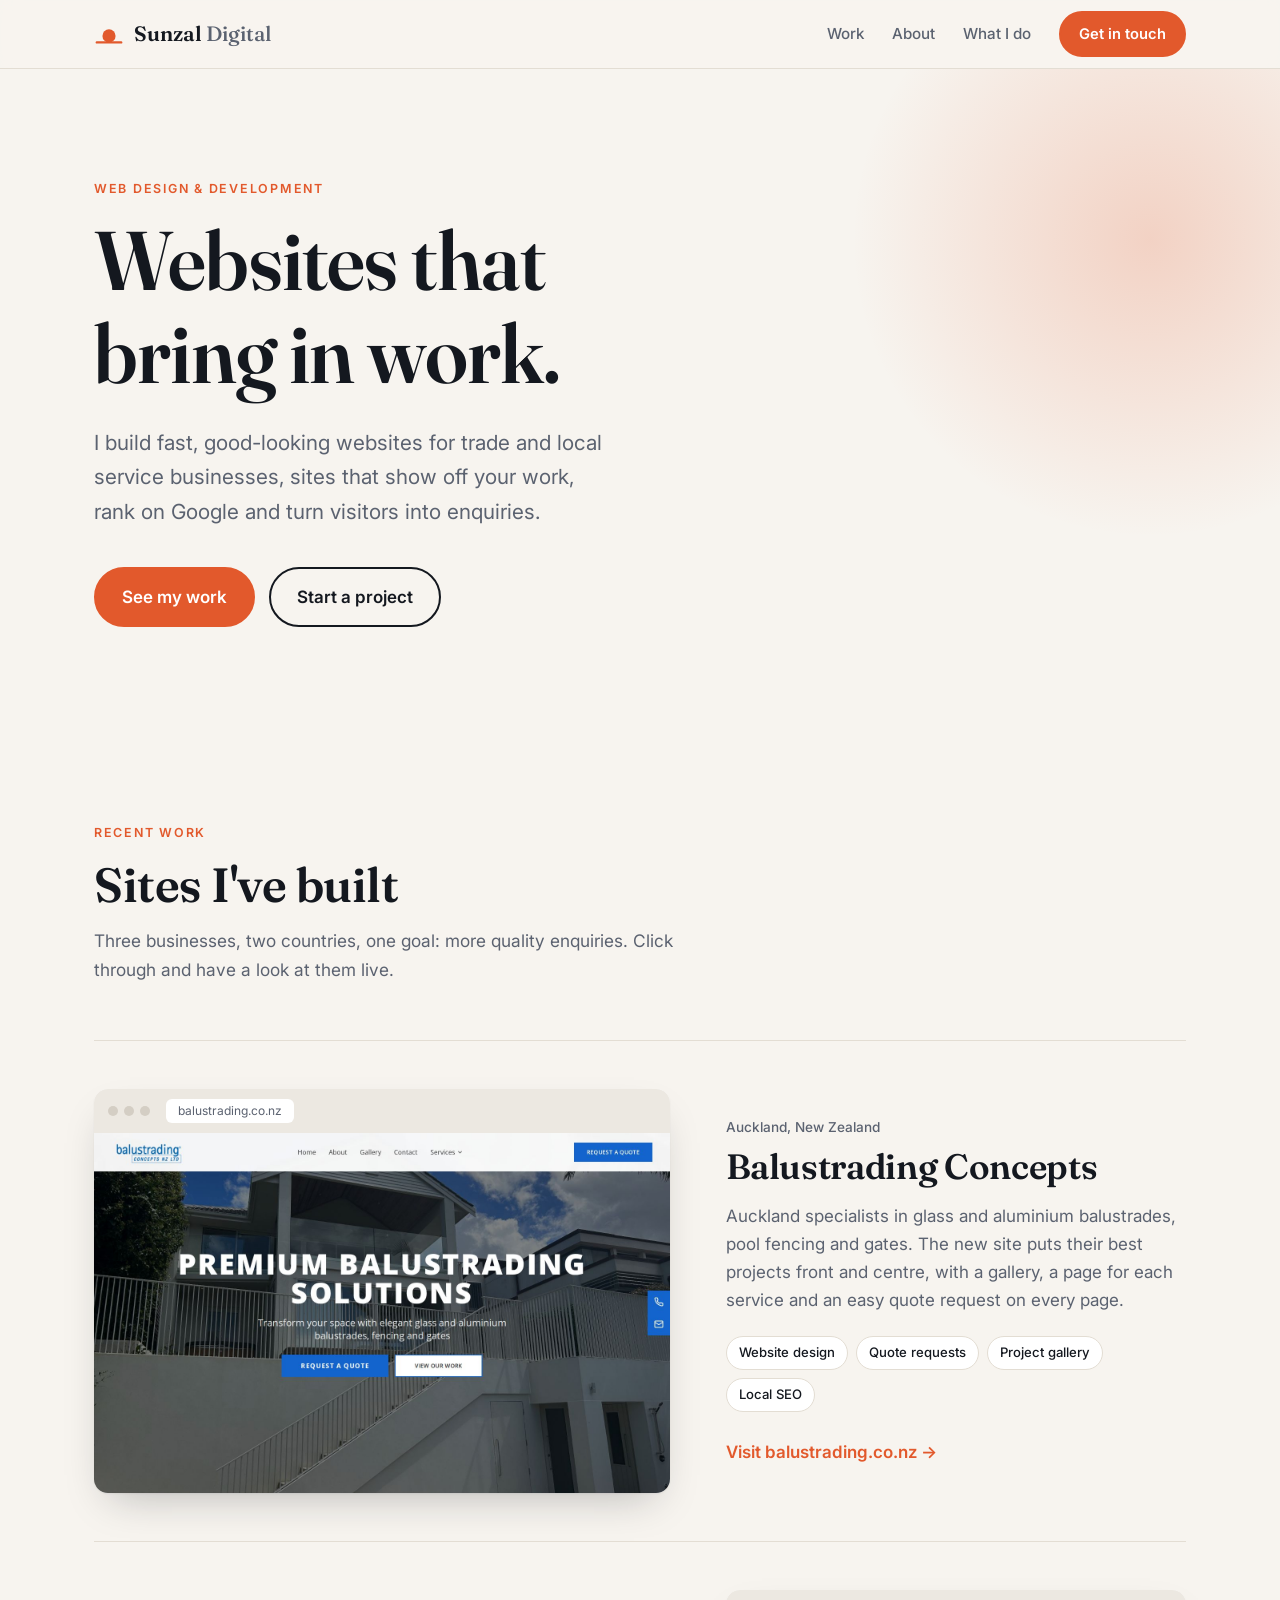
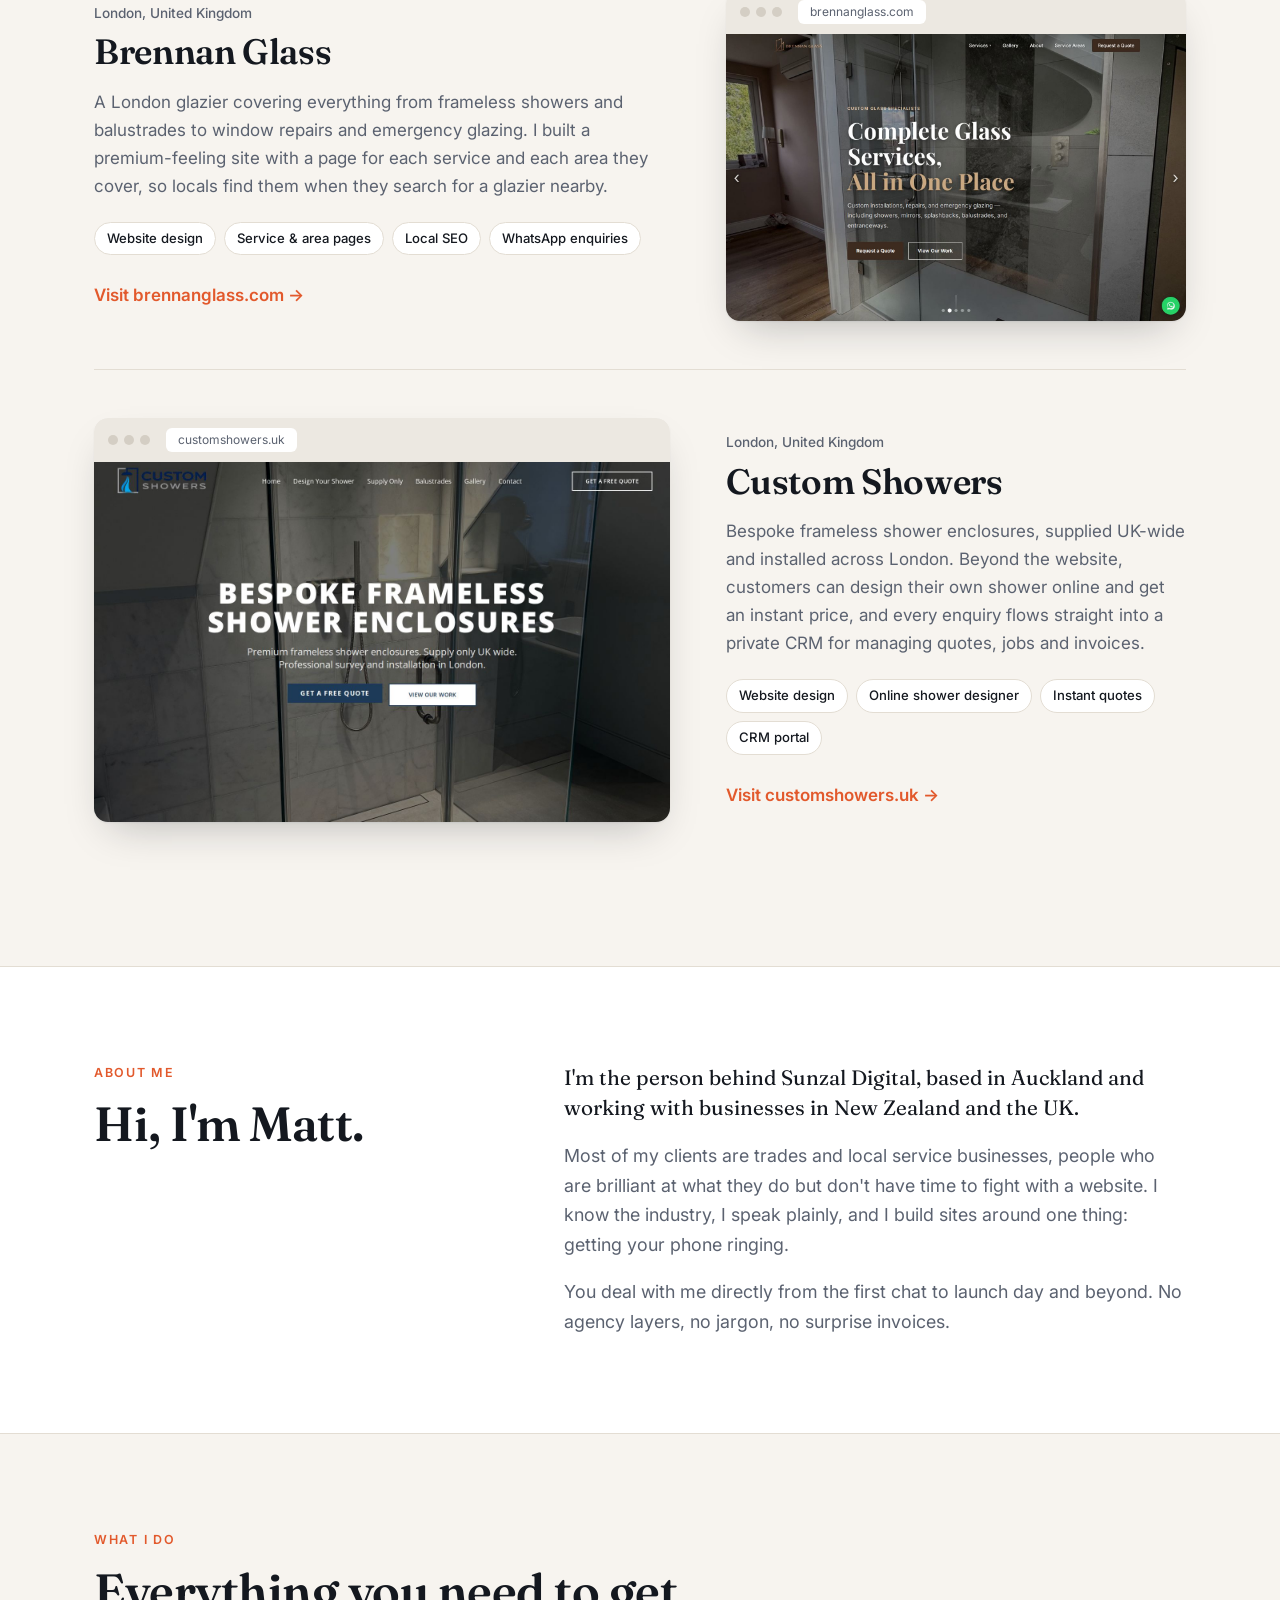
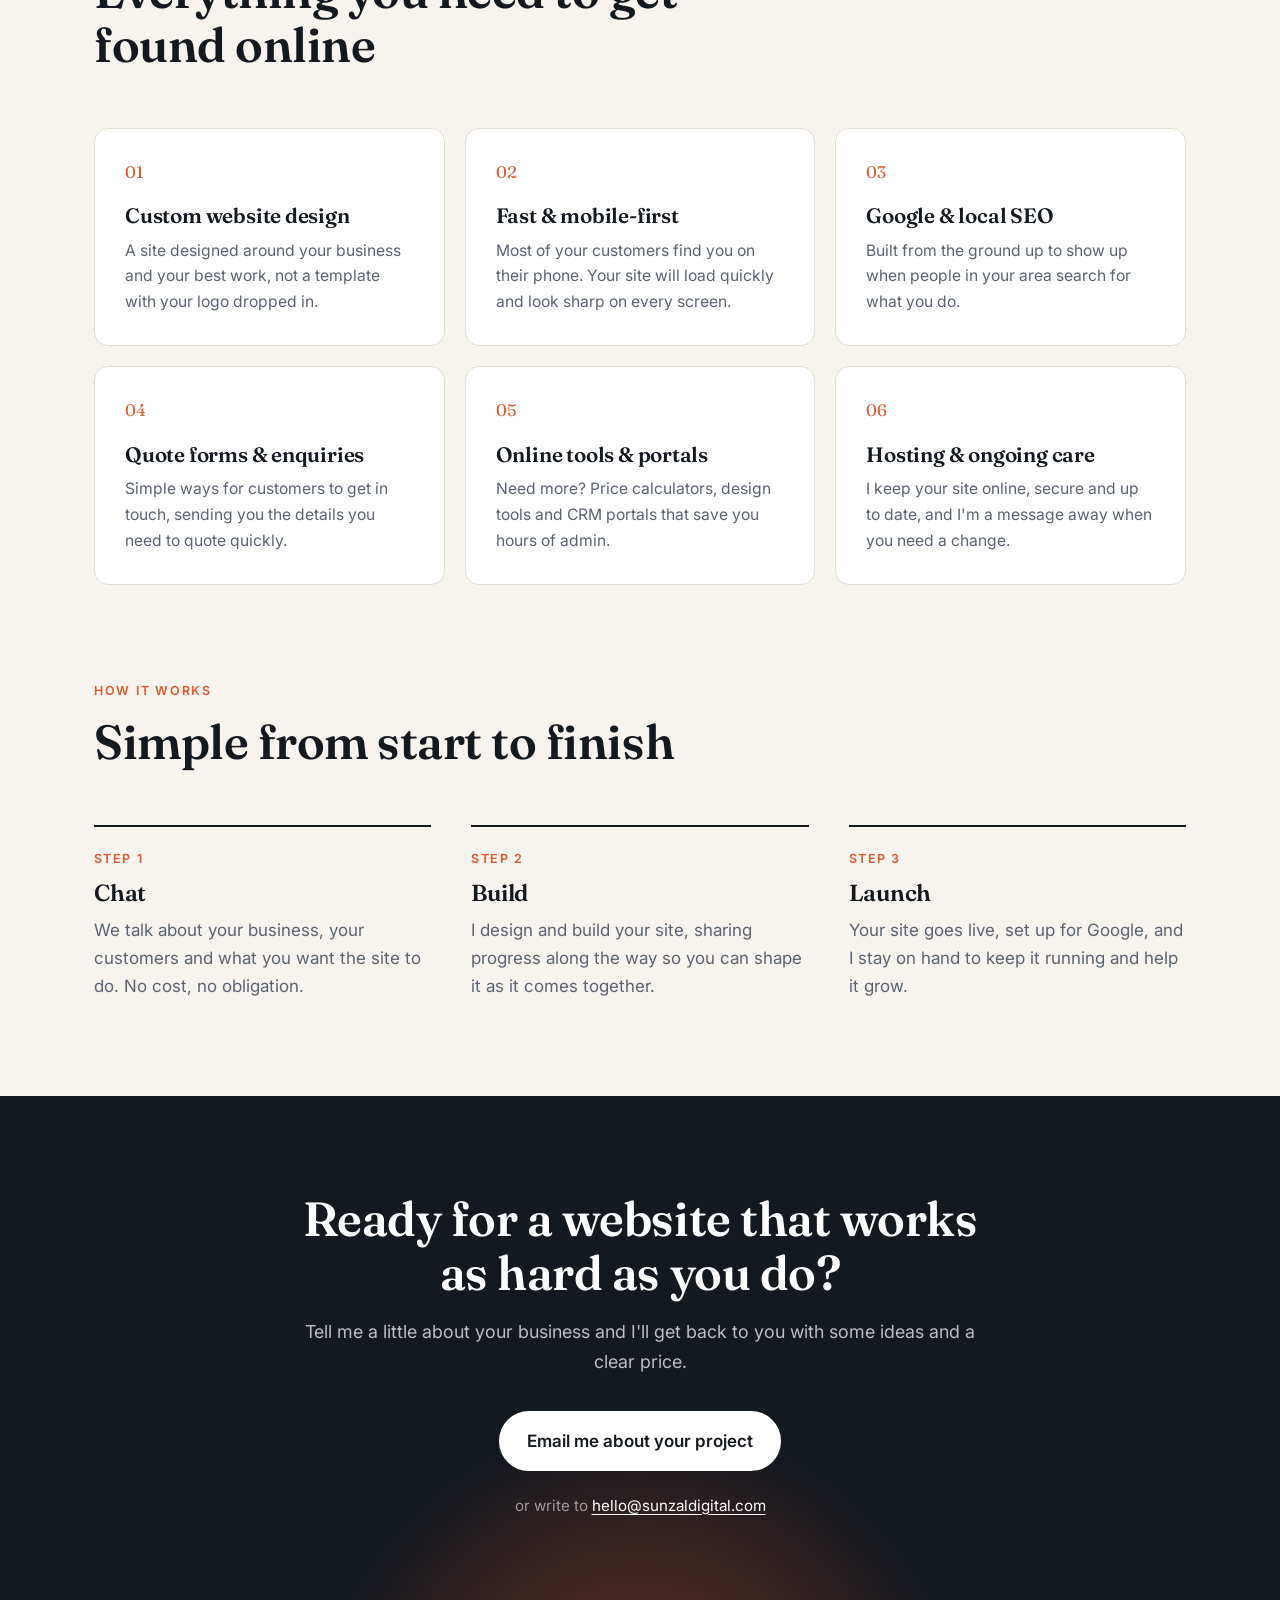
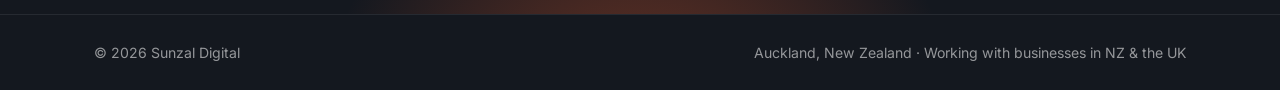
==== public/index.html @ 3ea46efc "Set contact email to hello@sunzaldigital.com Also show the address as text under the email button so" ====
<!doctype html>
<html lang="en">
<head>
  <meta charset="utf-8">
  <meta name="viewport" content="width=device-width, initial-scale=1">
  <title>Sunzal Digital | Websites for Trade & Local Businesses</title>
  <meta name="description" content="Sunzal Digital builds fast, good-looking websites that bring in enquiries for trade and local service businesses in New Zealand and the UK.">
  <meta property="og:title" content="Sunzal Digital | Websites that bring in work">
  <meta property="og:description" content="Fast, good-looking websites for trade and local service businesses. See recent work for Balustrading Concepts, Brennan Glass and Custom Showers.">
  <meta property="og:type" content="website">
  <meta property="og:image" content="images/balustrading.jpg">
  <meta name="theme-color" content="#14181f">
  <link rel="icon" href="favicon.svg" type="image/svg+xml">
  <link rel="preconnect" href="https://fonts.googleapis.com">
  <link rel="preconnect" href="https://fonts.gstatic.com" crossorigin>
  <link href="https://fonts.googleapis.com/css2?family=Fraunces:opsz,wght@9..144,500;9..144,600&family=Inter:wght@400;500;600&display=swap" rel="stylesheet">
  <link rel="stylesheet" href="style.css">
</head>
<body>

  <header class="nav">
    <div class="wrap nav-inner">
      <a href="#top" class="logo" aria-label="Sunzal Digital home">
        <svg viewBox="0 0 32 32" aria-hidden="true"><circle cx="16" cy="18" r="7" fill="currentColor"/><path d="M3 25h26" stroke="currentColor" stroke-width="2.5" stroke-linecap="round"/></svg>
        <span>Sunzal <em>Digital</em></span>
      </a>
      <nav class="nav-links" aria-label="Main">
        <a href="#work">Work</a>
        <a href="#about">About</a>
        <a href="#services">What I do</a>
        <a href="#contact" class="btn btn-small">Get in touch</a>
      </nav>
    </div>
  </header>

  <main id="top">

    <section class="hero">
      <div class="wrap">
        <p class="eyebrow">Web design &amp; development</p>
        <h1>Websites that bring in&nbsp;work.</h1>
        <p class="lede">I build fast, good-looking websites for trade and local service businesses, sites that show off your work, rank on Google and turn visitors into enquiries.</p>
        <div class="hero-actions">
          <a href="#work" class="btn">See my work</a>
          <a href="#contact" class="btn btn-ghost">Start a project</a>
        </div>
      </div>
    </section>

    <section id="work" class="section">
      <div class="wrap">
        <div class="section-head">
          <p class="eyebrow">Recent work</p>
          <h2>Sites I've built</h2>
          <p>Three businesses, two countries, one goal: more quality enquiries. Click through and have a look at them live.</p>
        </div>

        <article class="project">
          <a class="shot" href="https://www.balustrading.co.nz" target="_blank" rel="noopener">
            <span class="shot-bar"><i></i><i></i><i></i><span>balustrading.co.nz</span></span>
            <img src="images/balustrading.jpg" alt="Balustrading Concepts website home page" width="1440" height="900" loading="lazy">
          </a>
          <div class="project-body">
            <p class="tag">Auckland, New Zealand</p>
            <h3>Balustrading Concepts</h3>
            <p>Auckland specialists in glass and aluminium balustrades, pool fencing and gates. The new site puts their best projects front and centre, with a gallery, a page for each service and an easy quote request on every page.</p>
            <ul class="chips">
              <li>Website design</li><li>Quote requests</li><li>Project gallery</li><li>Local SEO</li>
            </ul>
            <a class="link" href="https://www.balustrading.co.nz" target="_blank" rel="noopener">Visit balustrading.co.nz <span aria-hidden="true">→</span></a>
          </div>
        </article>

        <article class="project">
          <a class="shot" href="https://brennanglass.com" target="_blank" rel="noopener">
            <span class="shot-bar"><i></i><i></i><i></i><span>brennanglass.com</span></span>
            <img src="images/brennan.jpg" alt="Brennan Glass website home page" width="1440" height="900" loading="lazy">
          </a>
          <div class="project-body">
            <p class="tag">London, United Kingdom</p>
            <h3>Brennan Glass</h3>
            <p>A London glazier covering everything from frameless showers and balustrades to window repairs and emergency glazing. I built a premium-feeling site with a page for each service and each area they cover, so locals find them when they search for a glazier nearby.</p>
            <ul class="chips">
              <li>Website design</li><li>Service &amp; area pages</li><li>Local SEO</li><li>WhatsApp enquiries</li>
            </ul>
            <a class="link" href="https://brennanglass.com" target="_blank" rel="noopener">Visit brennanglass.com <span aria-hidden="true">→</span></a>
          </div>
        </article>

        <article class="project">
          <a class="shot" href="https://customshowers.uk" target="_blank" rel="noopener">
            <span class="shot-bar"><i></i><i></i><i></i><span>customshowers.uk</span></span>
            <img src="images/customshowers.jpg" alt="Custom Showers website home page" width="1440" height="900" loading="lazy">
          </a>
          <div class="project-body">
            <p class="tag">London, United Kingdom</p>
            <h3>Custom Showers</h3>
            <p>Bespoke frameless shower enclosures, supplied UK-wide and installed across London. Beyond the website, customers can design their own shower online and get an instant price, and every enquiry flows straight into a private CRM for managing quotes, jobs and invoices.</p>
            <ul class="chips">
              <li>Website design</li><li>Online shower designer</li><li>Instant quotes</li><li>CRM portal</li>
            </ul>
            <a class="link" href="https://customshowers.uk" target="_blank" rel="noopener">Visit customshowers.uk <span aria-hidden="true">→</span></a>
          </div>
        </article>
      </div>
    </section>

    <section id="about" class="section about">
      <div class="wrap about-grid">
        <div>
          <p class="eyebrow">About me</p>
          <h2>Hi, I'm Matt.</h2>
        </div>
        <div class="about-text">
          <p>I'm the person behind Sunzal Digital, based in Auckland and working with businesses in New Zealand and the UK.</p>
          <p>Most of my clients are trades and local service businesses, people who are brilliant at what they do but don't have time to fight with a website. I know the industry, I speak plainly, and I build sites around one thing: getting your phone ringing.</p>
          <p>You deal with me directly from the first chat to launch day and beyond. No agency layers, no jargon, no surprise invoices.</p>
        </div>
      </div>
    </section>

    <section id="services" class="section">
      <div class="wrap">
        <div class="section-head">
          <p class="eyebrow">What I do</p>
          <h2>Everything you need to get found online</h2>
        </div>
        <div class="services">
          <div class="service">
            <span class="num">01</span>
            <h3>Custom website design</h3>
            <p>A site designed around your business and your best work, not a template with your logo dropped in.</p>
          </div>
          <div class="service">
            <span class="num">02</span>
            <h3>Fast &amp; mobile-first</h3>
            <p>Most of your customers find you on their phone. Your site will load quickly and look sharp on every screen.</p>
          </div>
          <div class="service">
            <span class="num">03</span>
            <h3>Google &amp; local SEO</h3>
            <p>Built from the ground up to show up when people in your area search for what you do.</p>
          </div>
          <div class="service">
            <span class="num">04</span>
            <h3>Quote forms &amp; enquiries</h3>
            <p>Simple ways for customers to get in touch, sending you the details you need to quote quickly.</p>
          </div>
          <div class="service">
            <span class="num">05</span>
            <h3>Online tools &amp; portals</h3>
            <p>Need more? Price calculators, design tools and CRM portals that save you hours of admin.</p>
          </div>
          <div class="service">
            <span class="num">06</span>
            <h3>Hosting &amp; ongoing care</h3>
            <p>I keep your site online, secure and up to date, and I'm a message away when you need a change.</p>
          </div>
        </div>
      </div>
    </section>

    <section class="section process">
      <div class="wrap">
        <div class="section-head">
          <p class="eyebrow">How it works</p>
          <h2>Simple from start to finish</h2>
        </div>
        <ol class="steps">
          <li><h3>Chat</h3><p>We talk about your business, your customers and what you want the site to do. No cost, no obligation.</p></li>
          <li><h3>Build</h3><p>I design and build your site, sharing progress along the way so you can shape it as it comes together.</p></li>
          <li><h3>Launch</h3><p>Your site goes live, set up for Google, and I stay on hand to keep it running and help it grow.</p></li>
        </ol>
      </div>
    </section>

    <section id="contact" class="section contact">
      <div class="wrap contact-inner">
        <h2>Ready for a website that works as hard as you do?</h2>
        <p>Tell me a little about your business and I'll get back to you with some ideas and a clear price.</p>
        <a class="btn btn-light" href="mailto:hello@sunzaldigital.com?subject=New%20website%20enquiry">Email me about your project</a>
        <p class="contact-email">or write to <a href="mailto:hello@sunzaldigital.com">hello@sunzaldigital.com</a></p>
      </div>
    </section>

  </main>

  <footer class="footer">
    <div class="wrap footer-inner">
      <span>© <span id="year">2026</span> Sunzal Digital</span>
      <span>Auckland, New Zealand · Working with businesses in NZ &amp; the UK</span>
    </div>
  </footer>

  <script>document.getElementById('year').textContent = new Date().getFullYear();</script>
</body>
</html>
---- public/style.css ----
:root {
  --bg: #f7f4ef;
  --surface: #ffffff;
  --ink: #14181f;
  --muted: #5b6270;
  --line: #e3ddd3;
  --accent: #e2592c;
  --accent-dark: #c4461d;
  --dark: #14181f;
  --radius: 14px;
  --serif: "Fraunces", Georgia, serif;
  --sans: "Inter", system-ui, -apple-system, "Segoe UI", sans-serif;
}

*, *::before, *::after { box-sizing: border-box; }

html { scroll-behavior: smooth; scroll-padding-top: 80px; }

body {
  margin: 0;
  background: var(--bg);
  color: var(--ink);
  font-family: var(--sans);
  font-size: 17px;
  line-height: 1.65;
  -webkit-font-smoothing: antialiased;
}

img { display: block; max-width: 100%; height: auto; }
a { color: inherit; }

h1, h2, h3 { font-family: var(--serif); font-weight: 600; line-height: 1.12; margin: 0; letter-spacing: -0.01em; }
h1 { font-size: clamp(2.6rem, 7vw, 5.2rem); }
h2 { font-size: clamp(2rem, 4.5vw, 3rem); }
h3 { font-size: 1.45rem; }
p { margin: 0; }

.wrap { width: 100%; max-width: 1140px; margin: 0 auto; padding: 0 24px; }

.eyebrow {
  font-size: 0.78rem;
  font-weight: 600;
  letter-spacing: 0.14em;
  text-transform: uppercase;
  color: var(--accent);
  margin-bottom: 14px;
}

/* Buttons */
.btn {
  display: inline-block;
  background: var(--accent);
  color: #fff;
  text-decoration: none;
  font-weight: 600;
  padding: 14px 26px;
  border-radius: 999px;
  border: 2px solid var(--accent);
  transition: background .2s, border-color .2s, color .2s, transform .2s;
}
.btn:hover { background: var(--accent-dark); border-color: var(--accent-dark); transform: translateY(-1px); }
.btn-ghost { background: transparent; color: var(--ink); border-color: var(--ink); }
.btn-ghost:hover { background: var(--ink); border-color: var(--ink); color: #fff; }
.btn-light { background: #fff; color: var(--ink); border-color: #fff; }
.btn-light:hover { background: var(--accent); border-color: var(--accent); color: #fff; }
.btn-small { padding: 9px 18px; font-size: 0.92rem; }

/* Nav */
.nav {
  position: sticky;
  top: 0;
  z-index: 10;
  background: rgba(247, 244, 239, 0.88);
  backdrop-filter: saturate(160%) blur(10px);
  -webkit-backdrop-filter: saturate(160%) blur(10px);
  border-bottom: 1px solid var(--line);
}
.nav-inner { display: flex; align-items: center; justify-content: space-between; height: 68px; }
.logo { display: flex; align-items: center; gap: 10px; text-decoration: none; font-family: var(--serif); font-weight: 600; font-size: 1.3rem; }
.logo svg { width: 30px; height: 30px; color: var(--accent); }
.logo em { font-style: normal; color: var(--muted); font-weight: 500; }
.nav-links { display: flex; align-items: center; gap: 28px; }
.nav-links a:not(.btn) { text-decoration: none; font-weight: 500; font-size: 0.95rem; color: var(--muted); }
.nav-links a:not(.btn):hover { color: var(--ink); }

/* Hero */
.hero { padding: 110px 0 100px; position: relative; overflow: hidden; }
.hero::before {
  content: "";
  position: absolute;
  width: 620px; height: 620px;
  right: -180px; top: -140px;
  border-radius: 50%;
  background: radial-gradient(circle, rgba(226, 89, 44, 0.22), rgba(226, 89, 44, 0) 68%);
  pointer-events: none;
}
.hero .wrap { position: relative; }
.hero h1 { max-width: 12ch; }
.lede { font-size: clamp(1.1rem, 2vw, 1.3rem); color: var(--muted); max-width: 40ch; margin-top: 26px; }
.hero-actions { display: flex; flex-wrap: wrap; gap: 14px; margin-top: 38px; }

/* Sections */
.section { padding: 96px 0; }
.section-head { max-width: 640px; margin-bottom: 56px; }
.section-head p:not(.eyebrow) { color: var(--muted); margin-top: 16px; font-size: 1.08rem; }

/* Projects */
.project {
  display: grid;
  grid-template-columns: 1.25fr 1fr;
  gap: 56px;
  align-items: center;
  padding: 48px 0;
  border-top: 1px solid var(--line);
}
.project:nth-of-type(even) .shot { order: 2; }
.shot {
  display: block;
  border-radius: var(--radius);
  overflow: hidden;
  background: var(--surface);
  box-shadow: 0 1px 2px rgba(20, 24, 31, 0.06), 0 18px 40px -16px rgba(20, 24, 31, 0.28);
  transition: transform .3s, box-shadow .3s;
  text-decoration: none;
}
.shot:hover { transform: translateY(-4px); box-shadow: 0 1px 2px rgba(20, 24, 31, 0.06), 0 28px 50px -18px rgba(20, 24, 31, 0.35); }
.shot-bar {
  display: flex;
  align-items: center;
  gap: 6px;
  padding: 10px 14px;
  background: #ece8e1;
  font-size: 0.75rem;
  color: var(--muted);
}
.shot-bar i { width: 10px; height: 10px; border-radius: 50%; background: #d4cec4; }
.shot-bar span { margin-left: 10px; background: #fff; padding: 2px 12px; border-radius: 6px; }
.tag { font-size: 0.85rem; font-weight: 500; color: var(--muted); margin-bottom: 8px; }
.project-body h3 { font-size: clamp(1.7rem, 3vw, 2.2rem); margin-bottom: 16px; }
.project-body > p:not(.tag) { color: var(--muted); }
.chips { display: flex; flex-wrap: wrap; gap: 8px; list-style: none; padding: 0; margin: 22px 0 26px; }
.chips li { font-size: 0.82rem; font-weight: 500; padding: 5px 12px; border-radius: 999px; background: var(--surface); border: 1px solid var(--line); }
.link { font-weight: 600; text-decoration: none; color: var(--accent); border-bottom: 2px solid transparent; transition: border-color .2s; }
.link:hover { border-color: var(--accent); }
.link span { display: inline-block; transition: transform .2s; }
.link:hover span { transform: translateX(4px); }

/* About */
.about { background: var(--surface); border-top: 1px solid var(--line); border-bottom: 1px solid var(--line); }
.about-grid { display: grid; grid-template-columns: 1fr 1.5fr; gap: 56px; }
.about-text p { font-size: 1.12rem; color: var(--muted); }
.about-text p + p { margin-top: 18px; }
.about-text p:first-child { color: var(--ink); font-size: 1.3rem; font-family: var(--serif); line-height: 1.45; }

/* Services */
.services { display: grid; grid-template-columns: repeat(3, 1fr); gap: 20px; }
.service { background: var(--surface); border: 1px solid var(--line); border-radius: var(--radius); padding: 30px; }
.service .num { display: block; font-family: var(--serif); color: var(--accent); font-size: 1.05rem; margin-bottom: 18px; }
.service h3 { font-size: 1.3rem; margin-bottom: 10px; }
.service p { color: var(--muted); font-size: 0.98rem; }

/* Process */
.process { padding-top: 0; }
.steps { list-style: none; padding: 0; margin: 0; display: grid; grid-template-columns: repeat(3, 1fr); gap: 40px; counter-reset: step; }
.steps li { counter-increment: step; border-top: 2px solid var(--ink); padding-top: 22px; }
.steps li::before { content: "Step " counter(step); display: block; font-size: 0.78rem; font-weight: 600; letter-spacing: 0.12em; text-transform: uppercase; color: var(--accent); margin-bottom: 10px; }
.steps h3 { margin-bottom: 10px; }
.steps p { color: var(--muted); }

/* Contact */
.contact { background: var(--dark); color: #fff; text-align: center; position: relative; overflow: hidden; }
.contact::before {
  content: "";
  position: absolute;
  width: 700px; height: 700px;
  left: 50%; bottom: -480px;
  transform: translateX(-50%);
  border-radius: 50%;
  background: radial-gradient(circle, rgba(226, 89, 44, 0.45), rgba(226, 89, 44, 0) 65%);
  pointer-events: none;
}
.contact-inner { position: relative; max-width: 760px; }
.contact h2 { margin-bottom: 18px; }
.contact p { color: rgba(255, 255, 255, 0.72); font-size: 1.12rem; margin-bottom: 34px; }
.contact .contact-email { font-size: 0.95rem; margin: 22px 0 0; color: rgba(255, 255, 255, 0.55); }
.contact-email a { color: #fff; text-underline-offset: 3px; }
.contact-email a:hover { color: var(--accent); }

/* Footer */
.footer { background: var(--dark); color: rgba(255, 255, 255, 0.55); font-size: 0.88rem; border-top: 1px solid rgba(255, 255, 255, 0.08); }
.footer-inner { display: flex; flex-wrap: wrap; justify-content: space-between; gap: 8px; padding-top: 26px; padding-bottom: 26px; }

/* Responsive */
@media (max-width: 900px) {
  .project { grid-template-columns: 1fr; gap: 28px; }
  .project:nth-of-type(even) .shot { order: 0; }
  .about-grid { grid-template-columns: 1fr; gap: 20px; }
  .services { grid-template-columns: 1fr 1fr; }
  .steps { grid-template-columns: 1fr; gap: 28px; }
}

@media (max-width: 640px) {
  body { font-size: 16px; }
  .wrap { padding: 0 16px; }
  .nav-links a:not(.btn) { display: none; }
  .hero { padding: 72px 0 64px; }
  .section { padding: 68px 0; }
  .section-head { margin-bottom: 36px; }
  .project { padding: 36px 0; }
  .services { grid-template-columns: 1fr; }
  .service { padding: 24px; }
}

@media (prefers-reduced-motion: reduce) {
  html { scroll-behavior: auto; }
  * { transition: none !important; }
}
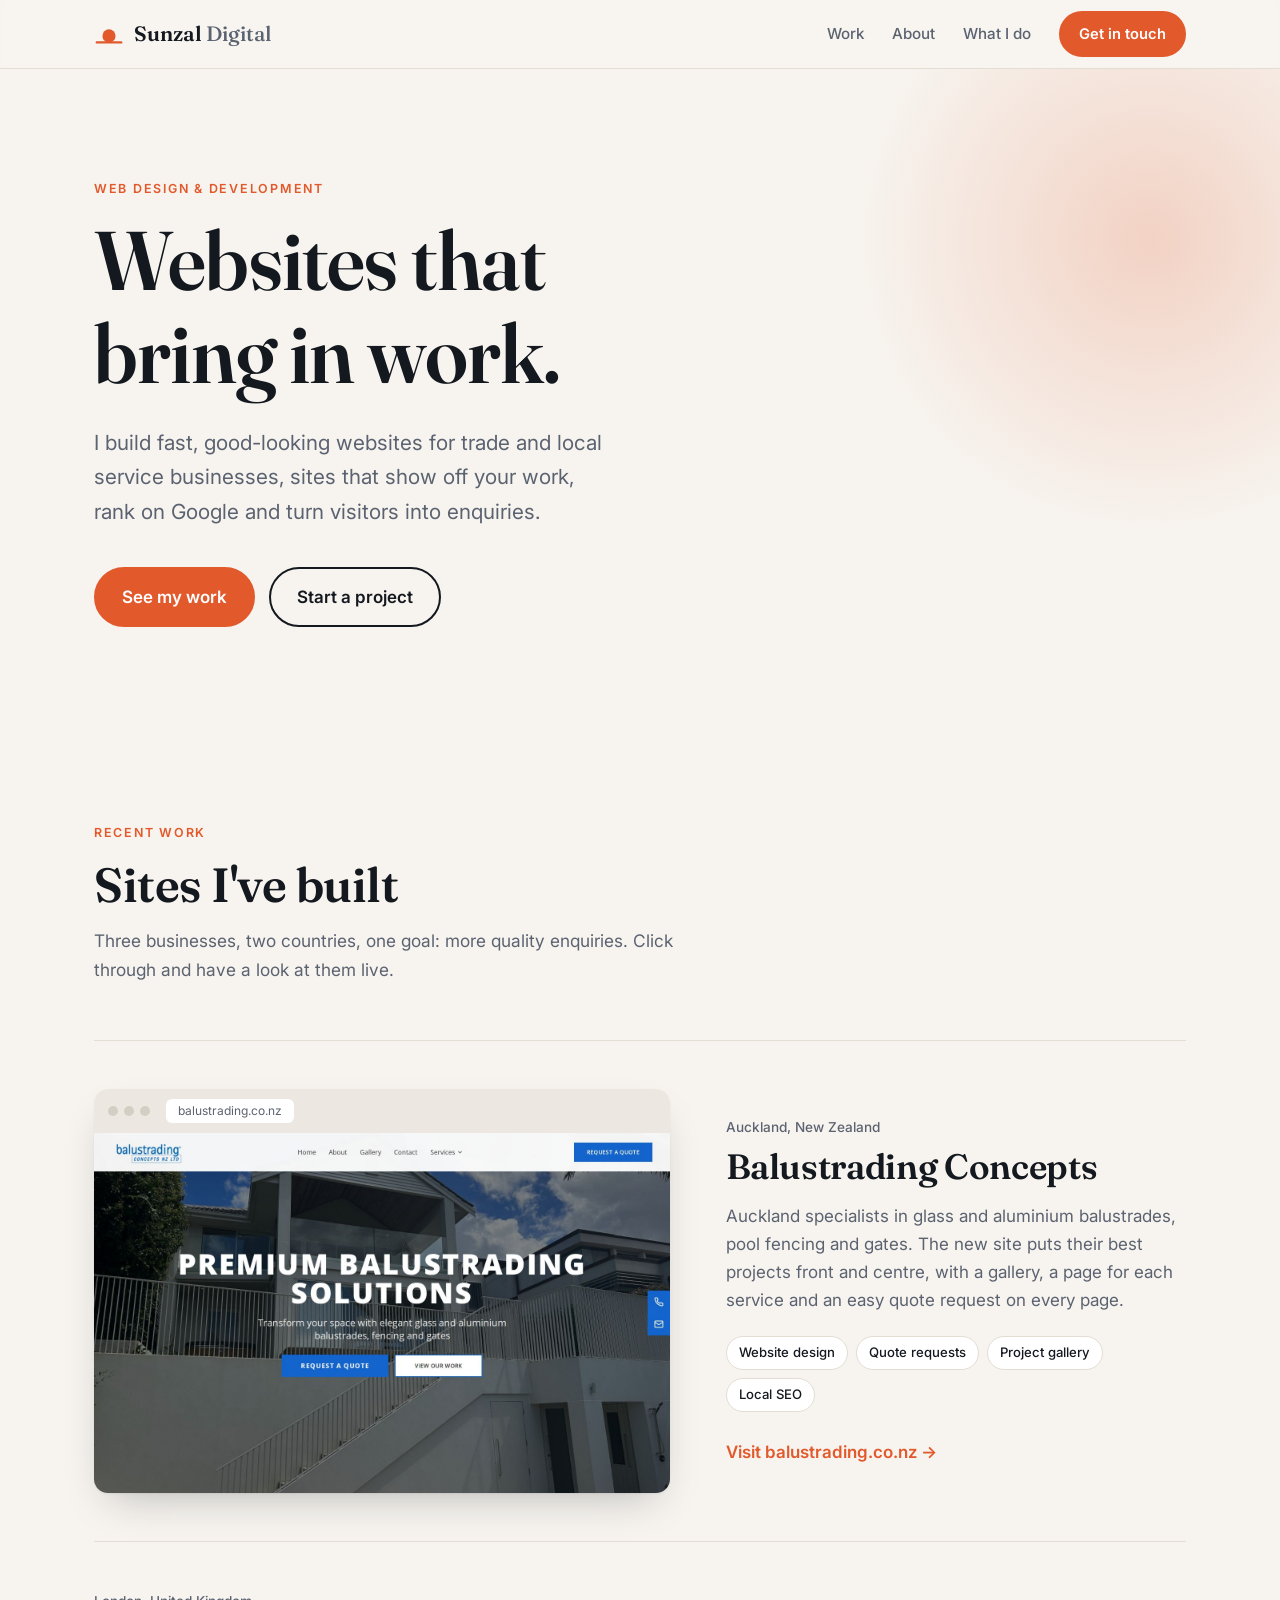
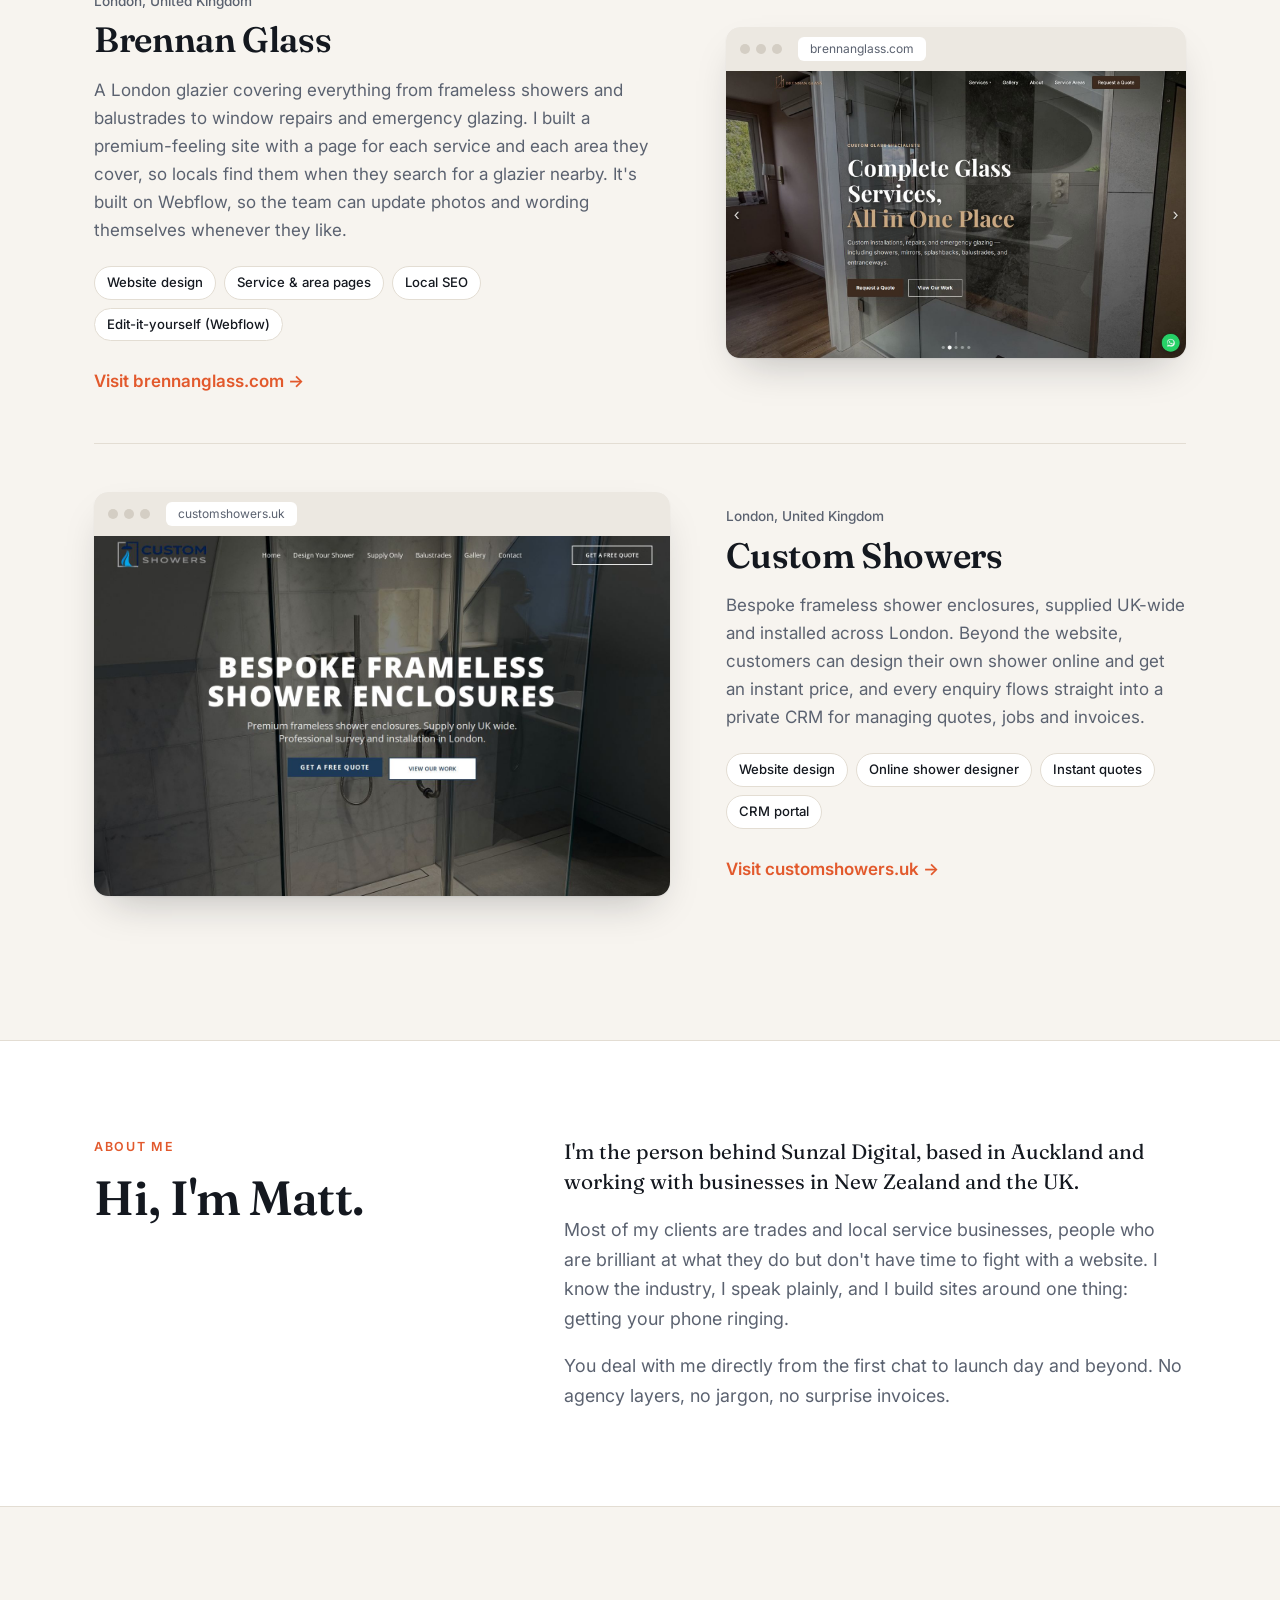
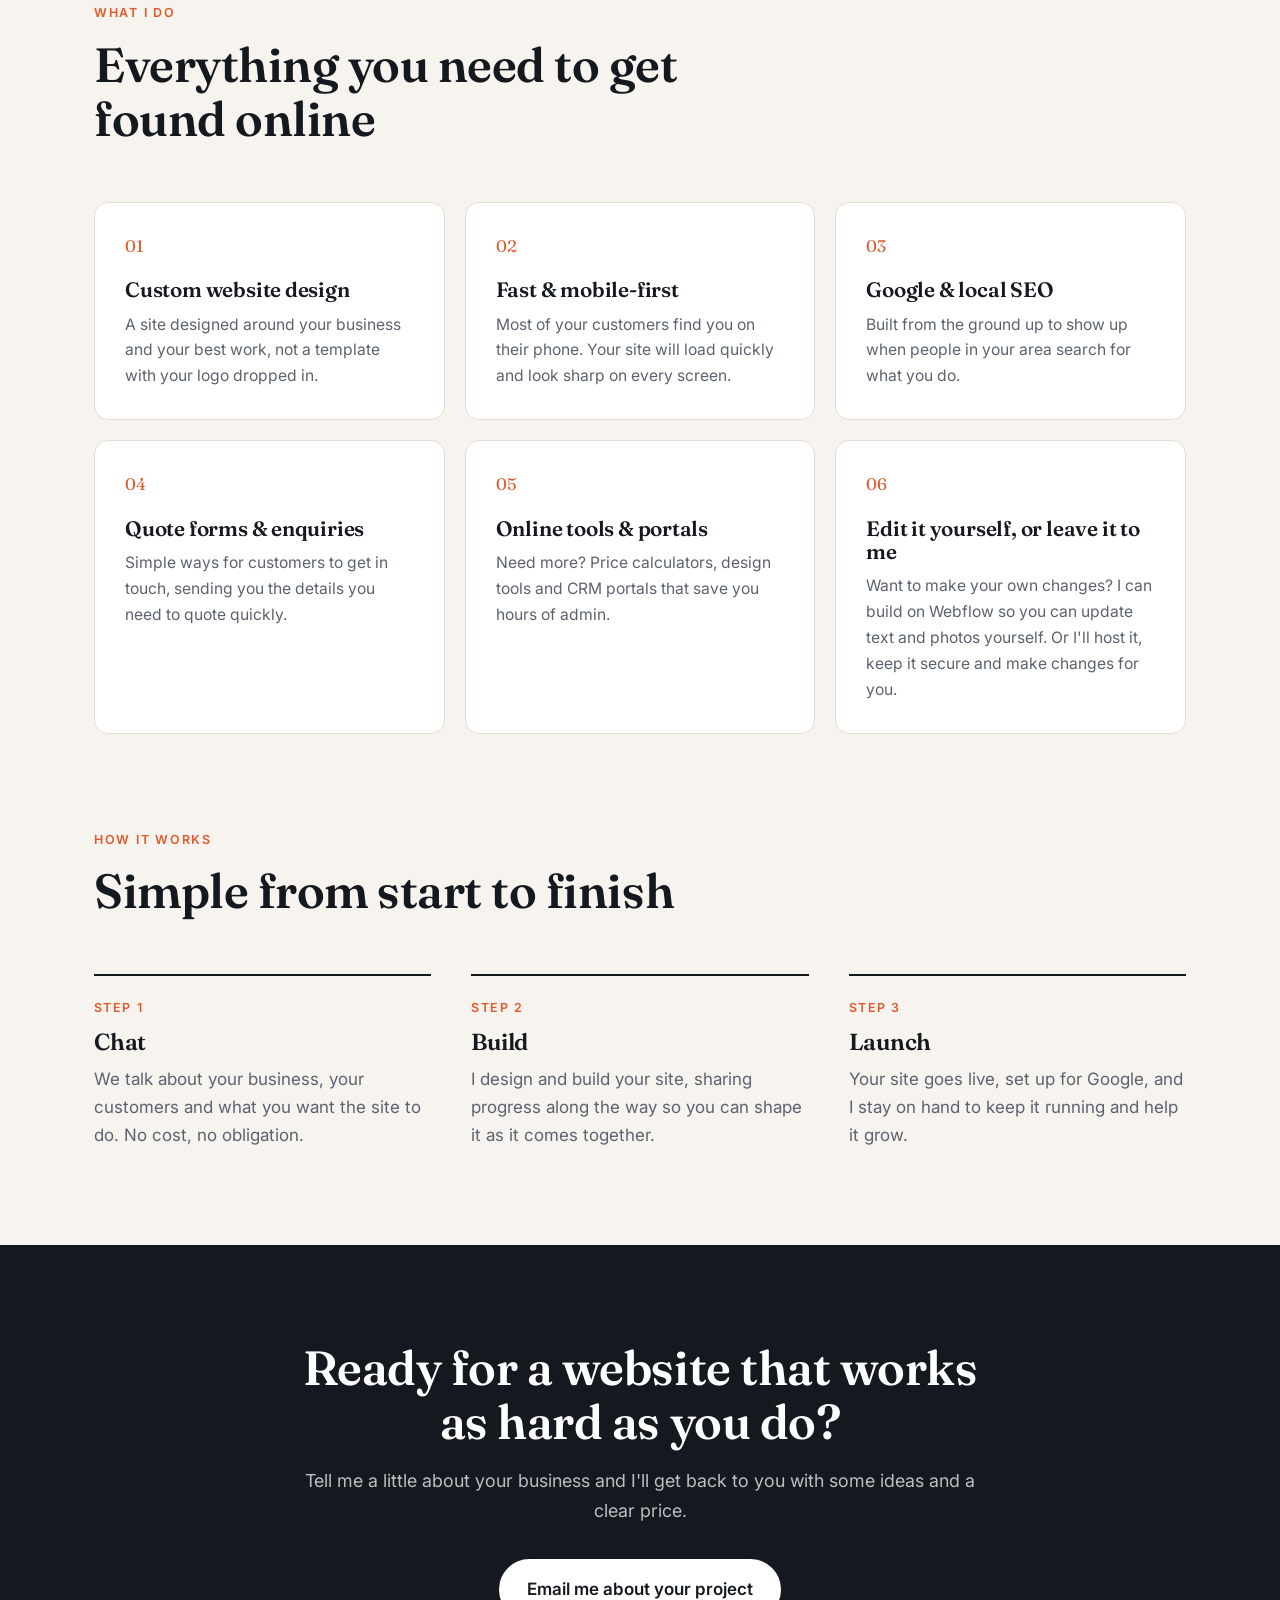
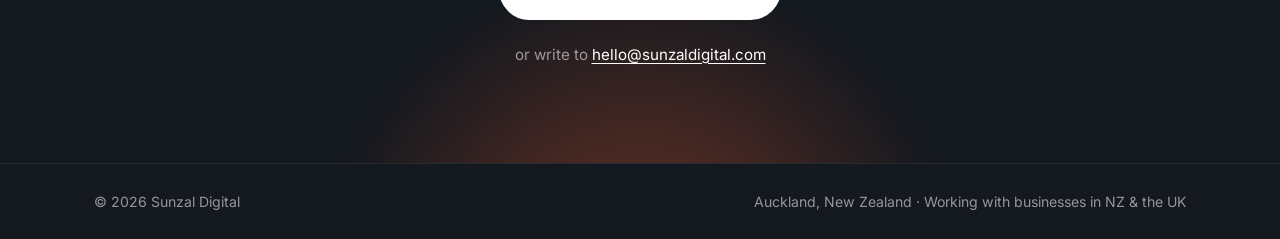
==== commit b2df1a1c: "Mention edit-it-yourself Webflow sites Brennan Glass card notes the site is on Webflow so the team c" ====
--- a/public/index.html
+++ b/public/index.html
@@ -79,9 +79,9 @@
           <div class="project-body">
             <p class="tag">London, United Kingdom</p>
             <h3>Brennan Glass</h3>
-            <p>A London glazier covering everything from frameless showers and balustrades to window repairs and emergency glazing. I built a premium-feeling site with a page for each service and each area they cover, so locals find them when they search for a glazier nearby.</p>
+            <p>A London glazier covering everything from frameless showers and balustrades to window repairs and emergency glazing. I built a premium-feeling site with a page for each service and each area they cover, so locals find them when they search for a glazier nearby. It's built on Webflow, so the team can update photos and wording themselves whenever they like.</p>
             <ul class="chips">
-              <li>Website design</li><li>Service &amp; area pages</li><li>Local SEO</li><li>WhatsApp enquiries</li>
+              <li>Website design</li><li>Service &amp; area pages</li><li>Local SEO</li><li>Edit-it-yourself (Webflow)</li>
             </ul>
             <a class="link" href="https://brennanglass.com" target="_blank" rel="noopener">Visit brennanglass.com <span aria-hidden="true">→</span></a>
           </div>
@@ -153,8 +153,8 @@
           </div>
           <div class="service">
             <span class="num">06</span>
-            <h3>Hosting &amp; ongoing care</h3>
-            <p>I keep your site online, secure and up to date, and I'm a message away when you need a change.</p>
+            <h3>Edit it yourself, or leave it to me</h3>
+            <p>Want to make your own changes? I can build on Webflow so you can update text and photos yourself. Or I'll host it, keep it secure and make changes for you.</p>
           </div>
         </div>
       </div>
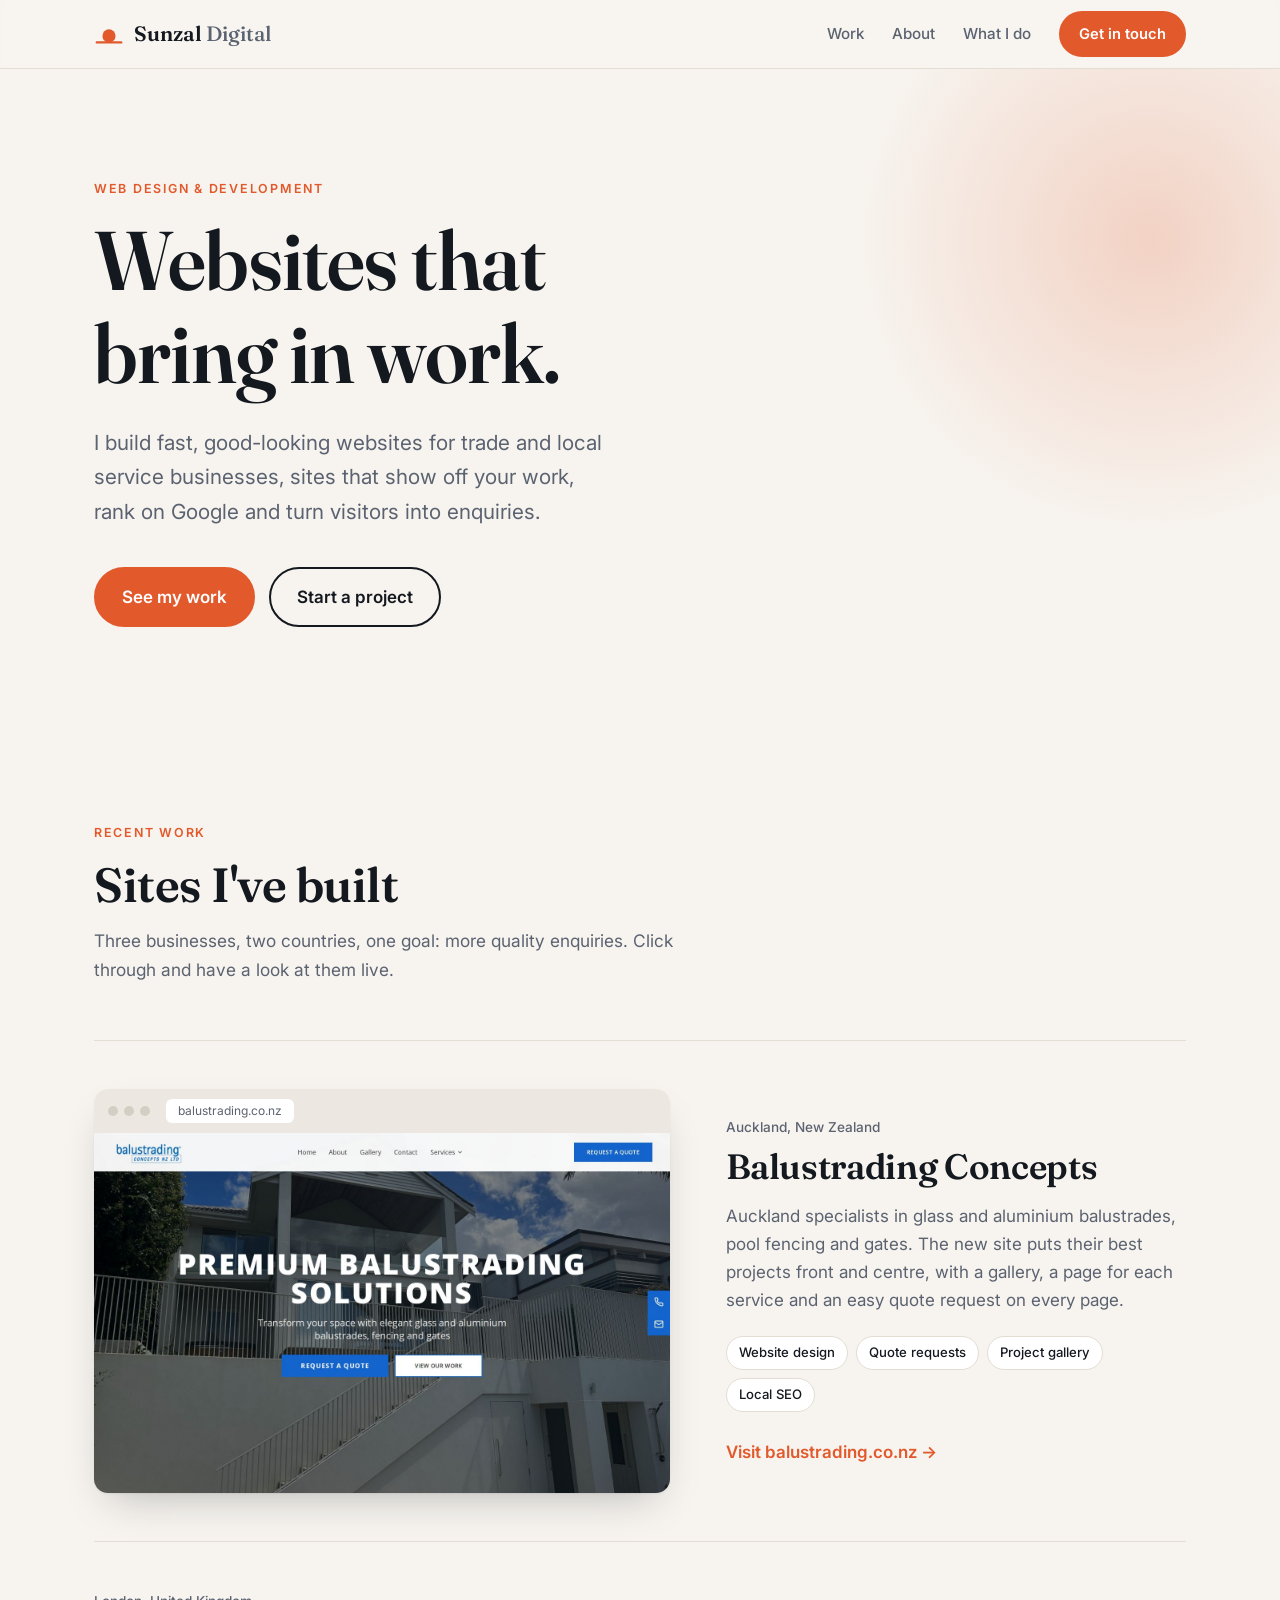
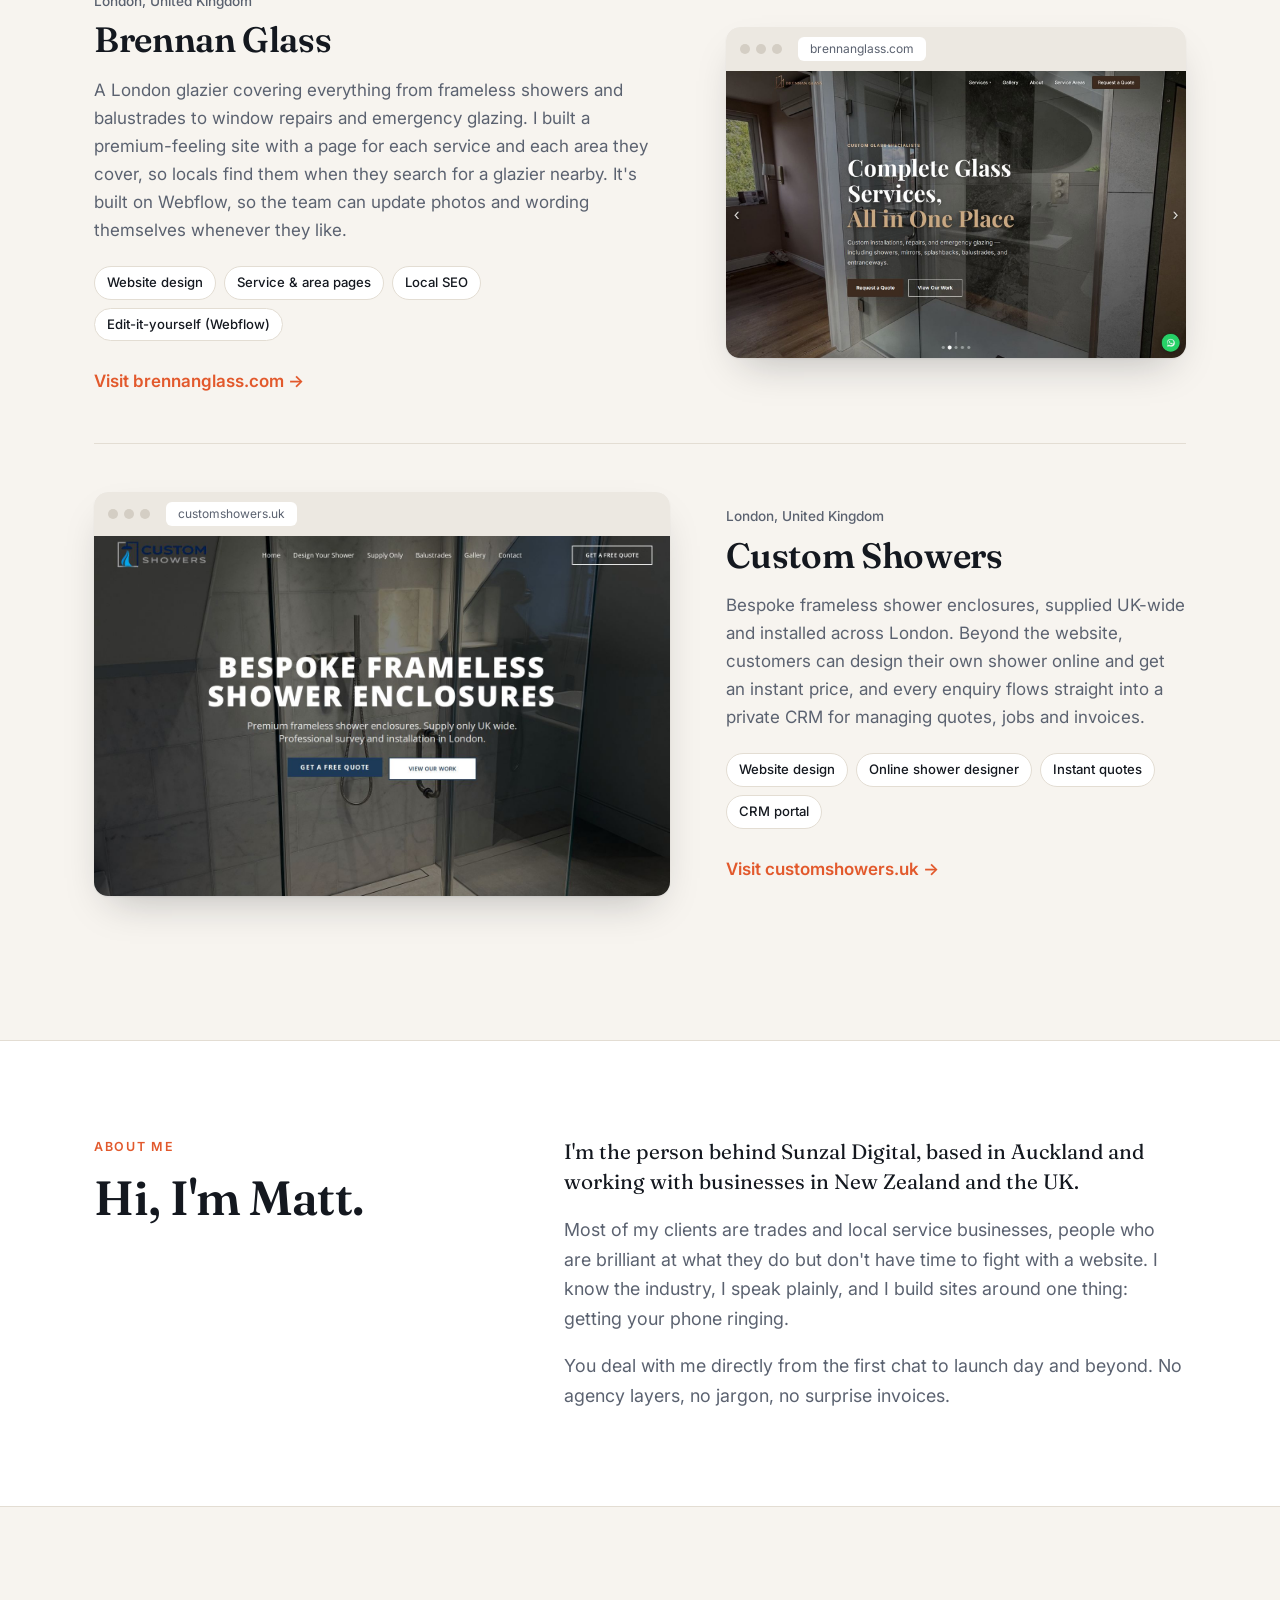
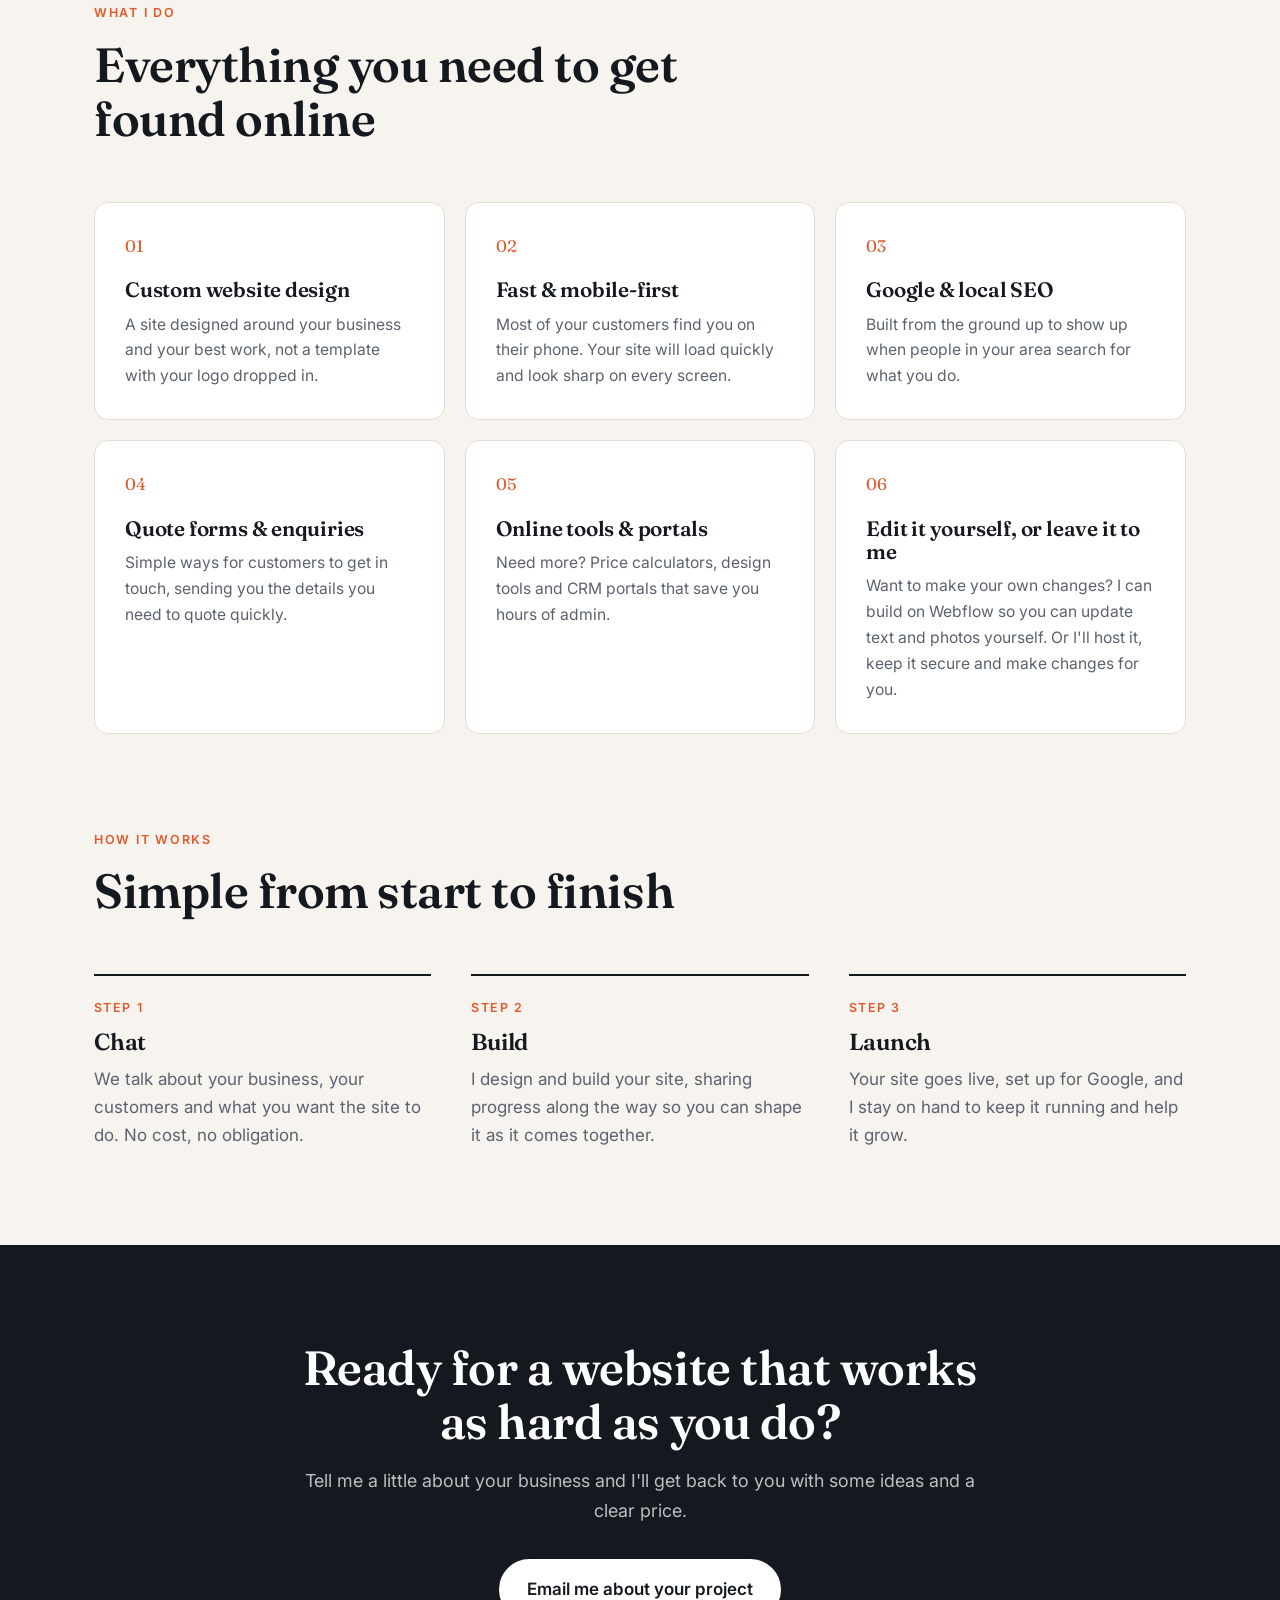
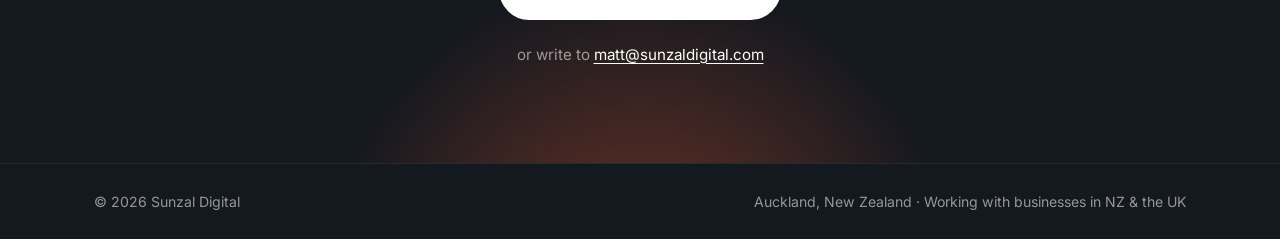
==== commit 71fbb0a3: "Update contact email to matt@sunzaldigital.com" ====
--- a/public/index.html
+++ b/public/index.html
@@ -178,8 +178,8 @@
       <div class="wrap contact-inner">
         <h2>Ready for a website that works as hard as you do?</h2>
         <p>Tell me a little about your business and I'll get back to you with some ideas and a clear price.</p>
-        <a class="btn btn-light" href="mailto:hello@sunzaldigital.com?subject=New%20website%20enquiry">Email me about your project</a>
-        <p class="contact-email">or write to <a href="mailto:hello@sunzaldigital.com">hello@sunzaldigital.com</a></p>
+        <a class="btn btn-light" href="mailto:matt@sunzaldigital.com?subject=New%20website%20enquiry">Email me about your project</a>
+        <p class="contact-email">or write to <a href="mailto:matt@sunzaldigital.com">matt@sunzaldigital.com</a></p>
       </div>
     </section>
 
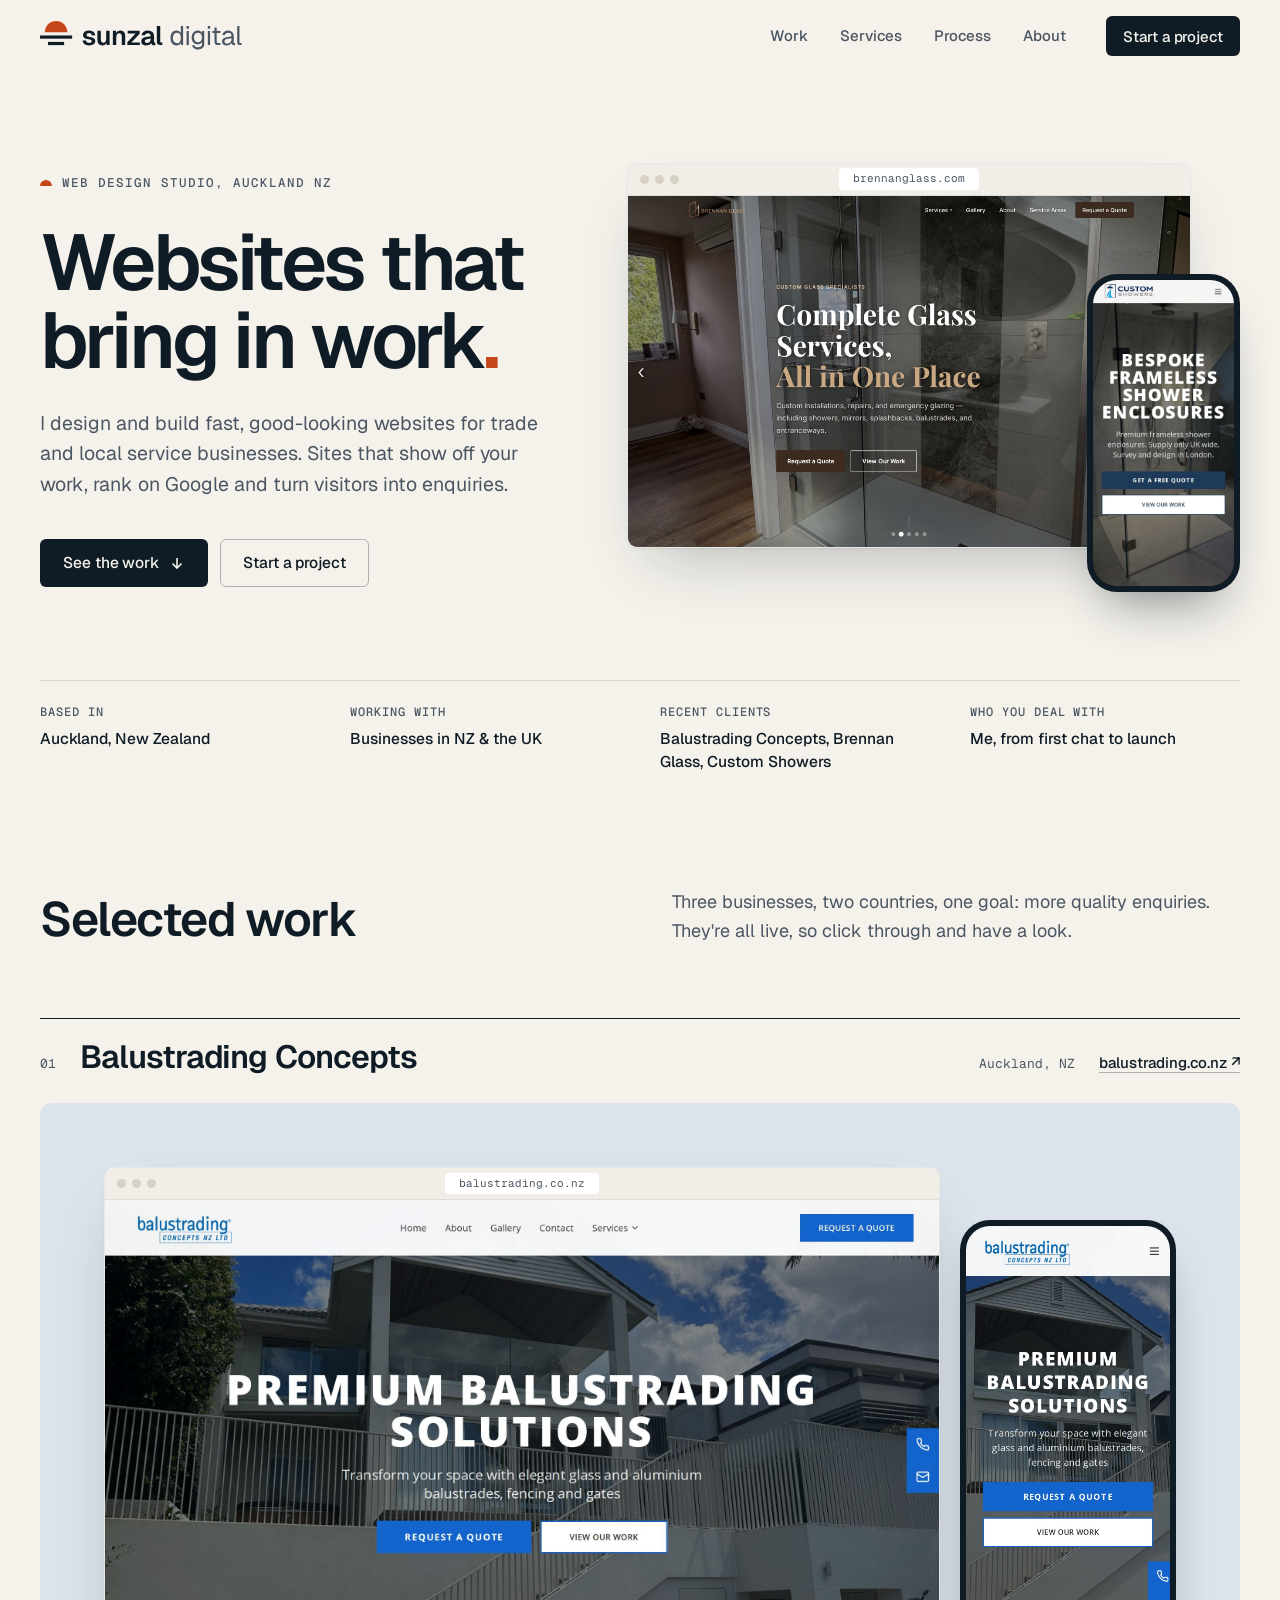
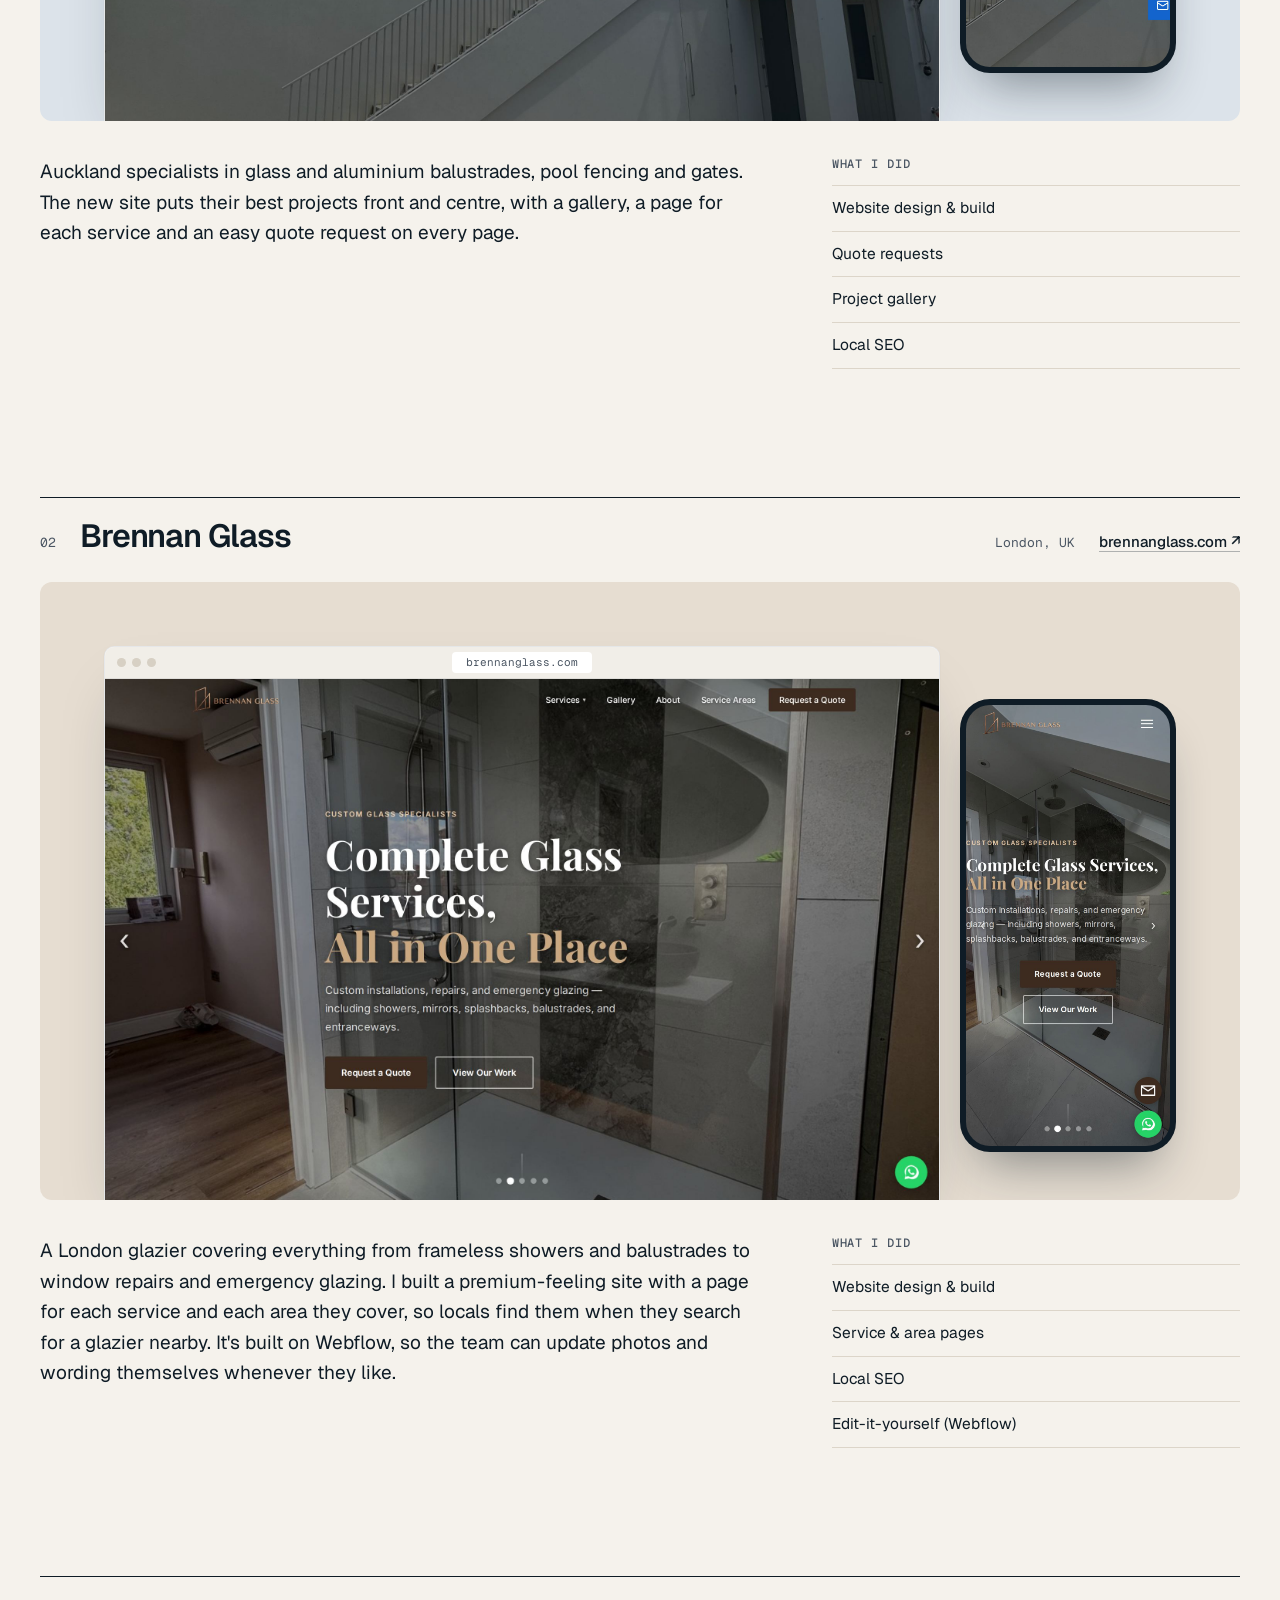
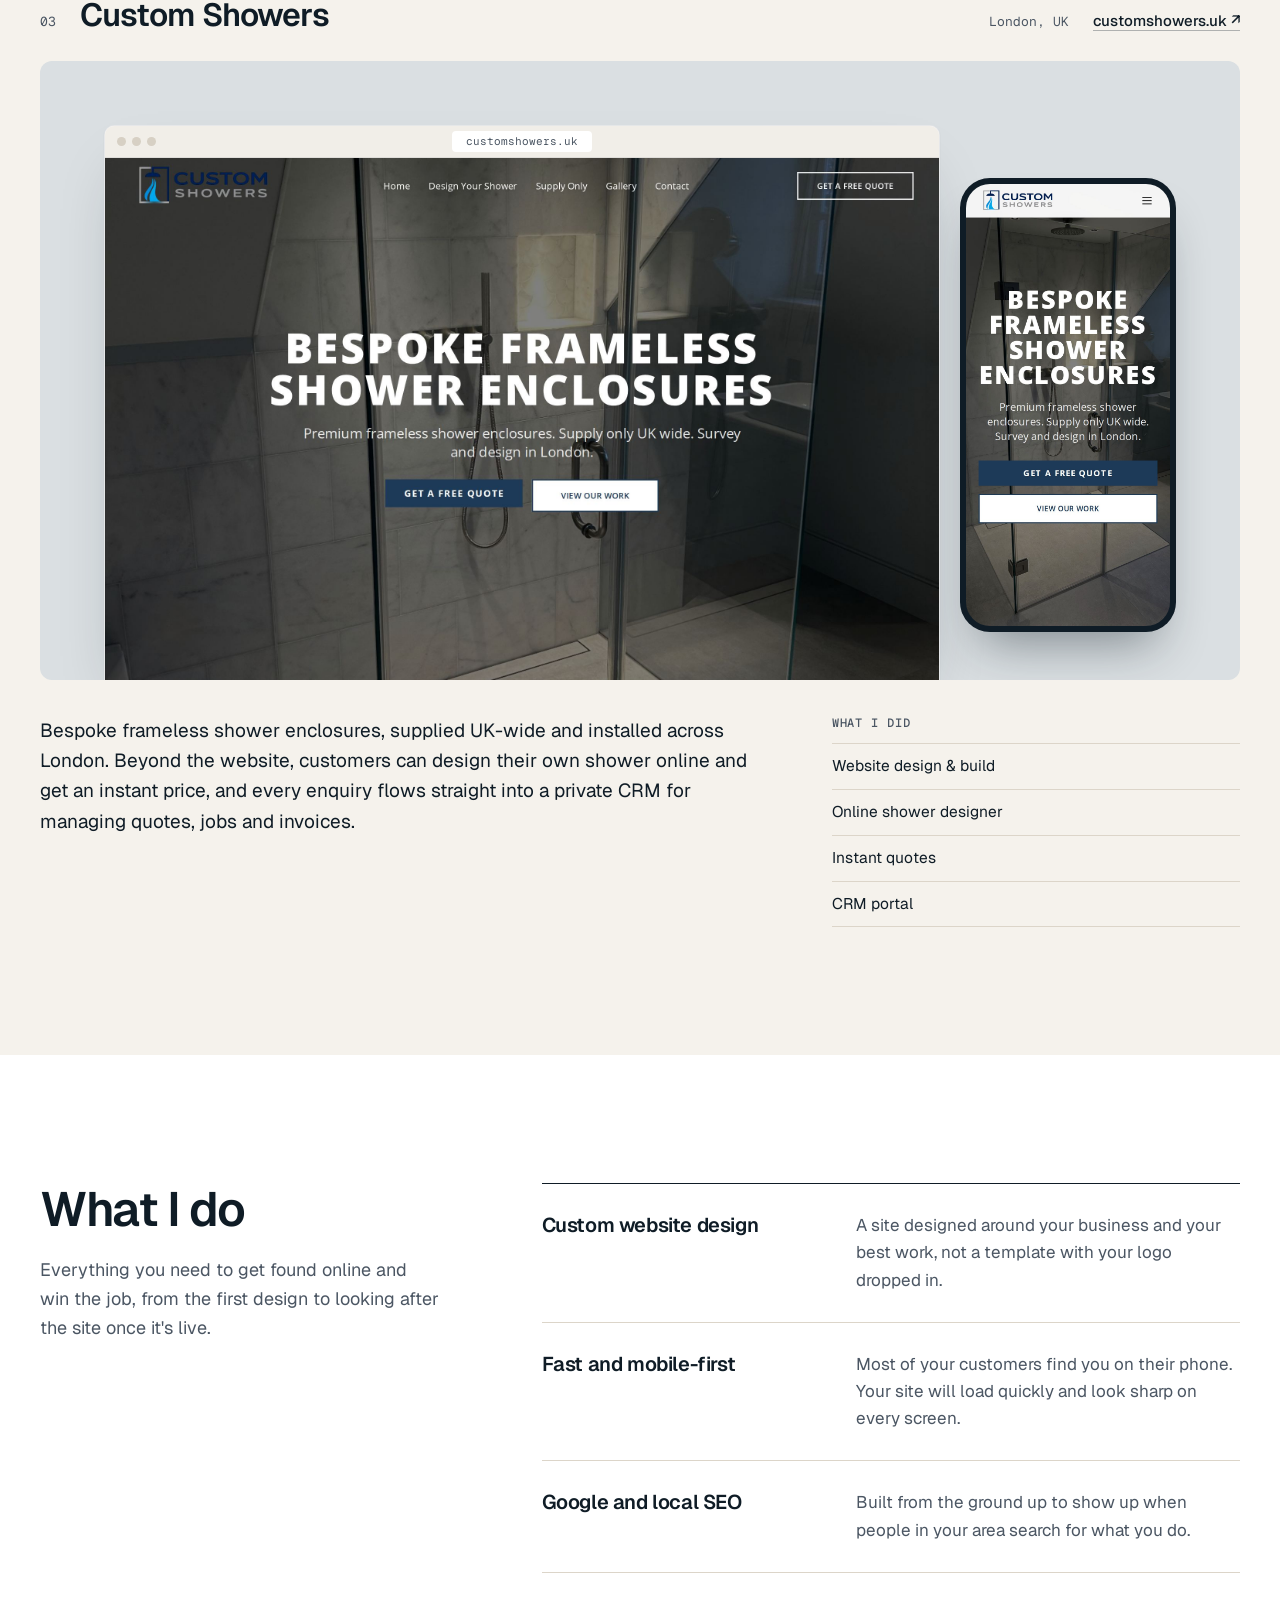
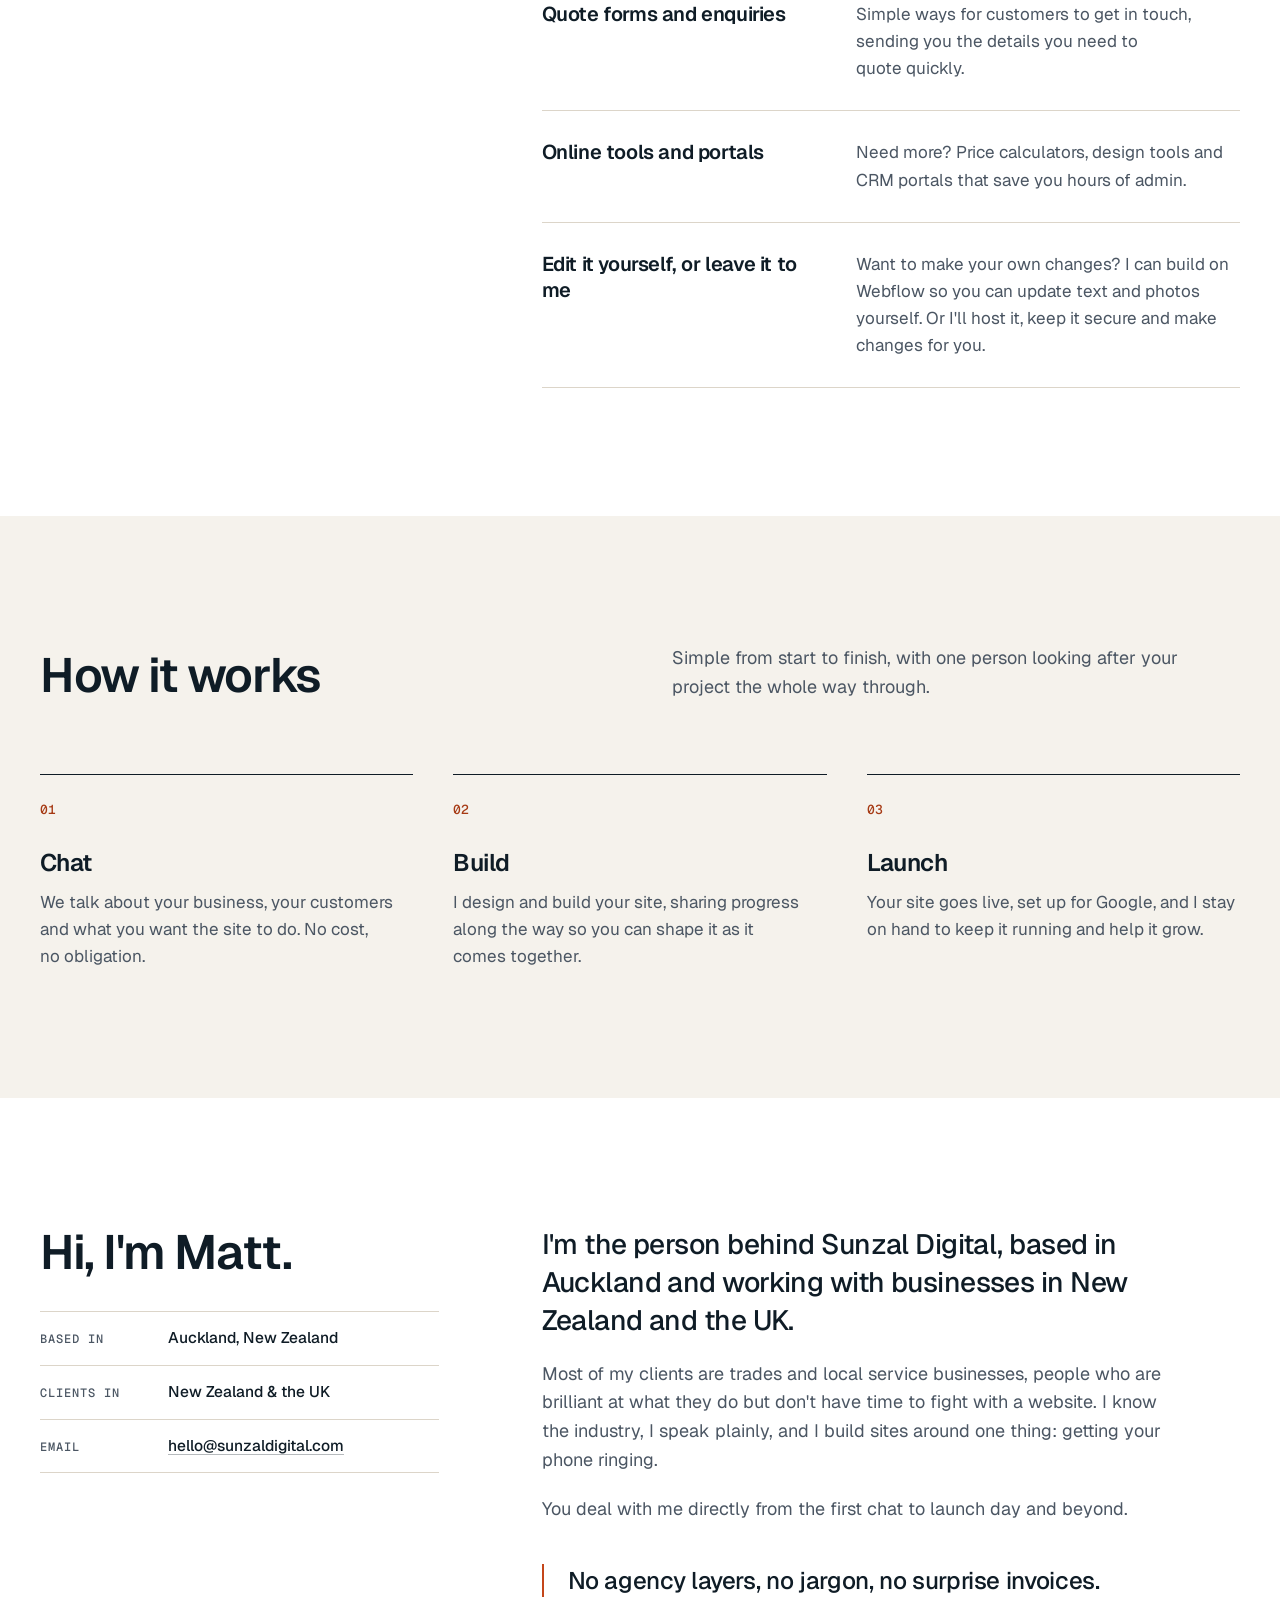
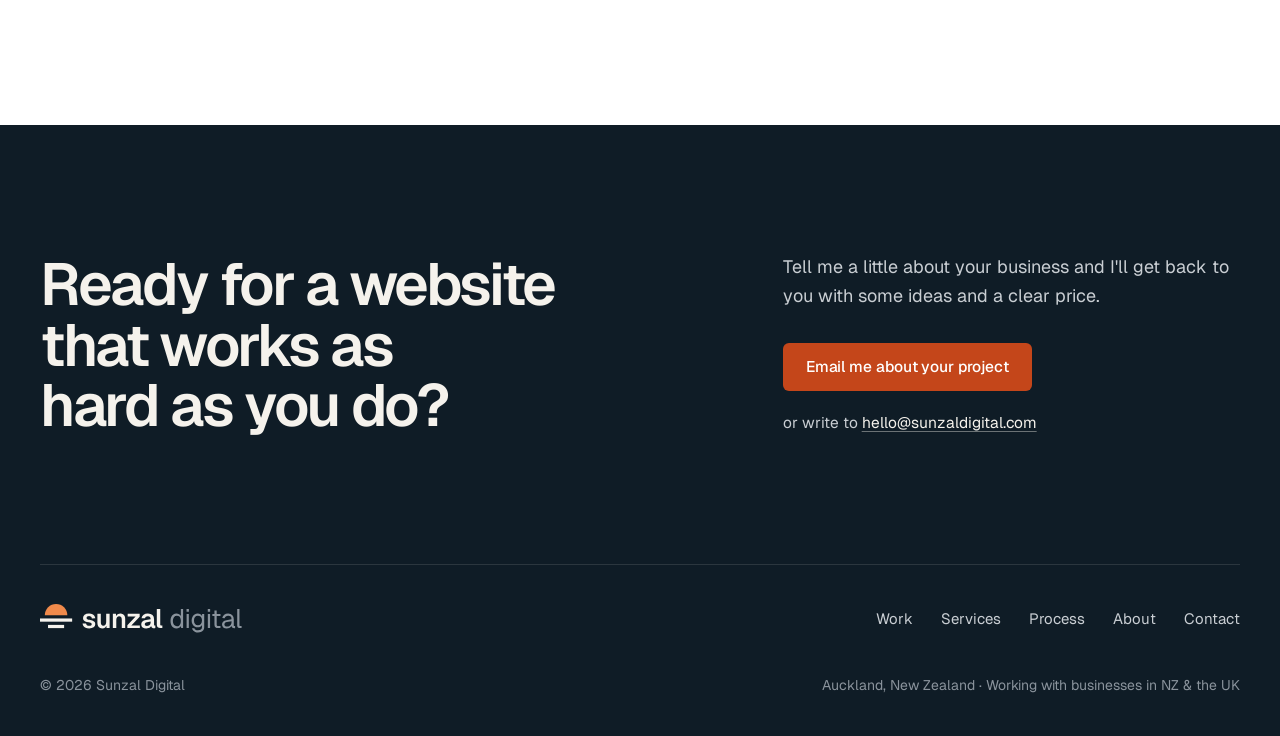
==== commit dc31b239: "Redesign site with new Sunzal Digital brand and logo New identity: a sunset-on-the-horizon mark with" ====
--- a/public/index.html
+++ b/public/index.html
@@ -3,195 +3,319 @@
 <head>
   <meta charset="utf-8">
   <meta name="viewport" content="width=device-width, initial-scale=1">
-  <title>Sunzal Digital | Websites for Trade & Local Businesses</title>
-  <meta name="description" content="Sunzal Digital builds fast, good-looking websites that bring in enquiries for trade and local service businesses in New Zealand and the UK.">
+  <title>Sunzal Digital | Websites for trade and local businesses</title>
+  <meta name="description" content="Sunzal Digital designs and builds fast, good-looking websites that bring in enquiries for trade and local service businesses in New Zealand and the UK.">
+  <link rel="canonical" href="https://sunzaldigital.com/">
+  <meta property="og:type" content="website">
+  <meta property="og:site_name" content="Sunzal Digital">
+  <meta property="og:url" content="https://sunzaldigital.com/">
   <meta property="og:title" content="Sunzal Digital | Websites that bring in work">
   <meta property="og:description" content="Fast, good-looking websites for trade and local service businesses. See recent work for Balustrading Concepts, Brennan Glass and Custom Showers.">
-  <meta property="og:type" content="website">
-  <meta property="og:image" content="images/balustrading.jpg">
-  <meta name="theme-color" content="#14181f">
+  <meta property="og:image" content="https://sunzaldigital.com/brand/og-image.png">
+  <meta property="og:image:width" content="1200">
+  <meta property="og:image:height" content="630">
+  <meta name="twitter:card" content="summary_large_image">
+  <meta name="theme-color" content="#0F1C26">
   <link rel="icon" href="favicon.svg" type="image/svg+xml">
+  <link rel="icon" href="favicon-32.png" sizes="32x32" type="image/png">
+  <link rel="apple-touch-icon" href="apple-touch-icon.png">
   <link rel="preconnect" href="https://fonts.googleapis.com">
   <link rel="preconnect" href="https://fonts.gstatic.com" crossorigin>
-  <link href="https://fonts.googleapis.com/css2?family=Fraunces:opsz,wght@9..144,500;9..144,600&family=Inter:wght@400;500;600&display=swap" rel="stylesheet">
+  <link href="https://fonts.googleapis.com/css2?family=Geist:wght@400;500;600&family=Geist+Mono:wght@400;500&display=swap" rel="stylesheet">
   <link rel="stylesheet" href="style.css">
+  <script type="application/ld+json">
+  {
+    "@context": "https://schema.org",
+    "@type": "ProfessionalService",
+    "name": "Sunzal Digital",
+    "url": "https://sunzaldigital.com/",
+    "logo": "https://sunzaldigital.com/brand/sunzal-logo.png",
+    "image": "https://sunzaldigital.com/brand/og-image.png",
+    "email": "hello@sunzaldigital.com",
+    "description": "Website design and development for trade and local service businesses.",
+    "address": { "@type": "PostalAddress", "addressLocality": "Auckland", "addressCountry": "NZ" },
+    "areaServed": ["New Zealand", "United Kingdom"],
+    "founder": { "@type": "Person", "name": "Matt" }
+  }
+  </script>
 </head>
 <body>
-
-  <header class="nav">
-    <div class="wrap nav-inner">
-      <a href="#top" class="logo" aria-label="Sunzal Digital home">
-        <svg viewBox="0 0 32 32" aria-hidden="true"><circle cx="16" cy="18" r="7" fill="currentColor"/><path d="M3 25h26" stroke="currentColor" stroke-width="2.5" stroke-linecap="round"/></svg>
-        <span>Sunzal <em>Digital</em></span>
+  <svg width="0" height="0" style="position:absolute" aria-hidden="true" focusable="false"><symbol id="logo-lockup" viewBox="0 0 303.0 44.8"><path style="fill:var(--logo-sun)" d="M7.2 16.8A16.8 16.8 0 0 1 40.8 16.8Z"/><rect style="fill:var(--logo-ink)" x="0.0" y="21.6" width="48.0" height="4.8"/><rect style="fill:var(--logo-ink)" x="12.0" y="31.2" width="24.0" height="4.8"/><path style="fill:var(--logo-ink)" d="M73.48 36.48Q70.24 36.48 68.1 35.56Q65.96 34.64 64.84 33Q63.72 31.36 63.56 29.28L68.8 29.04Q69.08 30.72 70.16 31.64Q71.24 32.56 73.52 32.56Q75.32 32.56 76.26 31.98Q77.2 31.4 77.2 30.16Q77.2 29.44 76.86 28.96Q76.52 28.48 75.54 28.12Q74.56 27.76 72.68 27.4Q69.44 26.84 67.6 26.02Q65.76 25.2 65.02 23.96Q64.28 22.72 64.28 20.88Q64.28 17.88 66.58 16.02Q68.88 14.16 73.32 14.16Q76.4 14.16 78.38 15.14Q80.36 16.12 81.38 17.74Q82.4 19.36 82.56 21.36L77.36 21.6Q77.32 20.6 76.88 19.8Q76.44 19 75.56 18.54Q74.68 18.08 73.24 18.08Q71.44 18.08 70.5 18.8Q69.56 19.52 69.56 20.72Q69.56 21.56 69.94 22.12Q70.32 22.68 71.24 23.02Q72.16 23.36 73.76 23.64Q77.04 24.12 78.96 24.96Q80.88 25.8 81.7 27.06Q82.52 28.32 82.52 30.08Q82.52 33.16 80.06 34.82Q77.6 36.48 73.48 36.48ZM92.76 36.48Q89.52 36.48 87.62 34.34Q85.72 32.2 85.72 28.4V14.64H90.84V27.12Q90.84 29.8 91.74 31.06Q92.64 32.32 94.48 32.32Q96.56 32.32 97.7 30.94Q98.84 29.56 98.84 26.92V14.64H103.96V36H99.28L99.16 30.12L99.8 30.32Q99.32 33.36 97.52 34.92Q95.72 36.48 92.76 36.48ZM108.8 36V14.64H113.44L113.64 20.64L113.04 20.4Q113.36 18.16 114.36 16.8Q115.36 15.44 116.8 14.8Q118.24 14.16 119.96 14.16Q122.32 14.16 123.94 15.2Q125.56 16.24 126.4 18.06Q127.24 19.88 127.24 22.28V36H122.12V23.92Q122.12 22.12 121.76 20.88Q121.4 19.64 120.58 18.98Q119.76 18.32 118.4 18.32Q116.36 18.32 115.14 19.76Q113.92 21.2 113.92 23.92V36ZM130.44 36V31.76L142.8 18.6H130.92V14.64H148.84V18.88L136.36 32.04H149.12V36ZM158.64 36.48Q155.28 36.48 153.24 34.94Q151.2 33.4 151.2 30.64Q151.2 27.88 152.92 26.32Q154.64 24.76 158.16 24.08L165.24 22.68Q165.24 20.4 164.2 19.26Q163.16 18.12 161.12 18.12Q159.28 18.12 158.22 18.98Q157.16 19.84 156.76 21.44L151.56 21.2Q152.2 17.8 154.68 15.98Q157.16 14.16 161.12 14.16Q165.68 14.16 168.02 16.46Q170.36 18.76 170.36 23.04V30.8Q170.36 31.64 170.66 31.96Q170.96 32.28 171.56 32.28H172.24V36Q172 36.08 171.46 36.12Q170.92 36.16 170.36 36.16Q169.04 36.16 168 35.74Q166.96 35.32 166.4 34.26Q165.84 33.2 165.84 31.36L166.28 31.68Q165.96 33.08 164.9 34.18Q163.84 35.28 162.24 35.88Q160.64 36.48 158.64 36.48ZM159.68 32.76Q161.4 32.76 162.64 32.08Q163.88 31.4 164.56 30.2Q165.24 29 165.24 27.36V26.16L159.72 27.28Q158 27.64 157.26 28.34Q156.52 29.04 156.52 30.16Q156.52 31.4 157.34 32.08Q158.16 32.76 159.68 32.76ZM179.56 36Q177.24 36 175.84 34.8Q174.44 33.6 174.44 30.96V7.6H179.56V30.44Q179.56 31.24 179.98 31.64Q180.4 32.04 181.16 32.04H182.72V36Z"/><path style="fill:var(--logo-sub)" d="M203.84 36.48Q201.08 36.48 199.06 35.12Q197.04 33.76 195.96 31.28Q194.88 28.8 194.88 25.4Q194.88 22 195.96 19.52Q197.04 17.04 199.06 15.68Q201.08 14.32 203.84 14.32Q205.96 14.32 207.72 15.22Q209.48 16.12 210.36 17.76V7.6H213.72V36H210.68L210.56 32.8Q209.68 34.52 207.88 35.5Q206.08 36.48 203.84 36.48ZM204.52 33.28Q206.4 33.28 207.7 32.32Q209 31.36 209.68 29.58Q210.36 27.8 210.36 25.4Q210.36 22.92 209.68 21.16Q209 19.4 207.7 18.46Q206.4 17.52 204.52 17.52Q201.72 17.52 200.06 19.62Q198.4 21.72 198.4 25.4Q198.4 29.04 200.06 31.16Q201.72 33.28 204.52 33.28ZM218.92 36V14.8H222.28V36ZM218.84 11.48V7.56H222.36V11.48ZM235.92 42.48Q233.64 42.48 231.8 41.72Q229.96 40.96 228.72 39.56Q227.48 38.16 227.04 36.32L230.56 36.08Q231.04 37.56 232.26 38.42Q233.48 39.28 235.92 39.28Q238.8 39.28 240.34 38.12Q241.88 36.96 241.88 34.64V31.2Q241.12 32.88 239.44 33.88Q237.76 34.88 235.68 34.88Q233 34.88 230.9 33.56Q228.8 32.24 227.62 29.92Q226.44 27.6 226.44 24.6Q226.44 21.56 227.6 19.26Q228.76 16.96 230.82 15.64Q232.88 14.32 235.52 14.32Q237.76 14.32 239.54 15.36Q241.32 16.4 242.04 18.16V14.8H245.24V34.56Q245.24 37.04 244.12 38.82Q243 40.6 240.92 41.54Q238.84 42.48 235.92 42.48ZM235.84 31.68Q238.56 31.68 240.2 29.78Q241.84 27.88 241.88 24.6Q241.92 22.4 241.18 20.82Q240.44 19.24 239.06 18.38Q237.68 17.52 235.84 17.52Q233.04 17.52 231.5 19.42Q229.96 21.32 229.96 24.6Q229.96 27.88 231.54 29.78Q233.12 31.68 235.84 31.68ZM250.64 36V14.8H254V36ZM250.56 11.48V7.56H254.08V11.48ZM266.16 36Q263.28 36 261.9 34.68Q260.52 33.36 260.52 30.56V9.84H263.88V30.48Q263.88 31.92 264.52 32.48Q265.16 33.04 266.48 33.04H269.52V36ZM257.4 17.76V14.8H269.52V17.76ZM279 36.48Q275.72 36.48 273.78 34.96Q271.84 33.44 271.84 30.72Q271.84 28 273.44 26.44Q275.04 24.88 278.52 24.24L286.04 22.84Q286.04 20.16 284.78 18.84Q283.52 17.52 281 17.52Q278.8 17.52 277.52 18.5Q276.24 19.48 275.76 21.32L272.2 21.04Q272.8 18.04 275.1 16.18Q277.4 14.32 281 14.32Q285.08 14.32 287.24 16.62Q289.4 18.92 289.4 22.96V31.72Q289.4 32.44 289.66 32.74Q289.92 33.04 290.52 33.04H291.36V36Q291.2 36.04 290.84 36.06Q290.48 36.08 290.08 36.08Q288.64 36.08 287.74 35.62Q286.84 35.16 286.44 34.18Q286.04 33.2 286.04 31.6L286.44 31.68Q286.16 33.04 285.08 34.14Q284 35.24 282.4 35.86Q280.8 36.48 279 36.48ZM279.32 33.52Q281.44 33.52 282.94 32.7Q284.44 31.88 285.24 30.46Q286.04 29.04 286.04 27.28V25.76L279.16 27.04Q277 27.44 276.18 28.26Q275.36 29.08 275.36 30.4Q275.36 31.88 276.42 32.7Q277.48 33.52 279.32 33.52ZM298.68 36Q296.84 36 295.68 35.04Q294.52 34.08 294.52 32V7.6H297.88V31.72Q297.88 32.36 298.22 32.7Q298.56 33.04 299.2 33.04H301.04V36Z"/></symbol></svg>
+
+  <a class="skip-link" href="#main">Skip to content</a>
+
+  <header class="site-header" id="top">
+    <div class="container header-inner">
+      <a class="logo" href="#top" aria-label="Sunzal Digital, back to top">
+        <svg class="logo-svg" viewBox="0 0 303 44.8" aria-hidden="true" focusable="false"><use href="#logo-lockup"/></svg>
       </a>
-      <nav class="nav-links" aria-label="Main">
+      <button class="menu-toggle" type="button" aria-expanded="false" aria-controls="site-nav">
+        <span class="menu-toggle-icon" aria-hidden="true"></span>
+        <span class="menu-toggle-label">Menu</span>
+      </button>
+      <nav class="site-nav" id="site-nav" aria-label="Main">
         <a href="#work">Work</a>
+        <a href="#services">Services</a>
+        <a href="#process">Process</a>
         <a href="#about">About</a>
-        <a href="#services">What I do</a>
-        <a href="#contact" class="btn btn-small">Get in touch</a>
+        <a class="button button-dark button-small" href="#contact">Start a project</a>
       </nav>
     </div>
   </header>
 
-  <main id="top">
-
-    <section class="hero">
-      <div class="wrap">
-        <p class="eyebrow">Web design &amp; development</p>
-        <h1>Websites that bring in&nbsp;work.</h1>
-        <p class="lede">I build fast, good-looking websites for trade and local service businesses, sites that show off your work, rank on Google and turn visitors into enquiries.</p>
-        <div class="hero-actions">
-          <a href="#work" class="btn">See my work</a>
-          <a href="#contact" class="btn btn-ghost">Start a project</a>
+  <main id="main">
+
+    <section class="hero" aria-labelledby="hero-title">
+      <div class="container hero-grid">
+        <div class="hero-copy">
+          <p class="kicker"><span class="kicker-sun" aria-hidden="true"></span>Web design studio, Auckland NZ</p>
+          <h1 id="hero-title">Websites that bring in work<span class="full-stop">.</span></h1>
+          <p class="lede">I design and build fast, good-looking websites for trade and local service businesses. Sites that show off your work, rank on Google and turn visitors into enquiries.</p>
+          <div class="actions">
+            <a class="button button-dark" href="#work">See the work
+              <svg class="button-icon" viewBox="0 0 16 16" aria-hidden="true"><path d="M8 3v10M3.5 8.5 8 13l4.5-4.5" fill="none" stroke="currentColor" stroke-width="1.6"/></svg>
+            </a>
+            <a class="button button-outline" href="#contact">Start a project</a>
+          </div>
         </div>
-      </div>
-    </section>
-
-    <section id="work" class="section">
-      <div class="wrap">
-        <div class="section-head">
-          <p class="eyebrow">Recent work</p>
-          <h2>Sites I've built</h2>
-          <p>Three businesses, two countries, one goal: more quality enquiries. Click through and have a look at them live.</p>
+
+        <div class="hero-visual" aria-hidden="true">
+          <div class="browser">
+            <div class="browser-bar"><i></i><i></i><i></i><span>brennanglass.com</span></div>
+            <img src="images/brennan.jpg" alt="" width="2160" height="1350" fetchpriority="high">
+          </div>
+          <div class="phone">
+            <img src="images/customshowers-mobile.jpg" alt="" width="780" height="1688">
+          </div>
         </div>
-
-        <article class="project">
-          <a class="shot" href="https://www.balustrading.co.nz" target="_blank" rel="noopener">
-            <span class="shot-bar"><i></i><i></i><i></i><span>balustrading.co.nz</span></span>
-            <img src="images/balustrading.jpg" alt="Balustrading Concepts website home page" width="1440" height="900" loading="lazy">
+      </div>
+
+      <div class="container">
+        <dl class="facts">
+          <div><dt>Based in</dt><dd>Auckland, New Zealand</dd></div>
+          <div><dt>Working with</dt><dd>Businesses in NZ &amp; the UK</dd></div>
+          <div><dt>Recent clients</dt><dd>Balustrading Concepts, Brennan Glass, Custom Showers</dd></div>
+          <div><dt>Who you deal with</dt><dd>Me, from first chat to launch</dd></div>
+        </dl>
+      </div>
+    </section>
+
+    <section id="work" class="section" aria-labelledby="work-title">
+      <div class="container">
+        <header class="section-head">
+          <h2 id="work-title">Selected work</h2>
+          <p>Three businesses, two countries, one goal: more quality enquiries. They're all live, so click through and have a look.</p>
+        </header>
+
+        <article class="case" style="--tint:#DCE3EA">
+          <div class="case-head">
+            <span class="case-index">01</span>
+            <h3>Balustrading Concepts</h3>
+            <span class="case-place">Auckland, NZ</span>
+            <a class="case-link" href="https://www.balustrading.co.nz" target="_blank" rel="noopener">balustrading.co.nz<span class="visually-hidden"> (opens in a new tab)</span> <span aria-hidden="true">↗</span></a>
+          </div>
+          <a class="case-media" href="https://www.balustrading.co.nz" target="_blank" rel="noopener" tabindex="-1" aria-hidden="true">
+            <div class="browser">
+              <div class="browser-bar"><i></i><i></i><i></i><span>balustrading.co.nz</span></div>
+              <img src="images/balustrading.jpg" alt="" width="2160" height="1350" loading="lazy">
+            </div>
+            <div class="phone"><img src="images/balustrading-mobile.jpg" alt="" width="780" height="1688" loading="lazy"></div>
           </a>
-          <div class="project-body">
-            <p class="tag">Auckland, New Zealand</p>
-            <h3>Balustrading Concepts</h3>
-            <p>Auckland specialists in glass and aluminium balustrades, pool fencing and gates. The new site puts their best projects front and centre, with a gallery, a page for each service and an easy quote request on every page.</p>
-            <ul class="chips">
-              <li>Website design</li><li>Quote requests</li><li>Project gallery</li><li>Local SEO</li>
-            </ul>
-            <a class="link" href="https://www.balustrading.co.nz" target="_blank" rel="noopener">Visit balustrading.co.nz <span aria-hidden="true">→</span></a>
+          <div class="case-body">
+            <p class="case-summary">Auckland specialists in glass and aluminium balustrades, pool fencing and gates. The new site puts their best projects front and centre, with a gallery, a page for each service and an easy quote request on every page.</p>
+            <div class="case-scope">
+              <h4>What I did</h4>
+              <ul>
+                <li>Website design &amp; build</li><li>Quote requests</li><li>Project gallery</li><li>Local SEO</li>
+              </ul>
+            </div>
           </div>
         </article>
 
-        <article class="project">
-          <a class="shot" href="https://brennanglass.com" target="_blank" rel="noopener">
-            <span class="shot-bar"><i></i><i></i><i></i><span>brennanglass.com</span></span>
-            <img src="images/brennan.jpg" alt="Brennan Glass website home page" width="1440" height="900" loading="lazy">
+        <article class="case" style="--tint:#E6DDD1">
+          <div class="case-head">
+            <span class="case-index">02</span>
+            <h3>Brennan Glass</h3>
+            <span class="case-place">London, UK</span>
+            <a class="case-link" href="https://brennanglass.com" target="_blank" rel="noopener">brennanglass.com<span class="visually-hidden"> (opens in a new tab)</span> <span aria-hidden="true">↗</span></a>
+          </div>
+          <a class="case-media" href="https://brennanglass.com" target="_blank" rel="noopener" tabindex="-1" aria-hidden="true">
+            <div class="browser">
+              <div class="browser-bar"><i></i><i></i><i></i><span>brennanglass.com</span></div>
+              <img src="images/brennan.jpg" alt="" width="2160" height="1350" loading="lazy">
+            </div>
+            <div class="phone"><img src="images/brennan-mobile.jpg" alt="" width="780" height="1688" loading="lazy"></div>
           </a>
-          <div class="project-body">
-            <p class="tag">London, United Kingdom</p>
-            <h3>Brennan Glass</h3>
-            <p>A London glazier covering everything from frameless showers and balustrades to window repairs and emergency glazing. I built a premium-feeling site with a page for each service and each area they cover, so locals find them when they search for a glazier nearby. It's built on Webflow, so the team can update photos and wording themselves whenever they like.</p>
-            <ul class="chips">
-              <li>Website design</li><li>Service &amp; area pages</li><li>Local SEO</li><li>Edit-it-yourself (Webflow)</li>
-            </ul>
-            <a class="link" href="https://brennanglass.com" target="_blank" rel="noopener">Visit brennanglass.com <span aria-hidden="true">→</span></a>
+          <div class="case-body">
+            <p class="case-summary">A London glazier covering everything from frameless showers and balustrades to window repairs and emergency glazing. I built a premium-feeling site with a page for each service and each area they cover, so locals find them when they search for a glazier nearby. It's built on Webflow, so the team can update photos and wording themselves whenever they like.</p>
+            <div class="case-scope">
+              <h4>What I did</h4>
+              <ul>
+                <li>Website design &amp; build</li><li>Service &amp; area pages</li><li>Local SEO</li><li>Edit-it-yourself (Webflow)</li>
+              </ul>
+            </div>
           </div>
         </article>
 
-        <article class="project">
-          <a class="shot" href="https://customshowers.uk" target="_blank" rel="noopener">
-            <span class="shot-bar"><i></i><i></i><i></i><span>customshowers.uk</span></span>
-            <img src="images/customshowers.jpg" alt="Custom Showers website home page" width="1440" height="900" loading="lazy">
+        <article class="case" style="--tint:#DADFE2">
+          <div class="case-head">
+            <span class="case-index">03</span>
+            <h3>Custom Showers</h3>
+            <span class="case-place">London, UK</span>
+            <a class="case-link" href="https://customshowers.uk" target="_blank" rel="noopener">customshowers.uk<span class="visually-hidden"> (opens in a new tab)</span> <span aria-hidden="true">↗</span></a>
+          </div>
+          <a class="case-media" href="https://customshowers.uk" target="_blank" rel="noopener" tabindex="-1" aria-hidden="true">
+            <div class="browser">
+              <div class="browser-bar"><i></i><i></i><i></i><span>customshowers.uk</span></div>
+              <img src="images/customshowers.jpg" alt="" width="2160" height="1350" loading="lazy">
+            </div>
+            <div class="phone"><img src="images/customshowers-mobile.jpg" alt="" width="780" height="1688" loading="lazy"></div>
           </a>
-          <div class="project-body">
-            <p class="tag">London, United Kingdom</p>
-            <h3>Custom Showers</h3>
-            <p>Bespoke frameless shower enclosures, supplied UK-wide and installed across London. Beyond the website, customers can design their own shower online and get an instant price, and every enquiry flows straight into a private CRM for managing quotes, jobs and invoices.</p>
-            <ul class="chips">
-              <li>Website design</li><li>Online shower designer</li><li>Instant quotes</li><li>CRM portal</li>
-            </ul>
-            <a class="link" href="https://customshowers.uk" target="_blank" rel="noopener">Visit customshowers.uk <span aria-hidden="true">→</span></a>
+          <div class="case-body">
+            <p class="case-summary">Bespoke frameless shower enclosures, supplied UK-wide and installed across London. Beyond the website, customers can design their own shower online and get an instant price, and every enquiry flows straight into a private CRM for managing quotes, jobs and invoices.</p>
+            <div class="case-scope">
+              <h4>What I did</h4>
+              <ul>
+                <li>Website design &amp; build</li><li>Online shower designer</li><li>Instant quotes</li><li>CRM portal</li>
+              </ul>
+            </div>
           </div>
         </article>
       </div>
     </section>
 
-    <section id="about" class="section about">
-      <div class="wrap about-grid">
-        <div>
-          <p class="eyebrow">About me</p>
-          <h2>Hi, I'm Matt.</h2>
-        </div>
-        <div class="about-text">
-          <p>I'm the person behind Sunzal Digital, based in Auckland and working with businesses in New Zealand and the UK.</p>
-          <p>Most of my clients are trades and local service businesses, people who are brilliant at what they do but don't have time to fight with a website. I know the industry, I speak plainly, and I build sites around one thing: getting your phone ringing.</p>
-          <p>You deal with me directly from the first chat to launch day and beyond. No agency layers, no jargon, no surprise invoices.</p>
-        </div>
-      </div>
-    </section>
-
-    <section id="services" class="section">
-      <div class="wrap">
-        <div class="section-head">
-          <p class="eyebrow">What I do</p>
-          <h2>Everything you need to get found online</h2>
-        </div>
-        <div class="services">
-          <div class="service">
-            <span class="num">01</span>
+    <section id="services" class="section section-white" aria-labelledby="services-title">
+      <div class="container split">
+        <header class="split-head">
+          <h2 id="services-title">What I do</h2>
+          <p>Everything you need to get found online and win the job, from the first design to looking after the site once it's live.</p>
+        </header>
+        <ul class="service-list">
+          <li>
             <h3>Custom website design</h3>
             <p>A site designed around your business and your best work, not a template with your logo dropped in.</p>
-          </div>
-          <div class="service">
-            <span class="num">02</span>
-            <h3>Fast &amp; mobile-first</h3>
+          </li>
+          <li>
+            <h3>Fast and mobile-first</h3>
             <p>Most of your customers find you on their phone. Your site will load quickly and look sharp on every screen.</p>
-          </div>
-          <div class="service">
-            <span class="num">03</span>
-            <h3>Google &amp; local SEO</h3>
+          </li>
+          <li>
+            <h3>Google and local SEO</h3>
             <p>Built from the ground up to show up when people in your area search for what you do.</p>
-          </div>
-          <div class="service">
-            <span class="num">04</span>
-            <h3>Quote forms &amp; enquiries</h3>
+          </li>
+          <li>
+            <h3>Quote forms and enquiries</h3>
             <p>Simple ways for customers to get in touch, sending you the details you need to quote quickly.</p>
-          </div>
-          <div class="service">
-            <span class="num">05</span>
-            <h3>Online tools &amp; portals</h3>
+          </li>
+          <li>
+            <h3>Online tools and portals</h3>
             <p>Need more? Price calculators, design tools and CRM portals that save you hours of admin.</p>
-          </div>
-          <div class="service">
-            <span class="num">06</span>
+          </li>
+          <li>
             <h3>Edit it yourself, or leave it to me</h3>
             <p>Want to make your own changes? I can build on Webflow so you can update text and photos yourself. Or I'll host it, keep it secure and make changes for you.</p>
-          </div>
+          </li>
+        </ul>
+      </div>
+    </section>
+
+    <section id="process" class="section" aria-labelledby="process-title">
+      <div class="container">
+        <header class="section-head">
+          <h2 id="process-title">How it works</h2>
+          <p>Simple from start to finish, with one person looking after your project the whole way through.</p>
+        </header>
+        <ol class="steps">
+          <li>
+            <span class="step-num" aria-hidden="true">01</span>
+            <h3>Chat</h3>
+            <p>We talk about your business, your customers and what you want the site to do. No cost, no obligation.</p>
+          </li>
+          <li>
+            <span class="step-num" aria-hidden="true">02</span>
+            <h3>Build</h3>
+            <p>I design and build your site, sharing progress along the way so you can shape it as it comes together.</p>
+          </li>
+          <li>
+            <span class="step-num" aria-hidden="true">03</span>
+            <h3>Launch</h3>
+            <p>Your site goes live, set up for Google, and I stay on hand to keep it running and help it grow.</p>
+          </li>
+        </ol>
+      </div>
+    </section>
+
+    <section id="about" class="section section-white" aria-labelledby="about-title">
+      <div class="container split">
+        <header class="split-head">
+          <h2 id="about-title">Hi, I'm Matt.</h2>
+          <dl class="about-facts">
+            <div><dt>Based in</dt><dd>Auckland, New Zealand</dd></div>
+            <div><dt>Clients in</dt><dd>New Zealand &amp; the UK</dd></div>
+            <div><dt>Email</dt><dd><a href="mailto:hello@sunzaldigital.com">hello@sunzaldigital.com</a></dd></div>
+          </dl>
+        </header>
+        <div class="about-copy">
+          <p class="about-lead">I'm the person behind Sunzal Digital, based in Auckland and working with businesses in New Zealand and the UK.</p>
+          <p>Most of my clients are trades and local service businesses, people who are brilliant at what they do but don't have time to fight with a website. I know the industry, I speak plainly, and I build sites around one thing: getting your phone ringing.</p>
+          <p>You deal with me directly from the first chat to launch day and beyond.</p>
+          <p class="pull">No agency layers, no jargon, no surprise invoices.</p>
         </div>
       </div>
     </section>
 
-    <section class="section process">
-      <div class="wrap">
-        <div class="section-head">
-          <p class="eyebrow">How it works</p>
-          <h2>Simple from start to finish</h2>
+    <section id="contact" class="cta" aria-labelledby="contact-title">
+      <div class="container cta-grid">
+        <h2 id="contact-title">Ready for a website that works as hard as you do?</h2>
+        <div class="cta-body">
+          <p>Tell me a little about your business and I'll get back to you with some ideas and a clear price.</p>
+          <a class="button button-sun" href="mailto:hello@sunzaldigital.com?subject=New%20website%20enquiry">Email me about your project</a>
+          <p class="cta-email">or write to <a href="mailto:hello@sunzaldigital.com">hello@sunzaldigital.com</a></p>
         </div>
-        <ol class="steps">
-          <li><h3>Chat</h3><p>We talk about your business, your customers and what you want the site to do. No cost, no obligation.</p></li>
-          <li><h3>Build</h3><p>I design and build your site, sharing progress along the way so you can shape it as it comes together.</p></li>
-          <li><h3>Launch</h3><p>Your site goes live, set up for Google, and I stay on hand to keep it running and help it grow.</p></li>
-        </ol>
-      </div>
-    </section>
-
-    <section id="contact" class="section contact">
-      <div class="wrap contact-inner">
-        <h2>Ready for a website that works as hard as you do?</h2>
-        <p>Tell me a little about your business and I'll get back to you with some ideas and a clear price.</p>
-        <a class="btn btn-light" href="mailto:matt@sunzaldigital.com?subject=New%20website%20enquiry">Email me about your project</a>
-        <p class="contact-email">or write to <a href="mailto:matt@sunzaldigital.com">matt@sunzaldigital.com</a></p>
       </div>
     </section>
 
   </main>
 
-  <footer class="footer">
-    <div class="wrap footer-inner">
-      <span>© <span id="year">2026</span> Sunzal Digital</span>
-      <span>Auckland, New Zealand · Working with businesses in NZ &amp; the UK</span>
+  <footer class="site-footer">
+    <div class="container footer-top">
+      <a class="logo logo-reversed" href="#top" aria-label="Sunzal Digital, back to top">
+        <svg class="logo-svg" viewBox="0 0 303 44.8" aria-hidden="true" focusable="false"><use href="#logo-lockup"/></svg>
+      </a>
+      <nav class="footer-nav" aria-label="Footer">
+        <a href="#work">Work</a>
+        <a href="#services">Services</a>
+        <a href="#process">Process</a>
+        <a href="#about">About</a>
+        <a href="#contact">Contact</a>
+      </nav>
+    </div>
+    <div class="container footer-bottom">
+      <p>© <span id="year">2026</span> Sunzal Digital</p>
+      <p>Auckland, New Zealand · Working with businesses in NZ &amp; the UK</p>
     </div>
   </footer>
 
-  <script>document.getElementById('year').textContent = new Date().getFullYear();</script>
+  <script>
+    document.getElementById('year').textContent = new Date().getFullYear();
+    (function () {
+      var header = document.querySelector('.site-header');
+      var toggle = document.querySelector('.menu-toggle');
+      var nav = document.getElementById('site-nav');
+      function setOpen(open) {
+        header.classList.toggle('is-open', open);
+        toggle.setAttribute('aria-expanded', String(open));
+        toggle.querySelector('.menu-toggle-label').textContent = open ? 'Close' : 'Menu';
+      }
+      toggle.addEventListener('click', function () { setOpen(!header.classList.contains('is-open')); });
+      nav.addEventListener('click', function (e) { if (e.target.closest('a')) setOpen(false); });
+      document.addEventListener('keydown', function (e) {
+        if (e.key === 'Escape' && header.classList.contains('is-open')) { setOpen(false); toggle.focus(); }
+      });
+      function onScroll() { header.classList.toggle('is-scrolled', window.scrollY > 8); }
+      window.addEventListener('scroll', onScroll, { passive: true });
+      onScroll();
+    })();
+  </script>
 </body>
 </html>
--- a/public/style.css
+++ b/public/style.css
@@ -1,217 +1,370 @@
+/* Sunzal Digital
+   Brand tokens: ink, paper and sun. Type: Geist + Geist Mono. */
+
 :root {
-  --bg: #f7f4ef;
-  --surface: #ffffff;
-  --ink: #14181f;
-  --muted: #5b6270;
-  --line: #e3ddd3;
-  --accent: #e2592c;
-  --accent-dark: #c4461d;
-  --dark: #14181f;
-  --radius: 14px;
-  --serif: "Fraunces", Georgia, serif;
-  --sans: "Inter", system-ui, -apple-system, "Segoe UI", sans-serif;
+  --ink: #0F1C26;
+  --ink-raised: #1F3242;
+  --paper: #F5F2EC;
+  --white: #FFFFFF;
+  --stone: #E4DED3;
+  --line: #DCD5C9;
+  --slate: #4B5663;
+  --mist: #8A939C;
+  --fog: #C9CED3;
+  --sun: #C4461A;
+  --sun-ink: #A63A14;
+  --sun-light: #F08A4B;
+
+  --font: "Geist", ui-sans-serif, system-ui, -apple-system, "Segoe UI", Roboto, sans-serif;
+  --mono: "Geist Mono", ui-monospace, SFMono-Regular, Menlo, Consolas, monospace;
+
+  --container: 1200px;
+  --gutter: clamp(20px, 4vw, 40px);
+  --section: clamp(80px, 10vw, 136px);
+  --radius: 6px;
+  --header-h: 72px;
 }
 
 *, *::before, *::after { box-sizing: border-box; }
 
-html { scroll-behavior: smooth; scroll-padding-top: 80px; }
+html { scroll-behavior: smooth; scroll-padding-top: calc(var(--header-h) + 16px); }
+@media (prefers-reduced-motion: reduce) {
+  html { scroll-behavior: auto; }
+  *, *::before, *::after { transition: none !important; }
+}
 
 body {
   margin: 0;
-  background: var(--bg);
+  background: var(--paper);
   color: var(--ink);
-  font-family: var(--sans);
+  font-family: var(--font);
   font-size: 17px;
-  line-height: 1.65;
+  line-height: 1.6;
   -webkit-font-smoothing: antialiased;
+  -moz-osx-font-smoothing: grayscale;
+  text-rendering: optimizeLegibility;
 }
 
 img { display: block; max-width: 100%; height: auto; }
 a { color: inherit; }
-
-h1, h2, h3 { font-family: var(--serif); font-weight: 600; line-height: 1.12; margin: 0; letter-spacing: -0.01em; }
-h1 { font-size: clamp(2.6rem, 7vw, 5.2rem); }
-h2 { font-size: clamp(2rem, 4.5vw, 3rem); }
-h3 { font-size: 1.45rem; }
+h1, h2, h3, h4 { margin: 0; font-weight: 600; letter-spacing: -0.025em; line-height: 1.1; }
+h1, h2 { text-wrap: balance; }
+p { text-wrap: pretty; }
 p { margin: 0; }
-
-.wrap { width: 100%; max-width: 1140px; margin: 0 auto; padding: 0 24px; }
-
-.eyebrow {
-  font-size: 0.78rem;
-  font-weight: 600;
-  letter-spacing: 0.14em;
-  text-transform: uppercase;
-  color: var(--accent);
-  margin-bottom: 14px;
-}
-
-/* Buttons */
-.btn {
-  display: inline-block;
-  background: var(--accent);
-  color: #fff;
-  text-decoration: none;
-  font-weight: 600;
-  padding: 14px 26px;
-  border-radius: 999px;
-  border: 2px solid var(--accent);
-  transition: background .2s, border-color .2s, color .2s, transform .2s;
-}
-.btn:hover { background: var(--accent-dark); border-color: var(--accent-dark); transform: translateY(-1px); }
-.btn-ghost { background: transparent; color: var(--ink); border-color: var(--ink); }
-.btn-ghost:hover { background: var(--ink); border-color: var(--ink); color: #fff; }
-.btn-light { background: #fff; color: var(--ink); border-color: #fff; }
-.btn-light:hover { background: var(--accent); border-color: var(--accent); color: #fff; }
-.btn-small { padding: 9px 18px; font-size: 0.92rem; }
-
-/* Nav */
-.nav {
-  position: sticky;
-  top: 0;
-  z-index: 10;
-  background: rgba(247, 244, 239, 0.88);
-  backdrop-filter: saturate(160%) blur(10px);
-  -webkit-backdrop-filter: saturate(160%) blur(10px);
-  border-bottom: 1px solid var(--line);
-}
-.nav-inner { display: flex; align-items: center; justify-content: space-between; height: 68px; }
-.logo { display: flex; align-items: center; gap: 10px; text-decoration: none; font-family: var(--serif); font-weight: 600; font-size: 1.3rem; }
-.logo svg { width: 30px; height: 30px; color: var(--accent); }
-.logo em { font-style: normal; color: var(--muted); font-weight: 500; }
-.nav-links { display: flex; align-items: center; gap: 28px; }
-.nav-links a:not(.btn) { text-decoration: none; font-weight: 500; font-size: 0.95rem; color: var(--muted); }
-.nav-links a:not(.btn):hover { color: var(--ink); }
-
-/* Hero */
-.hero { padding: 110px 0 100px; position: relative; overflow: hidden; }
-.hero::before {
-  content: "";
-  position: absolute;
-  width: 620px; height: 620px;
-  right: -180px; top: -140px;
-  border-radius: 50%;
-  background: radial-gradient(circle, rgba(226, 89, 44, 0.22), rgba(226, 89, 44, 0) 68%);
-  pointer-events: none;
-}
-.hero .wrap { position: relative; }
-.hero h1 { max-width: 12ch; }
-.lede { font-size: clamp(1.1rem, 2vw, 1.3rem); color: var(--muted); max-width: 40ch; margin-top: 26px; }
-.hero-actions { display: flex; flex-wrap: wrap; gap: 14px; margin-top: 38px; }
-
-/* Sections */
-.section { padding: 96px 0; }
-.section-head { max-width: 640px; margin-bottom: 56px; }
-.section-head p:not(.eyebrow) { color: var(--muted); margin-top: 16px; font-size: 1.08rem; }
-
-/* Projects */
-.project {
-  display: grid;
-  grid-template-columns: 1.25fr 1fr;
-  gap: 56px;
-  align-items: center;
-  padding: 48px 0;
+ul, ol, dl, dd { margin: 0; padding: 0; }
+ul, ol { list-style: none; }
+
+::selection { background: var(--ink); color: var(--paper); }
+
+:focus-visible { outline: 2px solid var(--sun); outline-offset: 3px; border-radius: 2px; }
+.cta :focus-visible, .site-footer :focus-visible { outline-color: var(--sun-light); }
+
+.container { width: 100%; max-width: calc(var(--container) + var(--gutter) * 2); margin: 0 auto; padding: 0 var(--gutter); }
+
+.visually-hidden {
+  position: absolute !important; width: 1px; height: 1px; overflow: hidden;
+  clip: rect(0 0 0 0); clip-path: inset(50%); white-space: nowrap;
+}
+
+.skip-link {
+  position: absolute; left: 16px; top: -60px; z-index: 100;
+  background: var(--ink); color: var(--paper); padding: 10px 16px; border-radius: var(--radius);
+  text-decoration: none; font-weight: 500;
+}
+.skip-link:focus { top: 12px; }
+
+/* ---------- Buttons ---------- */
+
+.button {
+  display: inline-flex; align-items: center; justify-content: center; gap: 10px;
+  min-height: 48px; padding: 0 22px;
+  border: 1px solid transparent; border-radius: var(--radius);
+  font: 500 15.5px/1 var(--font); letter-spacing: -0.005em;
+  text-decoration: none; white-space: nowrap; cursor: pointer;
+  transition: background-color .2s ease, border-color .2s ease, color .2s ease;
+}
+.button-small { min-height: 40px; padding: 0 16px; font-size: 15px; }
+.button-dark { background: var(--ink); color: var(--paper); }
+.button-dark:hover { background: var(--ink-raised); }
+.button-outline { border-color: rgba(15, 28, 38, .3); color: var(--ink); }
+.button-outline:hover { border-color: var(--ink); }
+.button-sun { background: var(--sun); color: var(--white); }
+.button-sun:hover { background: var(--sun-ink); }
+.button-icon { width: 16px; height: 16px; }
+
+/* ---------- Logo ---------- */
+
+.logo { display: inline-flex; color: var(--ink); --logo-ink: var(--ink); --logo-sun: var(--sun); --logo-sub: var(--slate); }
+.logo-svg { display: block; height: 30px; width: auto; aspect-ratio: 303 / 44.8; }
+.logo-reversed { --logo-ink: var(--paper); --logo-sun: var(--sun-light); --logo-sub: var(--mist); }
+
+/* ---------- Header ---------- */
+
+.site-header {
+  position: sticky; top: 0; z-index: 50;
+  background: rgba(245, 242, 236, .9);
+  -webkit-backdrop-filter: saturate(160%) blur(12px);
+  backdrop-filter: saturate(160%) blur(12px);
+  border-bottom: 1px solid transparent;
+  transition: border-color .2s ease;
+}
+.site-header.is-scrolled, .site-header.is-open { border-bottom-color: var(--line); }
+
+.header-inner { display: flex; align-items: center; justify-content: space-between; height: var(--header-h); }
+
+.site-nav { display: flex; align-items: center; gap: 32px; }
+.site-nav a:not(.button) { font-size: 15px; font-weight: 500; color: var(--slate); text-decoration: none; transition: color .2s ease; }
+.site-nav a:not(.button):hover { color: var(--ink); }
+.site-nav .button { margin-left: 8px; }
+
+.menu-toggle {
+  display: none; align-items: center; gap: 10px;
+  min-height: 44px; padding: 0 4px 0 12px; margin-right: -4px;
+  background: none; border: 0; color: var(--ink);
+  font: 500 15px/1 var(--font); cursor: pointer;
+}
+.menu-toggle-icon { position: relative; width: 18px; height: 10px; order: 2; }
+.menu-toggle-icon::before, .menu-toggle-icon::after {
+  content: ""; position: absolute; left: 0; right: 0; height: 1.6px; background: currentColor; transition: transform .2s ease, top .2s ease;
+}
+.menu-toggle-icon::before { top: 0; }
+.menu-toggle-icon::after { top: 8.4px; }
+.is-open .menu-toggle-icon::before { top: 4.2px; transform: rotate(45deg); }
+.is-open .menu-toggle-icon::after { top: 4.2px; transform: rotate(-45deg); }
+
+/* ---------- Shared type ---------- */
+
+.kicker {
+  display: inline-flex; align-items: center; gap: 10px;
+  font: 500 12.5px/1 var(--mono); letter-spacing: .08em; text-transform: uppercase; color: var(--slate);
+}
+.kicker-sun { width: 12px; height: 6px; background: var(--sun); border-radius: 12px 12px 0 0; }
+
+h2 { font-size: clamp(2rem, 1.3rem + 2.2vw, 3rem); letter-spacing: -0.03em; }
+
+.section { padding: var(--section) 0; }
+.section-white { background: var(--white); }
+.hero + .section { padding-top: clamp(80px, 9vw, 120px); }
+
+.section-head {
+  display: grid; grid-template-columns: minmax(0, 1fr) minmax(0, 1fr); gap: 24px 64px; align-items: end;
+  margin-bottom: clamp(40px, 6vw, 72px);
+}
+.section-head p { color: var(--slate); font-size: 18px; max-width: 34em; }
+
+.split { display: grid; grid-template-columns: minmax(0, 4fr) minmax(0, 7fr); gap: 48px clamp(48px, 8vw, 120px); }
+.split-head { align-self: start; position: sticky; top: calc(var(--header-h) + 40px); }
+.split-head p { margin-top: 20px; color: var(--slate); font-size: 18px; max-width: 26em; }
+
+/* ---------- Hero ---------- */
+
+.hero { padding: clamp(48px, 7vw, 96px) 0 0; overflow: hidden; }
+.hero-grid { display: grid; grid-template-columns: minmax(0, 5fr) minmax(0, 6fr); gap: clamp(40px, 6vw, 80px); align-items: center; }
+
+.hero h1 {
+  margin-top: 28px;
+  font-size: clamp(2.75rem, 1.4rem + 4.4vw, 5rem);
+  line-height: 1;
+  letter-spacing: -0.045em;
+}
+.full-stop { color: var(--sun); }
+.lede { margin-top: 28px; max-width: 30em; font-size: clamp(17px, 1rem + .3vw, 19.5px); line-height: 1.55; color: var(--slate); }
+.actions { display: flex; flex-wrap: wrap; gap: 12px; margin-top: 40px; }
+
+.hero-visual { position: relative; padding: 0 0 44px; }
+.hero-visual .browser { width: 92%; }
+.hero-visual .phone { position: absolute; right: 0; bottom: 0; width: 25%; }
+
+.facts {
+  display: grid; grid-template-columns: repeat(4, minmax(0, 1fr)); gap: 24px 40px;
+  margin-top: clamp(56px, 7vw, 88px); padding-top: 24px;
   border-top: 1px solid var(--line);
 }
-.project:nth-of-type(even) .shot { order: 2; }
-.shot {
-  display: block;
-  border-radius: var(--radius);
-  overflow: hidden;
-  background: var(--surface);
-  box-shadow: 0 1px 2px rgba(20, 24, 31, 0.06), 0 18px 40px -16px rgba(20, 24, 31, 0.28);
-  transition: transform .3s, box-shadow .3s;
-  text-decoration: none;
-}
-.shot:hover { transform: translateY(-4px); box-shadow: 0 1px 2px rgba(20, 24, 31, 0.06), 0 28px 50px -18px rgba(20, 24, 31, 0.35); }
-.shot-bar {
-  display: flex;
-  align-items: center;
-  gap: 6px;
-  padding: 10px 14px;
-  background: #ece8e1;
-  font-size: 0.75rem;
-  color: var(--muted);
-}
-.shot-bar i { width: 10px; height: 10px; border-radius: 50%; background: #d4cec4; }
-.shot-bar span { margin-left: 10px; background: #fff; padding: 2px 12px; border-radius: 6px; }
-.tag { font-size: 0.85rem; font-weight: 500; color: var(--muted); margin-bottom: 8px; }
-.project-body h3 { font-size: clamp(1.7rem, 3vw, 2.2rem); margin-bottom: 16px; }
-.project-body > p:not(.tag) { color: var(--muted); }
-.chips { display: flex; flex-wrap: wrap; gap: 8px; list-style: none; padding: 0; margin: 22px 0 26px; }
-.chips li { font-size: 0.82rem; font-weight: 500; padding: 5px 12px; border-radius: 999px; background: var(--surface); border: 1px solid var(--line); }
-.link { font-weight: 600; text-decoration: none; color: var(--accent); border-bottom: 2px solid transparent; transition: border-color .2s; }
-.link:hover { border-color: var(--accent); }
-.link span { display: inline-block; transition: transform .2s; }
-.link:hover span { transform: translateX(4px); }
-
-/* About */
-.about { background: var(--surface); border-top: 1px solid var(--line); border-bottom: 1px solid var(--line); }
-.about-grid { display: grid; grid-template-columns: 1fr 1.5fr; gap: 56px; }
-.about-text p { font-size: 1.12rem; color: var(--muted); }
-.about-text p + p { margin-top: 18px; }
-.about-text p:first-child { color: var(--ink); font-size: 1.3rem; font-family: var(--serif); line-height: 1.45; }
-
-/* Services */
-.services { display: grid; grid-template-columns: repeat(3, 1fr); gap: 20px; }
-.service { background: var(--surface); border: 1px solid var(--line); border-radius: var(--radius); padding: 30px; }
-.service .num { display: block; font-family: var(--serif); color: var(--accent); font-size: 1.05rem; margin-bottom: 18px; }
-.service h3 { font-size: 1.3rem; margin-bottom: 10px; }
-.service p { color: var(--muted); font-size: 0.98rem; }
-
-/* Process */
-.process { padding-top: 0; }
-.steps { list-style: none; padding: 0; margin: 0; display: grid; grid-template-columns: repeat(3, 1fr); gap: 40px; counter-reset: step; }
-.steps li { counter-increment: step; border-top: 2px solid var(--ink); padding-top: 22px; }
-.steps li::before { content: "Step " counter(step); display: block; font-size: 0.78rem; font-weight: 600; letter-spacing: 0.12em; text-transform: uppercase; color: var(--accent); margin-bottom: 10px; }
-.steps h3 { margin-bottom: 10px; }
-.steps p { color: var(--muted); }
-
-/* Contact */
-.contact { background: var(--dark); color: #fff; text-align: center; position: relative; overflow: hidden; }
-.contact::before {
-  content: "";
-  position: absolute;
-  width: 700px; height: 700px;
-  left: 50%; bottom: -480px;
-  transform: translateX(-50%);
-  border-radius: 50%;
-  background: radial-gradient(circle, rgba(226, 89, 44, 0.45), rgba(226, 89, 44, 0) 65%);
-  pointer-events: none;
-}
-.contact-inner { position: relative; max-width: 760px; }
-.contact h2 { margin-bottom: 18px; }
-.contact p { color: rgba(255, 255, 255, 0.72); font-size: 1.12rem; margin-bottom: 34px; }
-.contact .contact-email { font-size: 0.95rem; margin: 22px 0 0; color: rgba(255, 255, 255, 0.55); }
-.contact-email a { color: #fff; text-underline-offset: 3px; }
-.contact-email a:hover { color: var(--accent); }
-
-/* Footer */
-.footer { background: var(--dark); color: rgba(255, 255, 255, 0.55); font-size: 0.88rem; border-top: 1px solid rgba(255, 255, 255, 0.08); }
-.footer-inner { display: flex; flex-wrap: wrap; justify-content: space-between; gap: 8px; padding-top: 26px; padding-bottom: 26px; }
-
-/* Responsive */
-@media (max-width: 900px) {
-  .project { grid-template-columns: 1fr; gap: 28px; }
-  .project:nth-of-type(even) .shot { order: 0; }
-  .about-grid { grid-template-columns: 1fr; gap: 20px; }
-  .services { grid-template-columns: 1fr 1fr; }
-  .steps { grid-template-columns: 1fr; gap: 28px; }
-}
-
-@media (max-width: 640px) {
-  body { font-size: 16px; }
-  .wrap { padding: 0 16px; }
-  .nav-links a:not(.btn) { display: none; }
-  .hero { padding: 72px 0 64px; }
-  .section { padding: 68px 0; }
-  .section-head { margin-bottom: 36px; }
-  .project { padding: 36px 0; }
-  .services { grid-template-columns: 1fr; }
-  .service { padding: 24px; }
-}
-
-@media (prefers-reduced-motion: reduce) {
-  html { scroll-behavior: auto; }
-  * { transition: none !important; }
-}
+.facts dt, .about-facts dt, .case-scope h4 {
+  font: 500 12px/1.3 var(--mono); letter-spacing: .08em; text-transform: uppercase; color: var(--slate);
+}
+.facts dd { margin-top: 8px; font-size: 15.5px; font-weight: 500; line-height: 1.45; }
+
+/* ---------- Device frames ---------- */
+
+.browser {
+  overflow: hidden; background: var(--white);
+  border: 1px solid rgba(15, 28, 38, .1); border-radius: 10px;
+  box-shadow: 0 1px 2px rgba(15, 28, 38, .06), 0 30px 60px -24px rgba(15, 28, 38, .28);
+}
+.browser-bar {
+  position: relative; display: flex; align-items: center; gap: 6px;
+  height: 32px; padding: 0 12px;
+  background: #F1EEE8; border-bottom: 1px solid rgba(15, 28, 38, .08);
+}
+.browser-bar i { width: 9px; height: 9px; border-radius: 50%; background: #D7D0C4; }
+.browser-bar span {
+  position: absolute; left: 50%; transform: translateX(-50%);
+  padding: 3px 14px; border-radius: 4px; background: var(--white);
+  font: 400 11px/1.4 var(--mono); color: var(--slate); white-space: nowrap;
+}
+.browser img { width: 100%; aspect-ratio: 16 / 10; object-fit: cover; object-position: top; }
+
+.phone {
+  padding: 6px; background: var(--ink); border-radius: 30px;
+  box-shadow: 0 30px 50px -20px rgba(15, 28, 38, .45);
+}
+.phone img { width: 100%; aspect-ratio: 390 / 844; object-fit: cover; object-position: top; border-radius: 24px; }
+
+/* ---------- Work ---------- */
+
+.case + .case { margin-top: clamp(80px, 10vw, 128px); }
+
+.case-head {
+  display: grid; grid-template-columns: auto minmax(0, 1fr) auto auto; align-items: baseline; gap: 8px 24px;
+  padding-top: 20px; border-top: 1px solid var(--ink); margin-bottom: 28px;
+}
+.case-index, .case-place { font: 400 13px/1 var(--mono); color: var(--slate); }
+.case-head h3 { font-size: clamp(1.5rem, 1.2rem + 1vw, 2rem); letter-spacing: -0.03em; }
+.case-link {
+  font-size: 15px; font-weight: 500; text-decoration: underline; text-decoration-color: rgba(15, 28, 38, .3);
+  text-underline-offset: 4px; transition: color .2s ease, text-decoration-color .2s ease;
+}
+.case-link:hover { color: var(--sun-ink); text-decoration-color: currentColor; }
+
+.case-media {
+  position: relative; display: block; overflow: hidden;
+  padding: clamp(24px, 5vw, 64px) clamp(20px, 5vw, 64px) 0;
+  background: var(--tint, var(--stone)); border-radius: 12px;
+}
+.case-media .browser {
+  width: 78%; border-bottom: 0; border-radius: 10px 10px 0 0;
+  transition: transform .5s cubic-bezier(.2, .7, .2, 1);
+}
+.case-media .phone {
+  position: absolute; right: clamp(20px, 5vw, 64px); bottom: clamp(24px, 4vw, 48px); width: 18%;
+  transition: transform .5s cubic-bezier(.2, .7, .2, 1);
+}
+.case-media:hover .browser { transform: translateY(-6px); }
+.case-media:hover .phone { transform: translateY(-10px); }
+
+.case-body { display: grid; grid-template-columns: minmax(0, 7fr) minmax(0, 4fr); gap: 32px clamp(40px, 6vw, 96px); margin-top: 36px; }
+.case-summary { font-size: clamp(17px, 1rem + .25vw, 19px); line-height: 1.6; max-width: 38em; }
+.case-scope ul { margin-top: 12px; border-top: 1px solid var(--line); }
+.case-scope li { padding: 10px 0; border-bottom: 1px solid var(--line); font-size: 15.5px; }
+
+/* ---------- Services ---------- */
+
+.service-list { border-top: 1px solid var(--ink); }
+.service-list li {
+  display: grid; grid-template-columns: minmax(0, 5fr) minmax(0, 7fr); gap: 8px 40px;
+  padding: 28px 0; border-bottom: 1px solid var(--line);
+}
+.service-list h3 { font-size: 20px; letter-spacing: -0.02em; line-height: 1.3; }
+.service-list p { color: var(--slate); }
+
+/* ---------- Process ---------- */
+
+.steps { display: grid; grid-template-columns: repeat(3, minmax(0, 1fr)); gap: 40px; counter-reset: step; }
+.steps li { padding-top: 20px; border-top: 1px solid var(--ink); }
+.step-num { font: 500 13px/1 var(--mono); color: var(--sun-ink); }
+.steps h3 { margin-top: 28px; font-size: 24px; letter-spacing: -0.025em; }
+.steps p { margin-top: 12px; color: var(--slate); max-width: 26em; }
+
+/* ---------- About ---------- */
+
+.about-facts { margin-top: 32px; border-top: 1px solid var(--line); }
+.about-facts div { display: grid; grid-template-columns: 112px minmax(0, 1fr); gap: 16px; align-items: baseline; padding: 14px 0; border-bottom: 1px solid var(--line); }
+.about-facts dd { font-size: 15.5px; font-weight: 500; overflow-wrap: anywhere; }
+.about-facts a { text-decoration: underline; text-decoration-color: rgba(15, 28, 38, .3); text-underline-offset: 3px; }
+.about-facts a:hover { color: var(--sun-ink); text-decoration-color: currentColor; }
+
+.about-copy { max-width: 40em; }
+.about-copy p + p { margin-top: 20px; }
+.about-copy p { color: var(--slate); font-size: 18px; }
+.about-copy .about-lead { color: var(--ink); font-size: clamp(22px, 1.1rem + .9vw, 28px); line-height: 1.35; letter-spacing: -0.02em; font-weight: 500; }
+.about-copy .pull {
+  margin-top: 40px; padding-left: 24px; border-left: 2px solid var(--sun);
+  color: var(--ink); font-size: clamp(20px, 1rem + .7vw, 24px); line-height: 1.4; letter-spacing: -0.015em; font-weight: 500;
+}
+
+/* ---------- Contact ---------- */
+
+.cta { background: var(--ink); color: var(--paper); padding: var(--section) 0; }
+.cta-grid { display: grid; grid-template-columns: minmax(0, 7fr) minmax(0, 5fr); gap: 40px clamp(48px, 8vw, 120px); align-items: end; }
+.cta h2 { font-size: clamp(2.25rem, 1.3rem + 3vw, 3.75rem); letter-spacing: -0.04em; line-height: 1.02; max-width: 12em; }
+.cta-body p { color: var(--fog); font-size: 18px; max-width: 28em; }
+.cta-body .button { margin-top: 32px; }
+.cta-email { margin-top: 20px; font-size: 15.5px !important; }
+.cta-email a { color: var(--paper); text-decoration: underline; text-decoration-color: rgba(245, 242, 236, .4); text-underline-offset: 3px; }
+.cta-email a:hover { text-decoration-color: currentColor; }
+
+/* ---------- Footer ---------- */
+
+.site-footer { background: var(--ink); color: var(--mist); }
+.footer-top {
+  position: relative; display: flex; flex-wrap: wrap; align-items: center; justify-content: space-between; gap: 24px;
+  padding-top: 40px; padding-bottom: 40px;
+}
+.footer-top::before {
+  content: ""; position: absolute; top: 0; left: var(--gutter); right: var(--gutter); height: 1px; background: rgba(245, 242, 236, .12);
+}
+.footer-nav { display: flex; flex-wrap: wrap; gap: 8px 28px; }
+.footer-nav a { color: var(--fog); font-size: 15px; text-decoration: none; }
+.footer-nav a:hover { color: var(--paper); }
+.footer-bottom {
+  display: flex; flex-wrap: wrap; justify-content: space-between; gap: 8px 24px;
+  padding-top: 0; padding-bottom: 40px; font-size: 14px;
+}
+
+/* ---------- Responsive ---------- */
+
+@media (max-width: 960px) {
+  .hero-grid { grid-template-columns: minmax(0, 1fr); }
+  .hero-copy { max-width: 640px; }
+  .hero-visual { max-width: 720px; }
+  .facts { grid-template-columns: repeat(2, minmax(0, 1fr)); }
+  .split { grid-template-columns: minmax(0, 1fr); }
+  .split-head { position: static; }
+  .cta-grid { grid-template-columns: minmax(0, 1fr); align-items: start; }
+}
+
+@media (max-width: 860px) {
+  :root { --header-h: 64px; }
+  .logo-svg { height: 26px; }
+  .menu-toggle { display: inline-flex; }
+  .site-nav {
+    position: absolute; top: var(--header-h); left: 0; right: 0;
+    flex-direction: column; align-items: stretch; gap: 0;
+    padding: 8px var(--gutter) 24px;
+    background: var(--paper); border-bottom: 1px solid var(--line);
+    box-shadow: 0 24px 40px -24px rgba(15, 28, 38, .25);
+    visibility: hidden; opacity: 0; transform: translateY(-8px);
+    transition: opacity .2s ease, transform .2s ease, visibility 0s linear .2s;
+  }
+  .is-open .site-nav { visibility: visible; opacity: 1; transform: none; transition: opacity .2s ease, transform .2s ease; }
+  .site-nav a:not(.button) { padding: 14px 0; border-bottom: 1px solid var(--line); font-size: 18px; color: var(--ink); }
+  .site-nav .button { margin: 20px 0 0; min-height: 48px; }
+}
+
+@media (max-width: 720px) {
+  body { font-size: 16.5px; }
+  .section-head { grid-template-columns: minmax(0, 1fr); }
+  .case-head { grid-template-columns: auto minmax(0, 1fr); }
+  .case-place { grid-column: 2; }
+  .case-link { grid-column: 2; }
+  .case-media .browser { width: 84%; }
+  .case-media .phone { width: 24%; border-radius: 20px; padding: 4px; }
+  .case-media .phone img { border-radius: 16px; }
+  .case-body { grid-template-columns: minmax(0, 1fr); }
+  .service-list li { grid-template-columns: minmax(0, 1fr); padding: 24px 0; }
+  .steps { grid-template-columns: minmax(0, 1fr); gap: 32px; }
+  .steps h3 { margin-top: 20px; }
+  .browser-bar { height: 24px; padding: 0 9px; gap: 4px; }
+  .browser-bar i { width: 6px; height: 6px; }
+  .browser-bar span { font-size: 9.5px; padding: 1px 8px; }
+  .hero-visual .phone { border-radius: 22px; padding: 4px; }
+  .hero-visual .phone img { border-radius: 18px; }
+}
+
+@media (max-width: 480px) {
+  .facts { grid-template-columns: minmax(0, 1fr); gap: 0; padding-top: 0; }
+  .facts div { padding: 16px 0; border-bottom: 1px solid var(--line); }
+  .actions .button { flex: 1 1 auto; }
+  .footer-bottom { flex-direction: column; }
+}
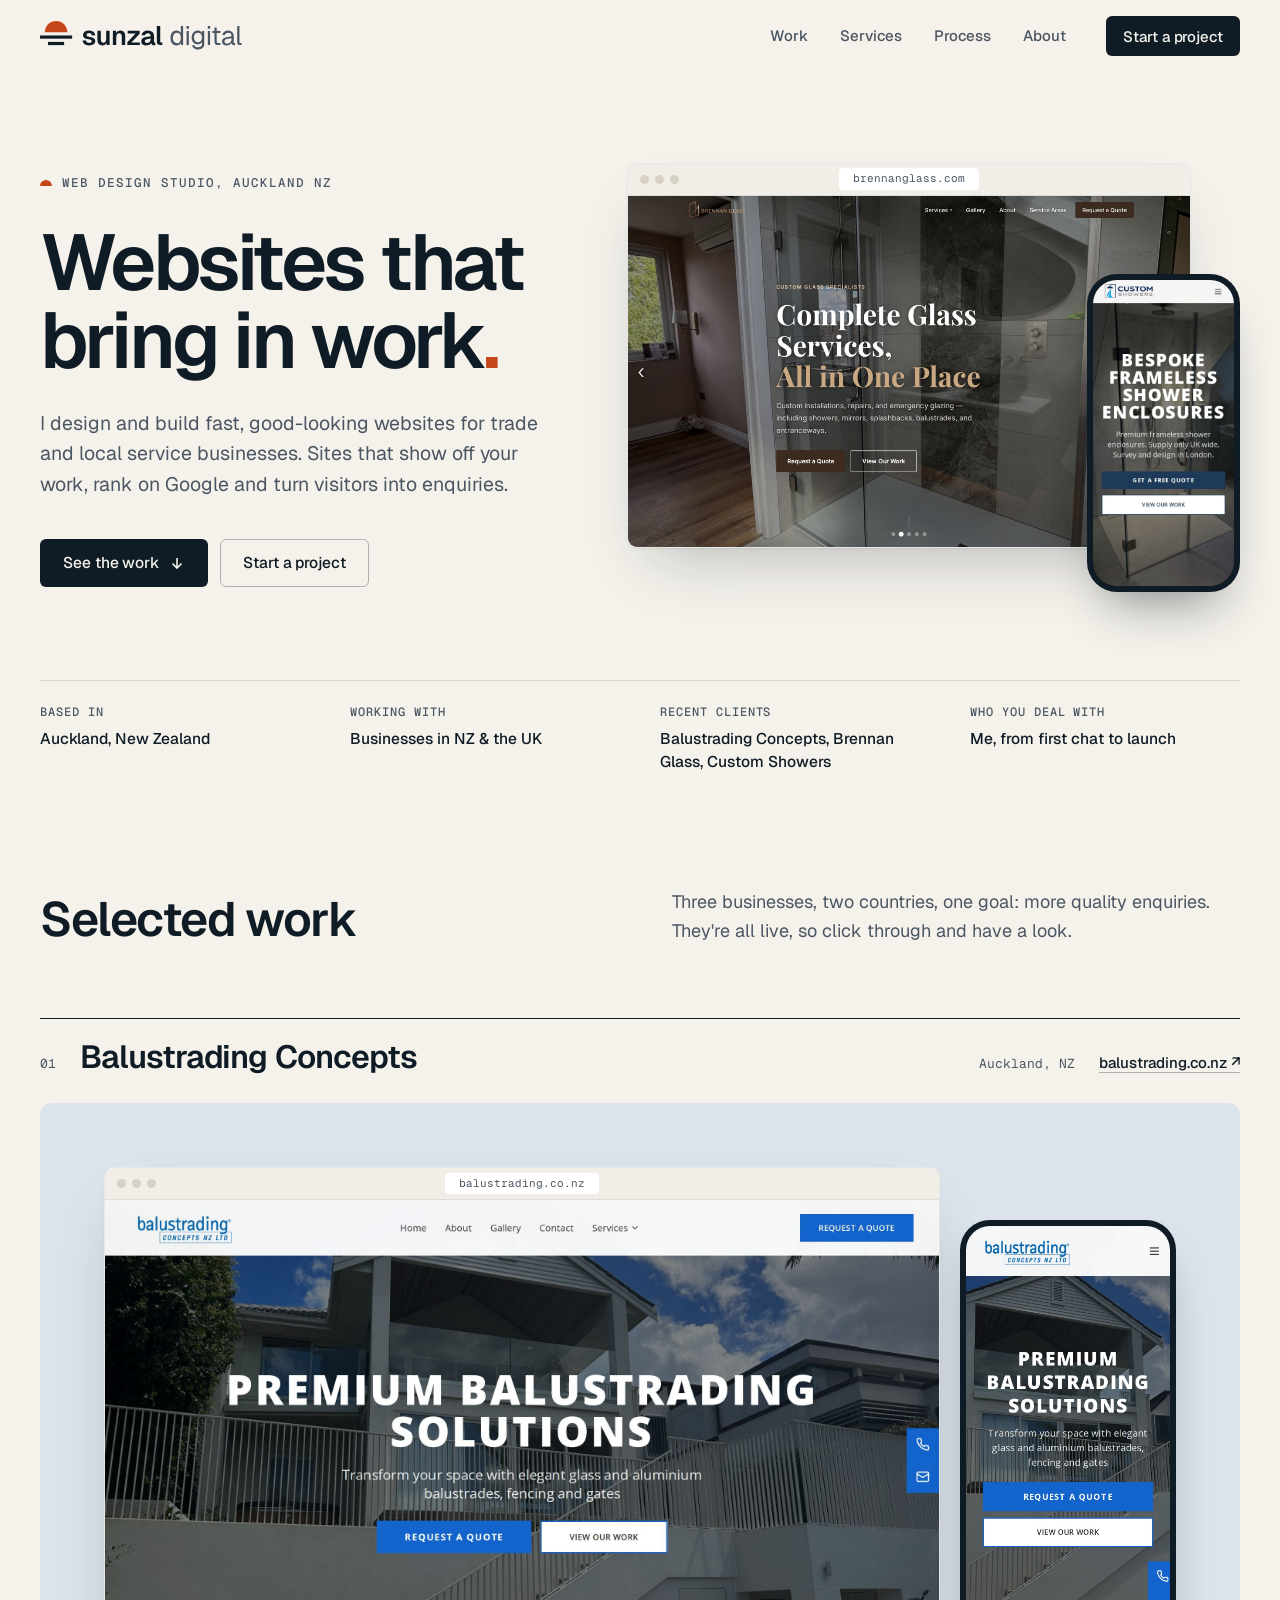
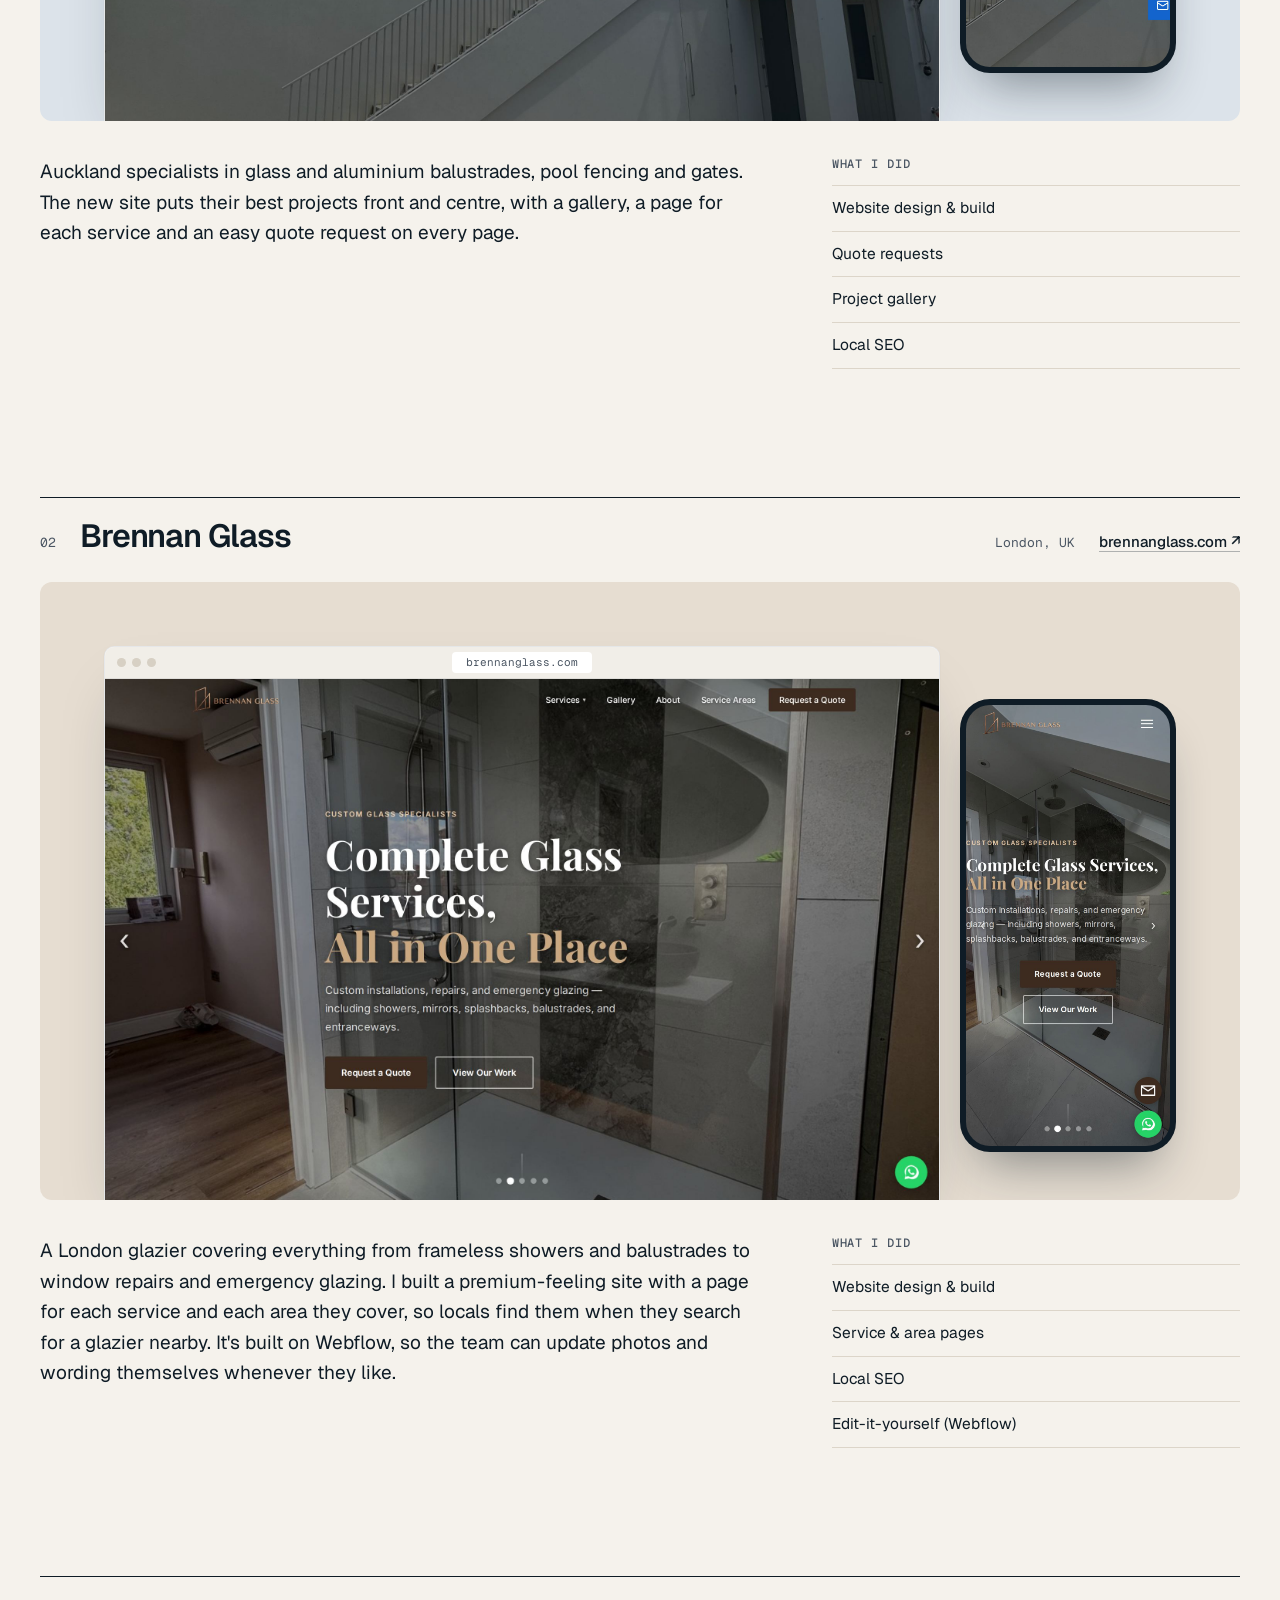
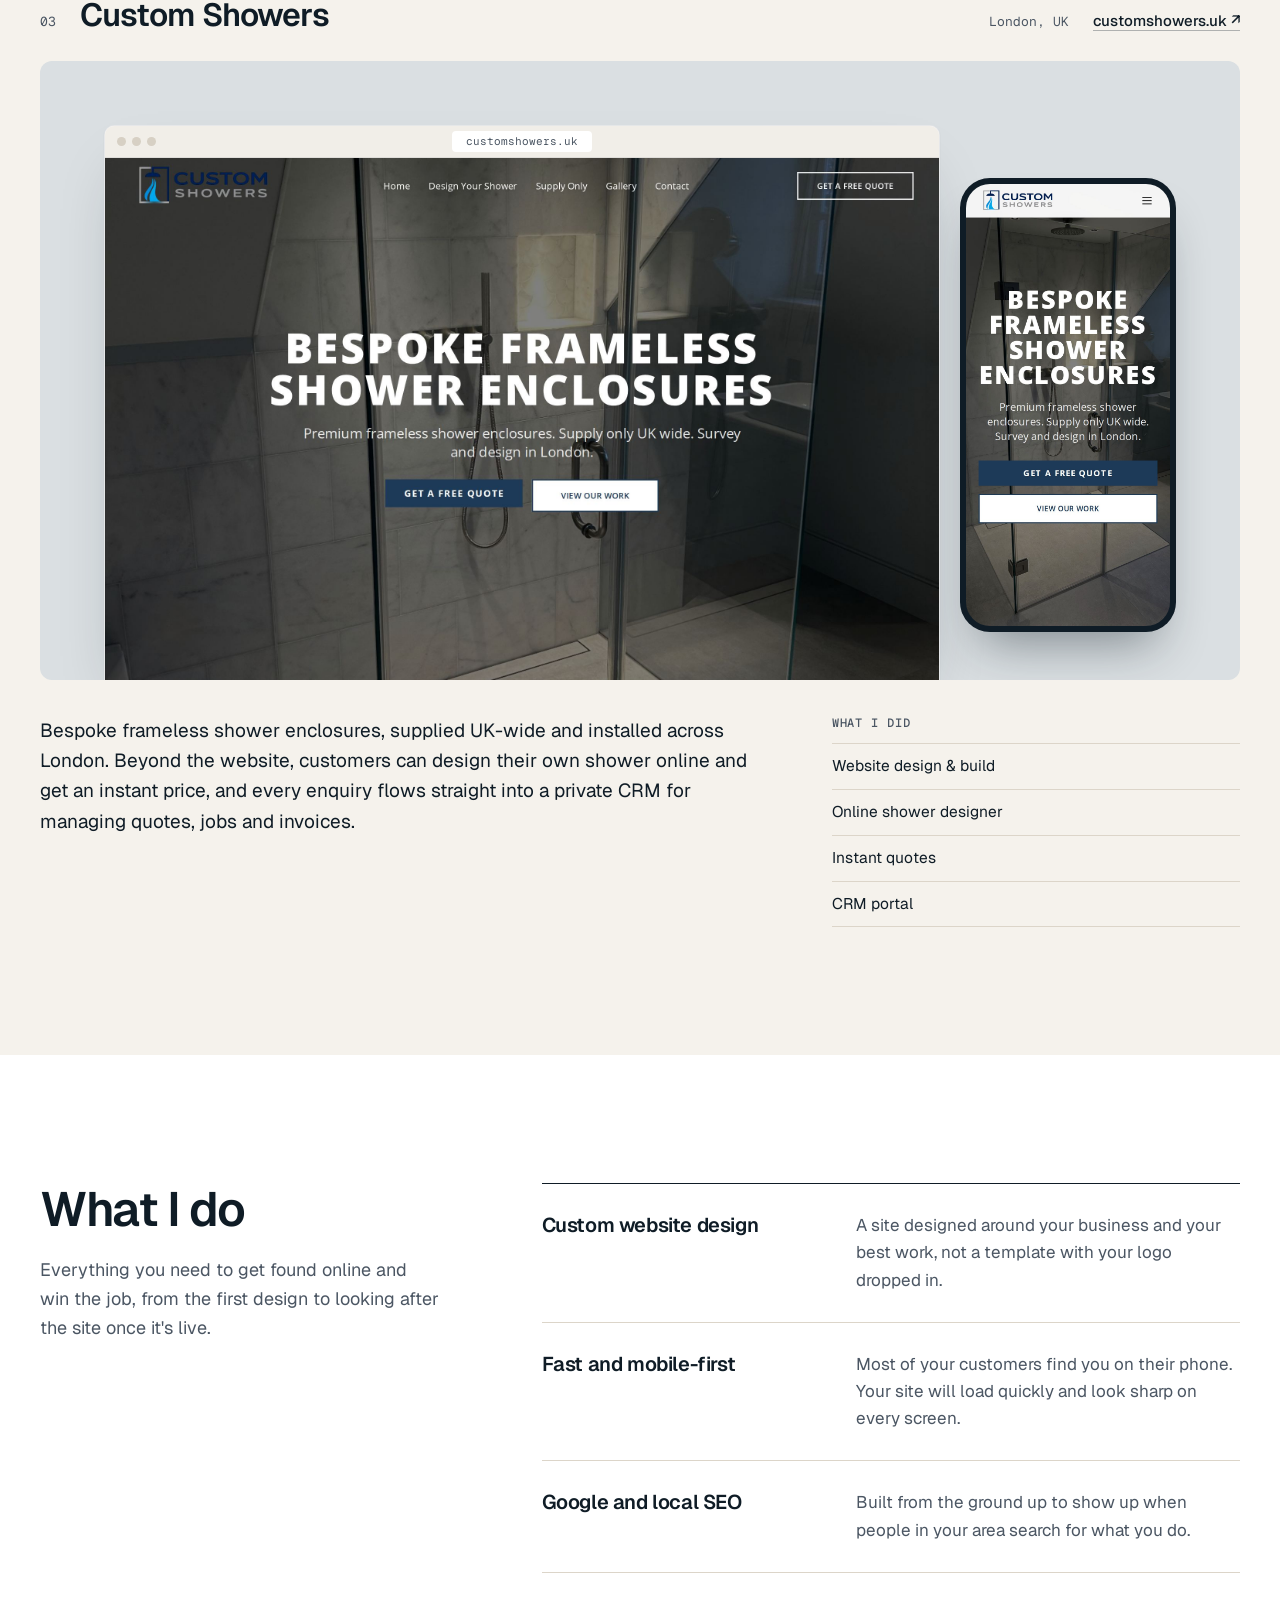
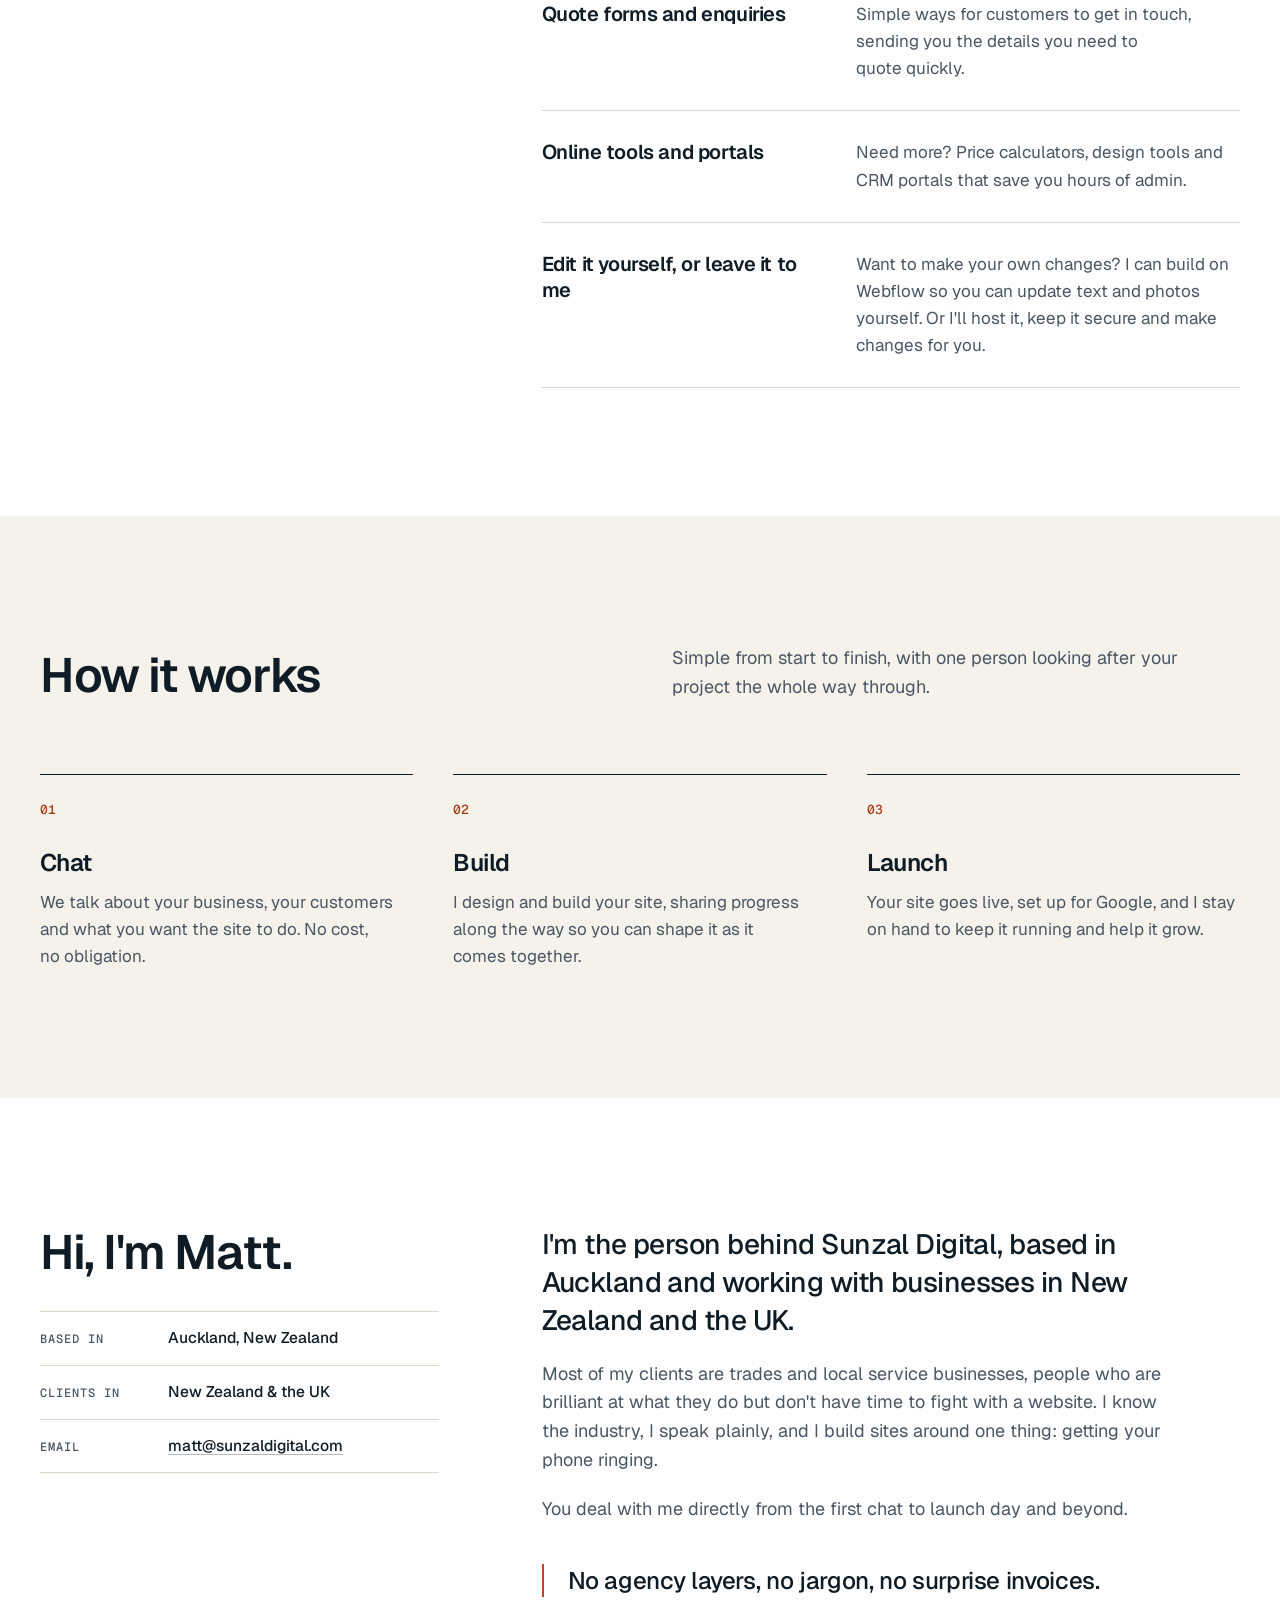
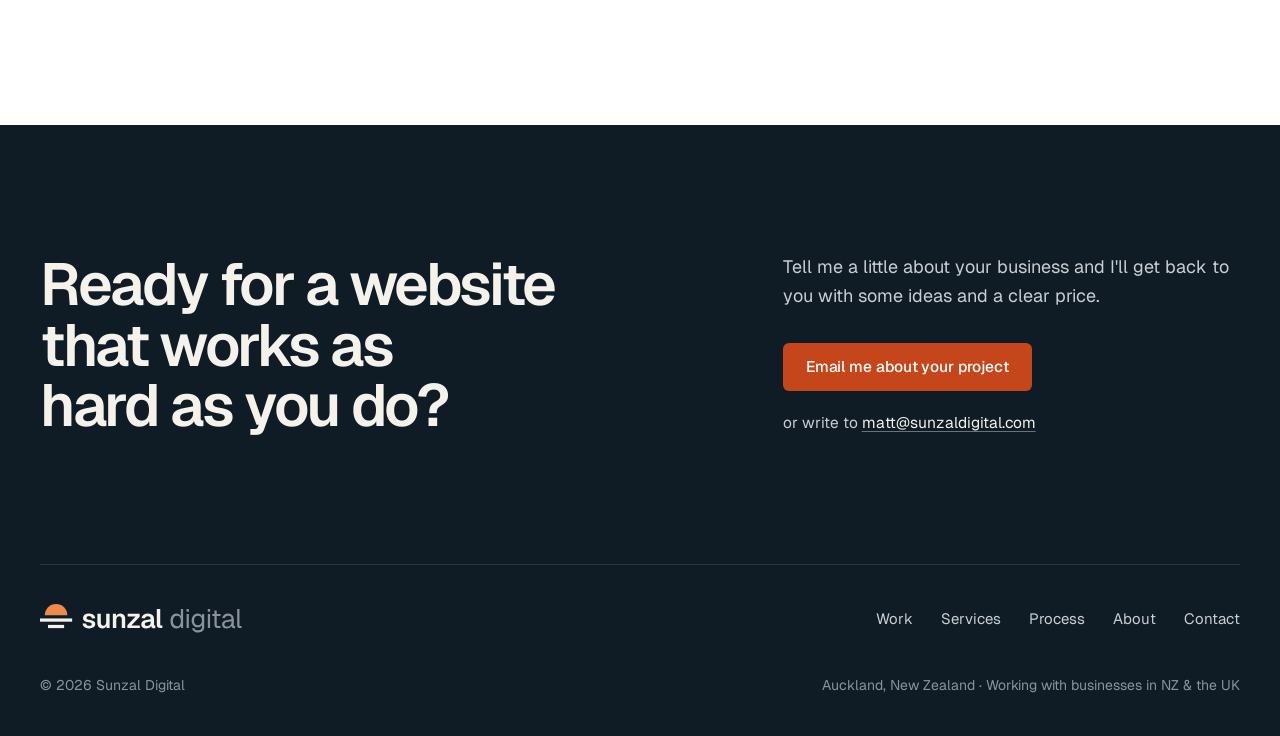
==== commit 4ad90e3f: "Merge main: use matt@sunzaldigital.com in the redesign Co-Authored-By: Claude Opus 5.5 <noreply@anth" ====
--- a/public/index.html
+++ b/public/index.html
@@ -31,7 +31,7 @@
     "url": "https://sunzaldigital.com/",
     "logo": "https://sunzaldigital.com/brand/sunzal-logo.png",
     "image": "https://sunzaldigital.com/brand/og-image.png",
-    "email": "hello@sunzaldigital.com",
+    "email": "matt@sunzaldigital.com",
     "description": "Website design and development for trade and local service businesses.",
     "address": { "@type": "PostalAddress", "addressLocality": "Auckland", "addressCountry": "NZ" },
     "areaServed": ["New Zealand", "United Kingdom"],
@@ -252,7 +252,7 @@
           <dl class="about-facts">
             <div><dt>Based in</dt><dd>Auckland, New Zealand</dd></div>
             <div><dt>Clients in</dt><dd>New Zealand &amp; the UK</dd></div>
-            <div><dt>Email</dt><dd><a href="mailto:hello@sunzaldigital.com">hello@sunzaldigital.com</a></dd></div>
+            <div><dt>Email</dt><dd><a href="mailto:matt@sunzaldigital.com">matt@sunzaldigital.com</a></dd></div>
           </dl>
         </header>
         <div class="about-copy">
@@ -269,8 +269,8 @@
         <h2 id="contact-title">Ready for a website that works as hard as you do?</h2>
         <div class="cta-body">
           <p>Tell me a little about your business and I'll get back to you with some ideas and a clear price.</p>
-          <a class="button button-sun" href="mailto:hello@sunzaldigital.com?subject=New%20website%20enquiry">Email me about your project</a>
-          <p class="cta-email">or write to <a href="mailto:hello@sunzaldigital.com">hello@sunzaldigital.com</a></p>
+          <a class="button button-sun" href="mailto:matt@sunzaldigital.com?subject=New%20website%20enquiry">Email me about your project</a>
+          <p class="cta-email">or write to <a href="mailto:matt@sunzaldigital.com">matt@sunzaldigital.com</a></p>
         </div>
       </div>
     </section>
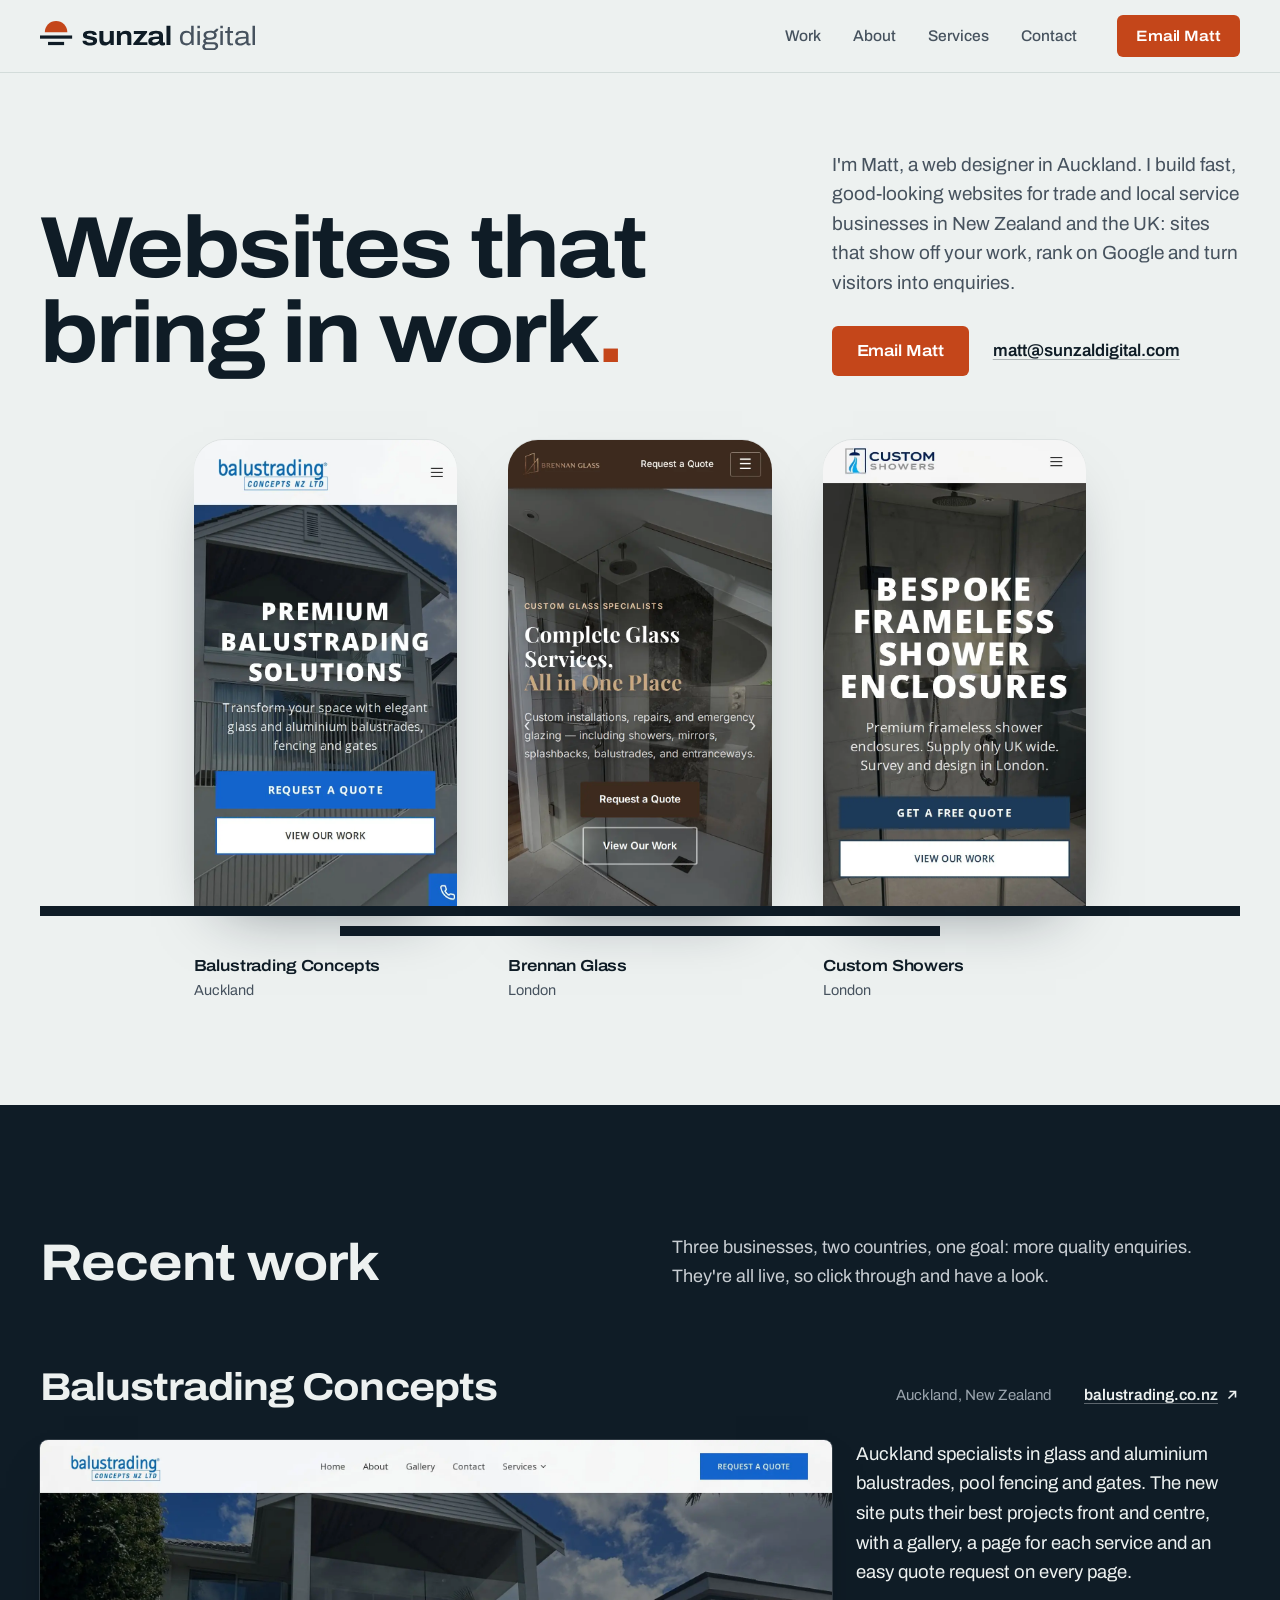
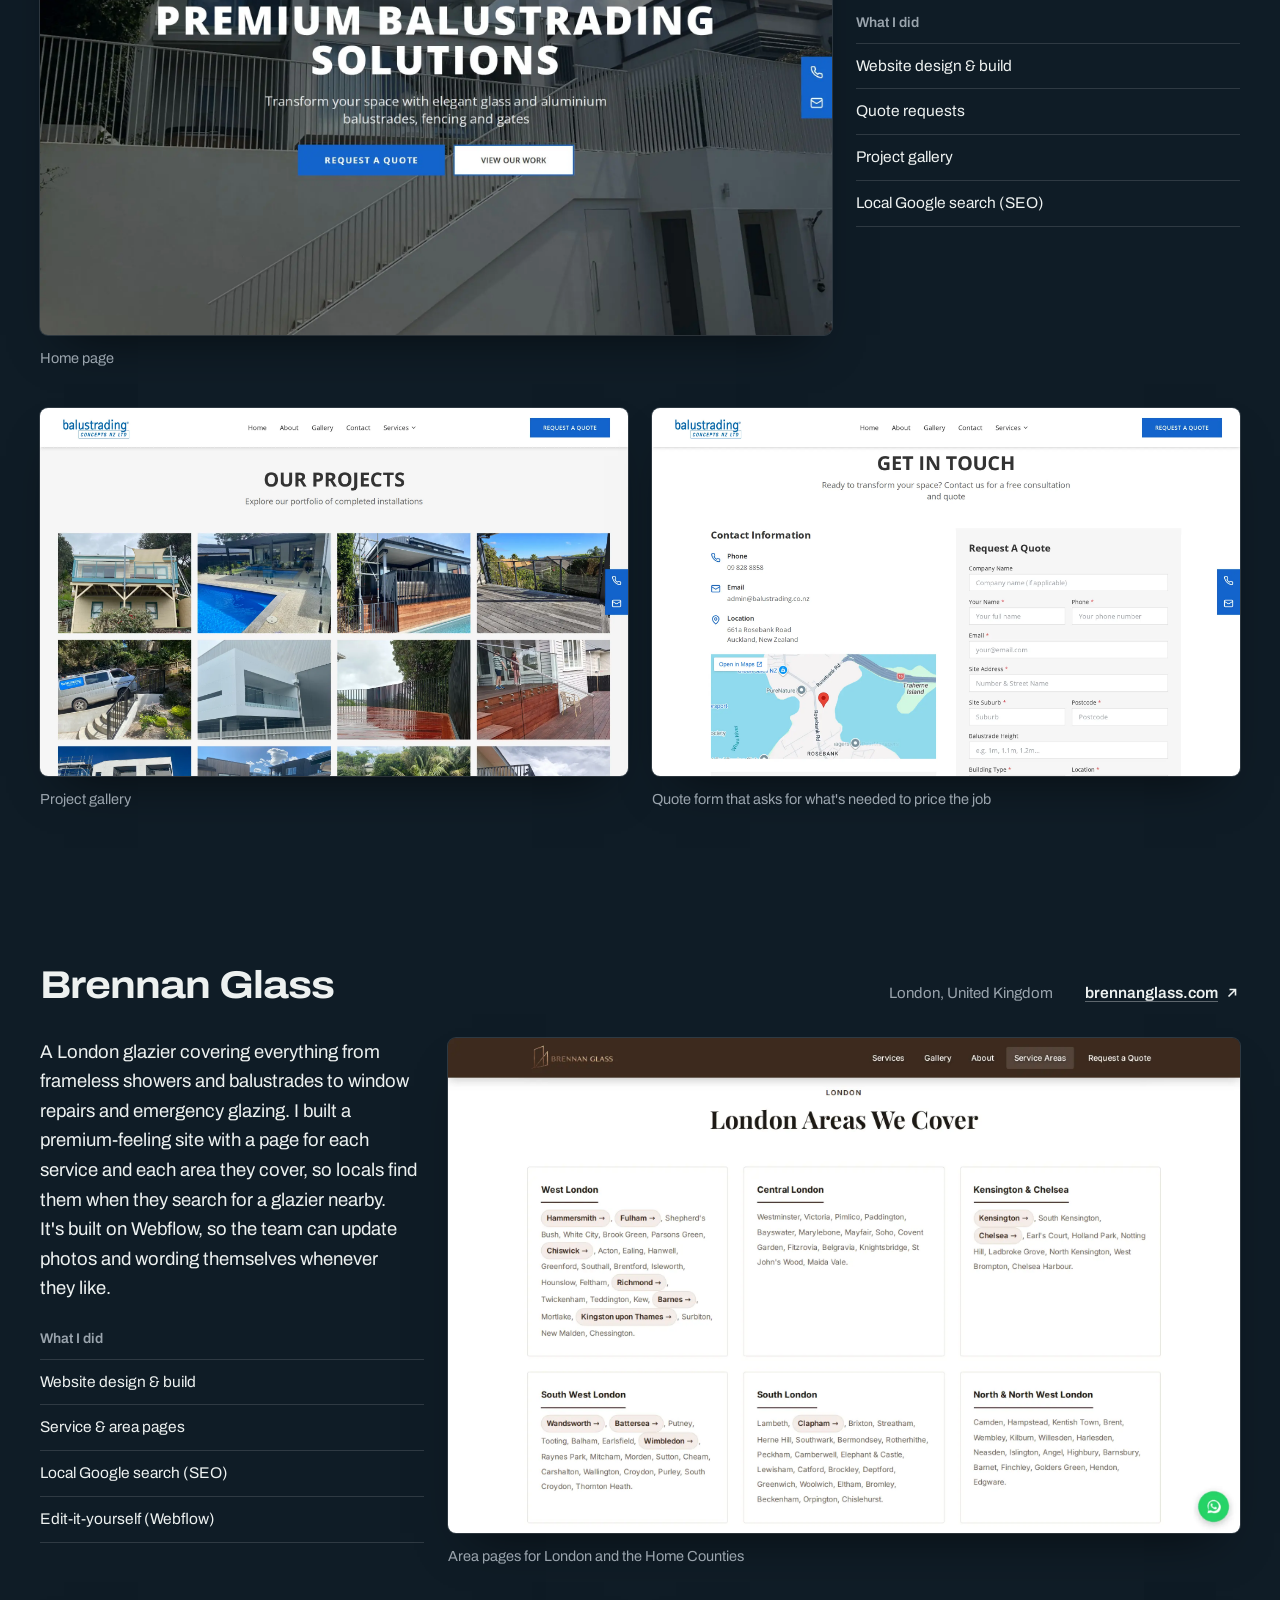
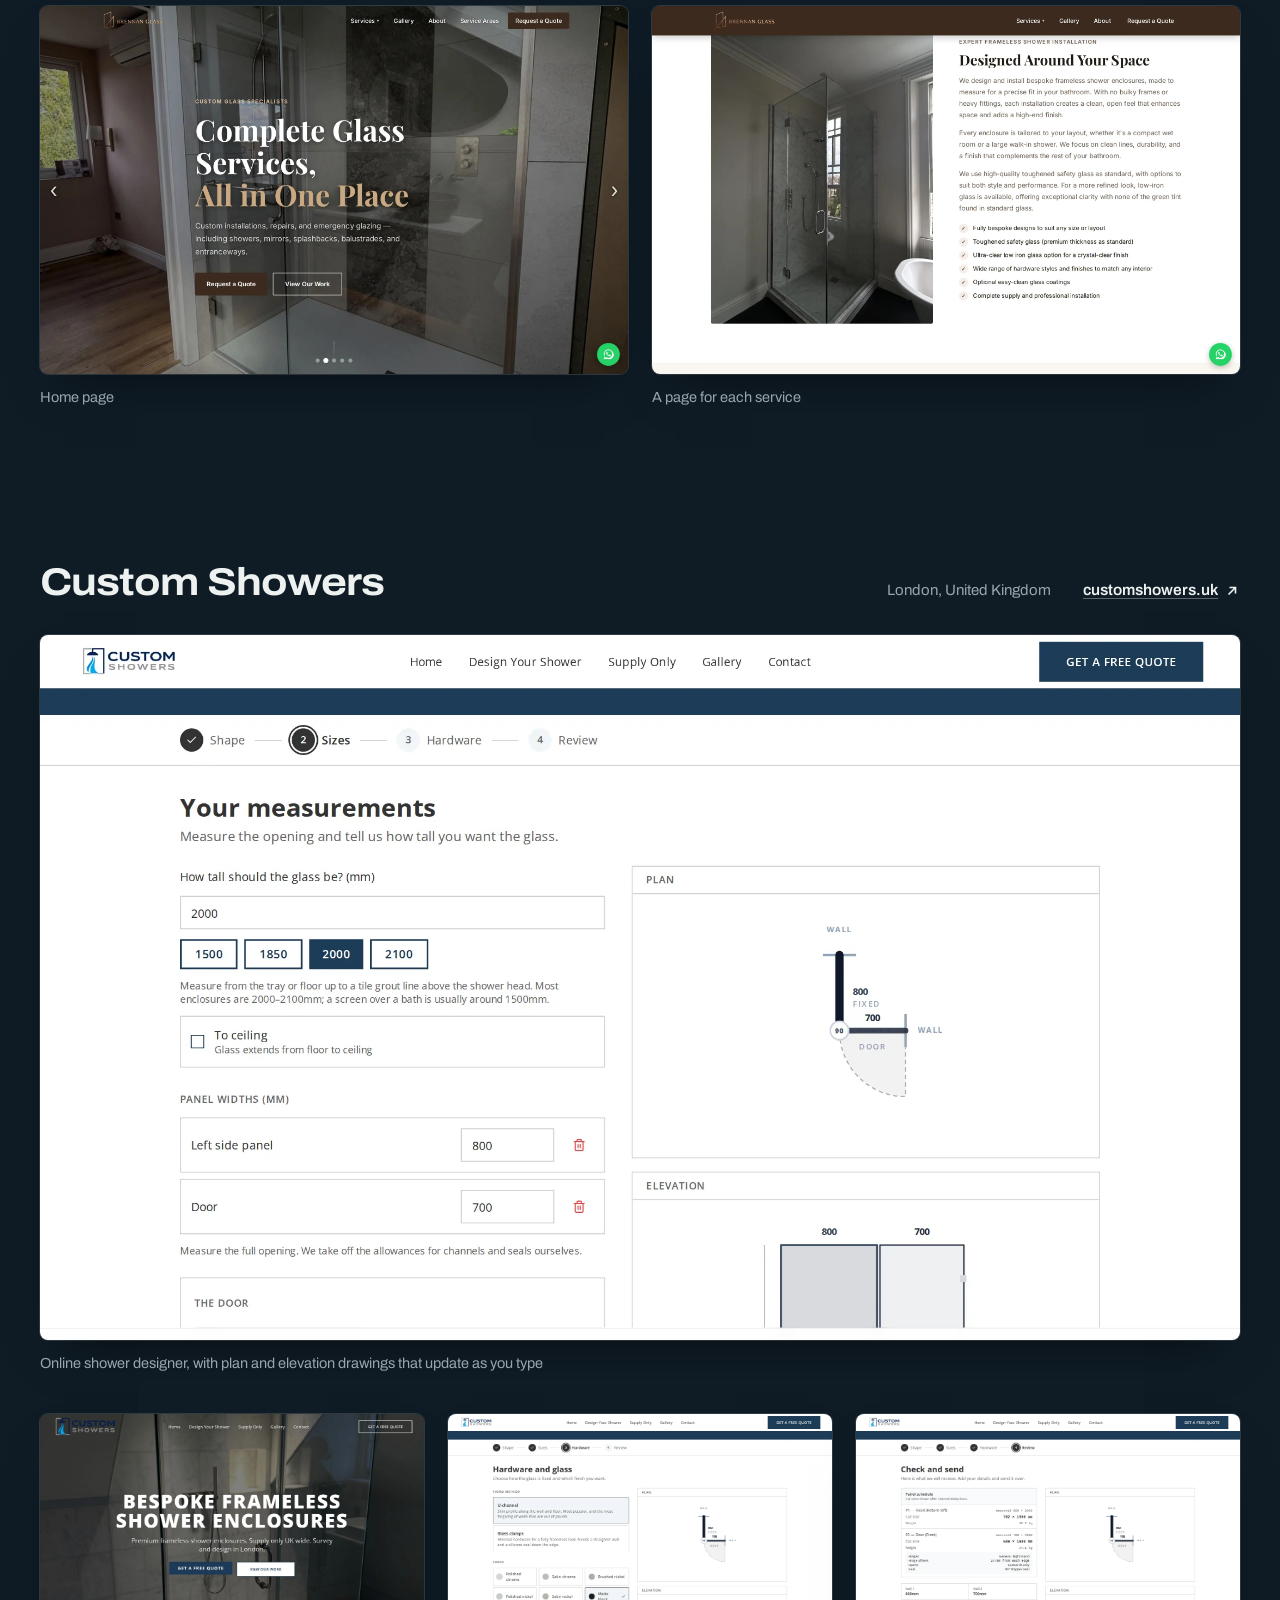
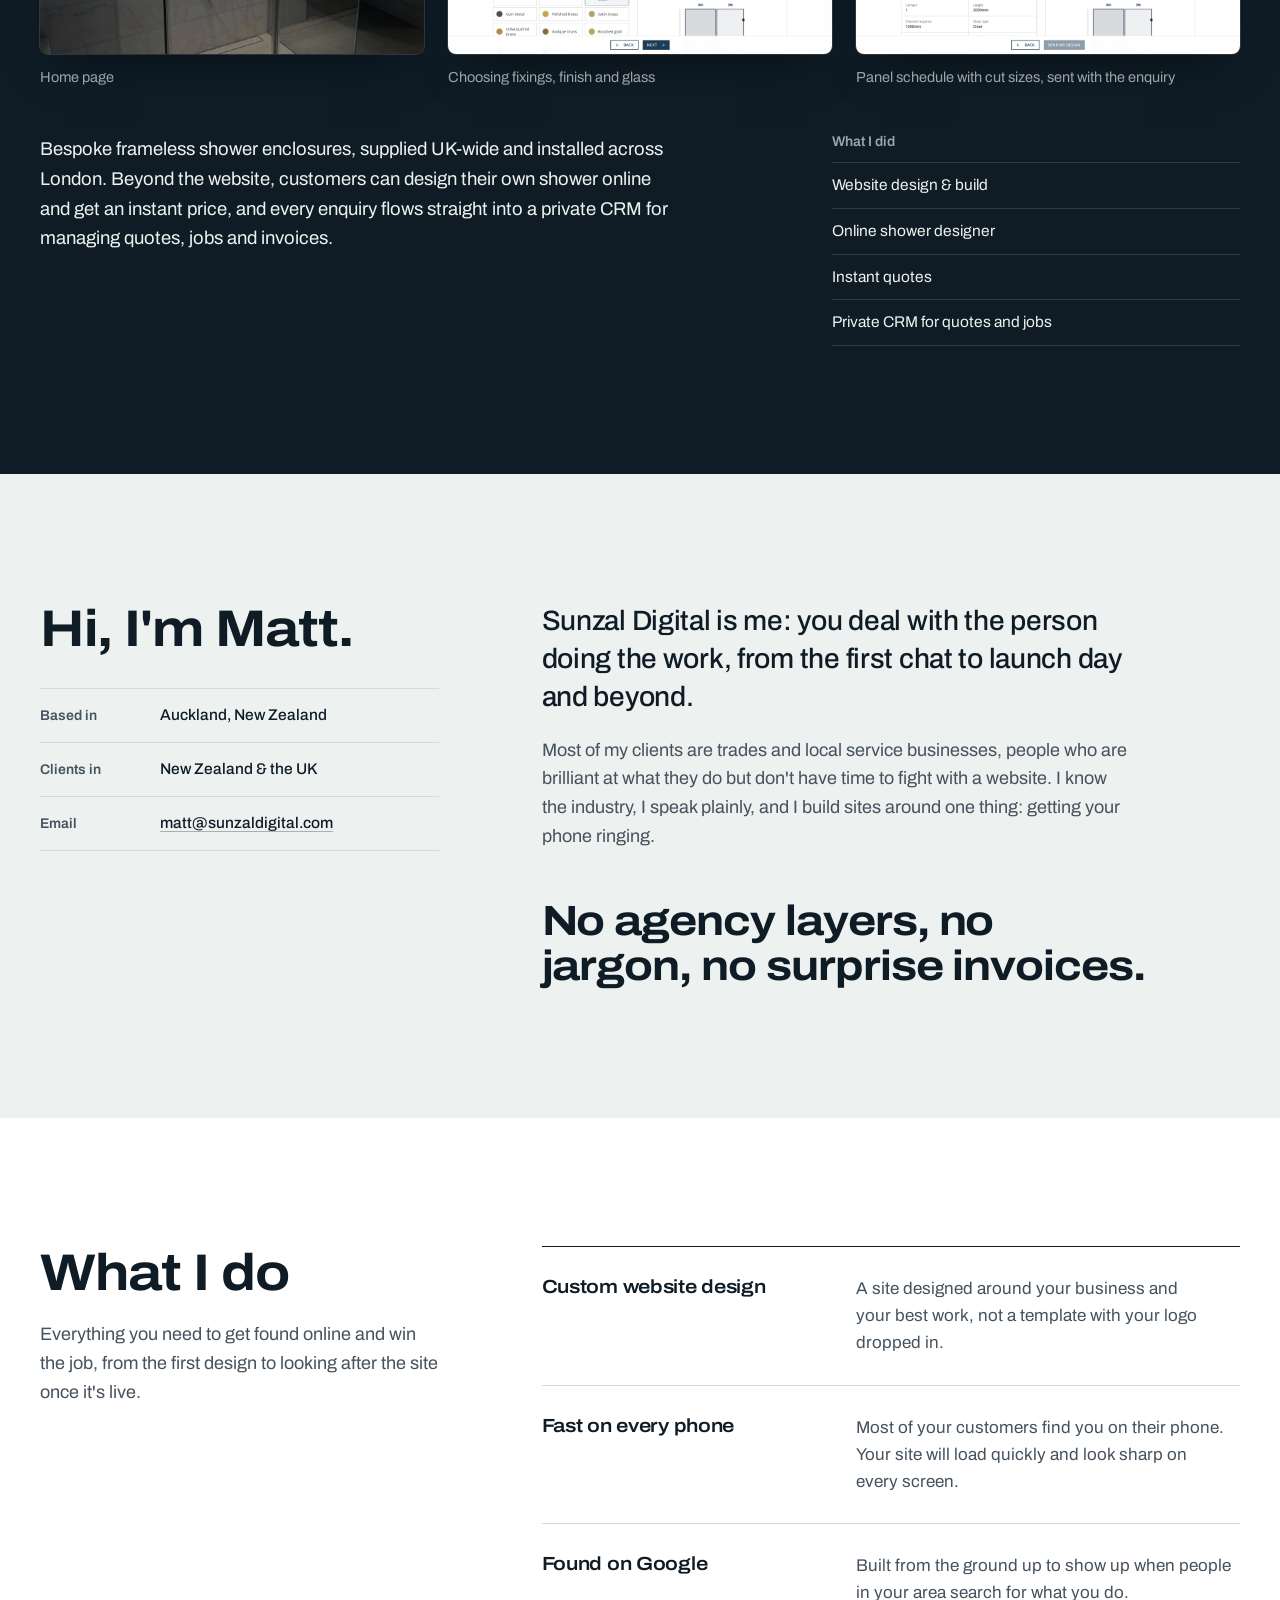
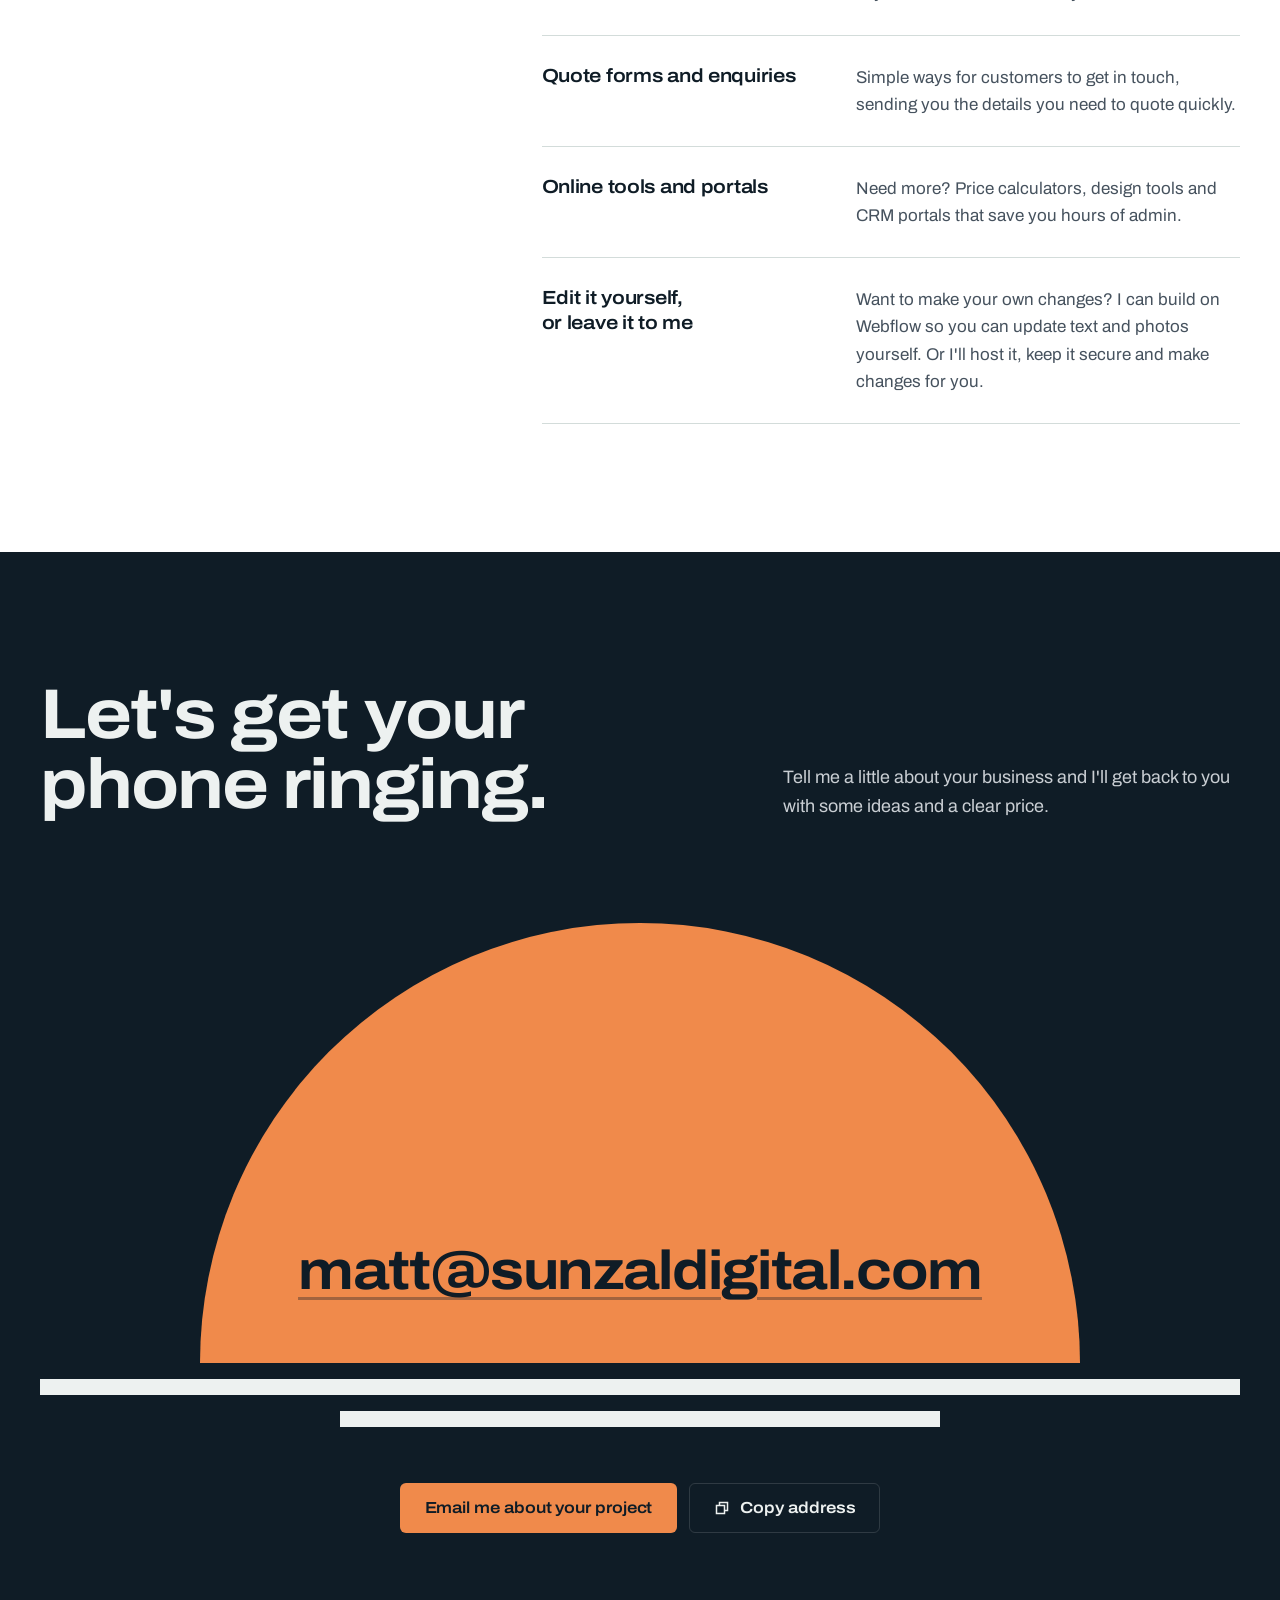
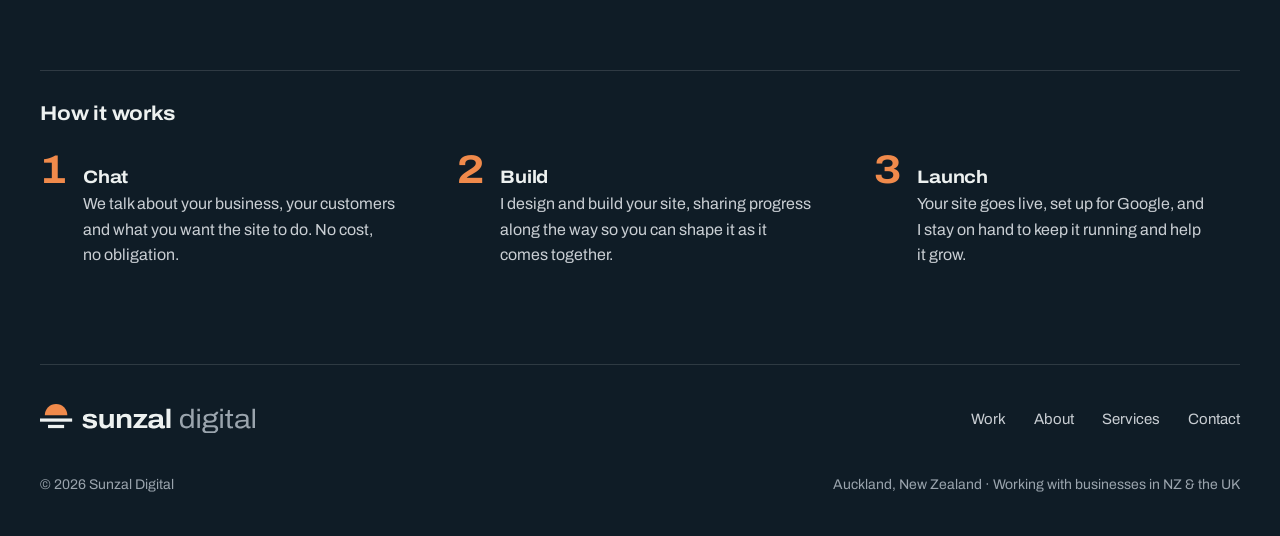
==== commit 97f64231: "Rework site with Impeccable: sunset close, Archivo, real proof Ran the Impeccable design skill (crit" ====
--- a/public/index.html
+++ b/public/index.html
@@ -15,14 +15,15 @@
   <meta property="og:image:width" content="1200">
   <meta property="og:image:height" content="630">
   <meta name="twitter:card" content="summary_large_image">
-  <meta name="theme-color" content="#0F1C26">
+  <meta name="theme-color" content="#EDF1F0">
   <link rel="icon" href="favicon.svg" type="image/svg+xml">
   <link rel="icon" href="favicon-32.png" sizes="32x32" type="image/png">
   <link rel="apple-touch-icon" href="apple-touch-icon.png">
   <link rel="preconnect" href="https://fonts.googleapis.com">
   <link rel="preconnect" href="https://fonts.gstatic.com" crossorigin>
-  <link href="https://fonts.googleapis.com/css2?family=Geist:wght@400;500;600&family=Geist+Mono:wght@400;500&display=swap" rel="stylesheet">
+  <link href="https://fonts.googleapis.com/css2?family=Archivo:wdth,wght@100..125,400..700&display=swap" rel="stylesheet">
   <link rel="stylesheet" href="style.css">
+  <script>document.documentElement.classList.add('js');</script>
   <script type="application/ld+json">
   {
     "@context": "https://schema.org",
@@ -40,25 +41,26 @@
   </script>
 </head>
 <body>
-  <svg width="0" height="0" style="position:absolute" aria-hidden="true" focusable="false"><symbol id="logo-lockup" viewBox="0 0 303.0 44.8"><path style="fill:var(--logo-sun)" d="M7.2 16.8A16.8 16.8 0 0 1 40.8 16.8Z"/><rect style="fill:var(--logo-ink)" x="0.0" y="21.6" width="48.0" height="4.8"/><rect style="fill:var(--logo-ink)" x="12.0" y="31.2" width="24.0" height="4.8"/><path style="fill:var(--logo-ink)" d="M73.48 36.48Q70.24 36.48 68.1 35.56Q65.96 34.64 64.84 33Q63.72 31.36 63.56 29.28L68.8 29.04Q69.08 30.72 70.16 31.64Q71.24 32.56 73.52 32.56Q75.32 32.56 76.26 31.98Q77.2 31.4 77.2 30.16Q77.2 29.44 76.86 28.96Q76.52 28.48 75.54 28.12Q74.56 27.76 72.68 27.4Q69.44 26.84 67.6 26.02Q65.76 25.2 65.02 23.96Q64.28 22.72 64.28 20.88Q64.28 17.88 66.58 16.02Q68.88 14.16 73.32 14.16Q76.4 14.16 78.38 15.14Q80.36 16.12 81.38 17.74Q82.4 19.36 82.56 21.36L77.36 21.6Q77.32 20.6 76.88 19.8Q76.44 19 75.56 18.54Q74.68 18.08 73.24 18.08Q71.44 18.08 70.5 18.8Q69.56 19.52 69.56 20.72Q69.56 21.56 69.94 22.12Q70.32 22.68 71.24 23.02Q72.16 23.36 73.76 23.64Q77.04 24.12 78.96 24.96Q80.88 25.8 81.7 27.06Q82.52 28.32 82.52 30.08Q82.52 33.16 80.06 34.82Q77.6 36.48 73.48 36.48ZM92.76 36.48Q89.52 36.48 87.62 34.34Q85.72 32.2 85.72 28.4V14.64H90.84V27.12Q90.84 29.8 91.74 31.06Q92.64 32.32 94.48 32.32Q96.56 32.32 97.7 30.94Q98.84 29.56 98.84 26.92V14.64H103.96V36H99.28L99.16 30.12L99.8 30.32Q99.32 33.36 97.52 34.92Q95.72 36.48 92.76 36.48ZM108.8 36V14.64H113.44L113.64 20.64L113.04 20.4Q113.36 18.16 114.36 16.8Q115.36 15.44 116.8 14.8Q118.24 14.16 119.96 14.16Q122.32 14.16 123.94 15.2Q125.56 16.24 126.4 18.06Q127.24 19.88 127.24 22.28V36H122.12V23.92Q122.12 22.12 121.76 20.88Q121.4 19.64 120.58 18.98Q119.76 18.32 118.4 18.32Q116.36 18.32 115.14 19.76Q113.92 21.2 113.92 23.92V36ZM130.44 36V31.76L142.8 18.6H130.92V14.64H148.84V18.88L136.36 32.04H149.12V36ZM158.64 36.48Q155.28 36.48 153.24 34.94Q151.2 33.4 151.2 30.64Q151.2 27.88 152.92 26.32Q154.64 24.76 158.16 24.08L165.24 22.68Q165.24 20.4 164.2 19.26Q163.16 18.12 161.12 18.12Q159.28 18.12 158.22 18.98Q157.16 19.84 156.76 21.44L151.56 21.2Q152.2 17.8 154.68 15.98Q157.16 14.16 161.12 14.16Q165.68 14.16 168.02 16.46Q170.36 18.76 170.36 23.04V30.8Q170.36 31.64 170.66 31.96Q170.96 32.28 171.56 32.28H172.24V36Q172 36.08 171.46 36.12Q170.92 36.16 170.36 36.16Q169.04 36.16 168 35.74Q166.96 35.32 166.4 34.26Q165.84 33.2 165.84 31.36L166.28 31.68Q165.96 33.08 164.9 34.18Q163.84 35.28 162.24 35.88Q160.64 36.48 158.64 36.48ZM159.68 32.76Q161.4 32.76 162.64 32.08Q163.88 31.4 164.56 30.2Q165.24 29 165.24 27.36V26.16L159.72 27.28Q158 27.64 157.26 28.34Q156.52 29.04 156.52 30.16Q156.52 31.4 157.34 32.08Q158.16 32.76 159.68 32.76ZM179.56 36Q177.24 36 175.84 34.8Q174.44 33.6 174.44 30.96V7.6H179.56V30.44Q179.56 31.24 179.98 31.64Q180.4 32.04 181.16 32.04H182.72V36Z"/><path style="fill:var(--logo-sub)" d="M203.84 36.48Q201.08 36.48 199.06 35.12Q197.04 33.76 195.96 31.28Q194.88 28.8 194.88 25.4Q194.88 22 195.96 19.52Q197.04 17.04 199.06 15.68Q201.08 14.32 203.84 14.32Q205.96 14.32 207.72 15.22Q209.48 16.12 210.36 17.76V7.6H213.72V36H210.68L210.56 32.8Q209.68 34.52 207.88 35.5Q206.08 36.48 203.84 36.48ZM204.52 33.28Q206.4 33.28 207.7 32.32Q209 31.36 209.68 29.58Q210.36 27.8 210.36 25.4Q210.36 22.92 209.68 21.16Q209 19.4 207.7 18.46Q206.4 17.52 204.52 17.52Q201.72 17.52 200.06 19.62Q198.4 21.72 198.4 25.4Q198.4 29.04 200.06 31.16Q201.72 33.28 204.52 33.28ZM218.92 36V14.8H222.28V36ZM218.84 11.48V7.56H222.36V11.48ZM235.92 42.48Q233.64 42.48 231.8 41.72Q229.96 40.96 228.72 39.56Q227.48 38.16 227.04 36.32L230.56 36.08Q231.04 37.56 232.26 38.42Q233.48 39.28 235.92 39.28Q238.8 39.28 240.34 38.12Q241.88 36.96 241.88 34.64V31.2Q241.12 32.88 239.44 33.88Q237.76 34.88 235.68 34.88Q233 34.88 230.9 33.56Q228.8 32.24 227.62 29.92Q226.44 27.6 226.44 24.6Q226.44 21.56 227.6 19.26Q228.76 16.96 230.82 15.64Q232.88 14.32 235.52 14.32Q237.76 14.32 239.54 15.36Q241.32 16.4 242.04 18.16V14.8H245.24V34.56Q245.24 37.04 244.12 38.82Q243 40.6 240.92 41.54Q238.84 42.48 235.92 42.48ZM235.84 31.68Q238.56 31.68 240.2 29.78Q241.84 27.88 241.88 24.6Q241.92 22.4 241.18 20.82Q240.44 19.24 239.06 18.38Q237.68 17.52 235.84 17.52Q233.04 17.52 231.5 19.42Q229.96 21.32 229.96 24.6Q229.96 27.88 231.54 29.78Q233.12 31.68 235.84 31.68ZM250.64 36V14.8H254V36ZM250.56 11.48V7.56H254.08V11.48ZM266.16 36Q263.28 36 261.9 34.68Q260.52 33.36 260.52 30.56V9.84H263.88V30.48Q263.88 31.92 264.52 32.48Q265.16 33.04 266.48 33.04H269.52V36ZM257.4 17.76V14.8H269.52V17.76ZM279 36.48Q275.72 36.48 273.78 34.96Q271.84 33.44 271.84 30.72Q271.84 28 273.44 26.44Q275.04 24.88 278.52 24.24L286.04 22.84Q286.04 20.16 284.78 18.84Q283.52 17.52 281 17.52Q278.8 17.52 277.52 18.5Q276.24 19.48 275.76 21.32L272.2 21.04Q272.8 18.04 275.1 16.18Q277.4 14.32 281 14.32Q285.08 14.32 287.24 16.62Q289.4 18.92 289.4 22.96V31.72Q289.4 32.44 289.66 32.74Q289.92 33.04 290.52 33.04H291.36V36Q291.2 36.04 290.84 36.06Q290.48 36.08 290.08 36.08Q288.64 36.08 287.74 35.62Q286.84 35.16 286.44 34.18Q286.04 33.2 286.04 31.6L286.44 31.68Q286.16 33.04 285.08 34.14Q284 35.24 282.4 35.86Q280.8 36.48 279 36.48ZM279.32 33.52Q281.44 33.52 282.94 32.7Q284.44 31.88 285.24 30.46Q286.04 29.04 286.04 27.28V25.76L279.16 27.04Q277 27.44 276.18 28.26Q275.36 29.08 275.36 30.4Q275.36 31.88 276.42 32.7Q277.48 33.52 279.32 33.52ZM298.68 36Q296.84 36 295.68 35.04Q294.52 34.08 294.52 32V7.6H297.88V31.72Q297.88 32.36 298.22 32.7Q298.56 33.04 299.2 33.04H301.04V36Z"/></symbol></svg>
+  <svg width="0" height="0" style="position:absolute" aria-hidden="true" focusable="false"><symbol id="logo-lockup" viewBox="0 0 324.96 44.8"><path style="fill:var(--logo-sun)" d="M7.2 16.8A16.8 16.8 0 0 1 40.8 16.8Z"/><rect style="fill:var(--logo-ink)" x="0.0" y="21.6" width="48.0" height="4.8"/><rect style="fill:var(--logo-ink)" x="12.0" y="31.2" width="24.0" height="4.8"/><path style="fill:var(--logo-ink)" d="M74.36 36.48Q72.08 36.48 70.12 36.06Q68.16 35.64 66.68 34.82Q65.2 34 64.36 32.78Q63.52 31.56 63.52 29.96Q63.52 29.8 63.54 29.64Q63.56 29.48 63.6 29.36H69.48Q69.48 29.4 69.46 29.52Q69.44 29.64 69.44 29.72Q69.48 30.68 70.18 31.26Q70.88 31.84 72.02 32.1Q73.16 32.36 74.44 32.36Q75.6 32.36 76.74 32.2Q77.88 32.04 78.62 31.58Q79.36 31.12 79.36 30.24Q79.36 29.28 78.46 28.8Q77.56 28.32 76 28.04Q74.44 27.76 72.44 27.4Q70.84 27.12 69.34 26.68Q67.84 26.24 66.68 25.54Q65.52 24.84 64.84 23.74Q64.16 22.64 64.16 21Q64.16 19.28 64.94 18.04Q65.72 16.8 67.12 16Q68.52 15.2 70.44 14.82Q72.36 14.44 74.64 14.44Q76.72 14.44 78.52 14.82Q80.32 15.2 81.7 15.96Q83.08 16.72 83.86 17.82Q84.64 18.92 84.64 20.36Q84.64 20.56 84.62 20.76Q84.6 20.96 84.6 21.04H78.72V20.8Q78.72 20.04 78.16 19.56Q77.6 19.08 76.66 18.82Q75.72 18.56 74.52 18.56Q73.88 18.56 73.1 18.64Q72.32 18.72 71.62 18.92Q70.92 19.12 70.48 19.48Q70.04 19.84 70.04 20.4Q70.04 21.16 70.82 21.56Q71.6 21.96 72.9 22.2Q74.2 22.44 75.68 22.76Q77.44 23.04 79.14 23.42Q80.84 23.8 82.22 24.46Q83.6 25.12 84.42 26.32Q85.24 27.52 85.24 29.48Q85.24 31.44 84.46 32.8Q83.68 34.16 82.22 34.96Q80.76 35.76 78.76 36.12Q76.76 36.48 74.36 36.48ZM96.72 36.48Q92.88 36.48 90.8 34.54Q88.72 32.6 88.72 28.44V14.92H94.64V27.48Q94.64 28.6 94.92 29.4Q95.2 30.2 95.76 30.7Q96.32 31.2 97.12 31.44Q97.92 31.68 98.92 31.68Q100.4 31.68 101.62 31.04Q102.84 30.4 103.56 29.24Q104.28 28.08 104.28 26.64V14.92H110.2V36H105.4L104.96 32.76H104.64Q103.72 34.04 102.46 34.86Q101.2 35.68 99.74 36.08Q98.28 36.48 96.72 36.48ZM114.88 36V14.92H119.72L120.16 18.16H120.48Q121.44 16.88 122.68 16.06Q123.92 15.24 125.38 14.84Q126.84 14.44 128.4 14.44Q130.96 14.44 132.74 15.3Q134.52 16.16 135.46 17.94Q136.4 19.72 136.4 22.48V36H130.48V23.44Q130.48 22.32 130.18 21.52Q129.88 20.72 129.32 20.22Q128.76 19.72 127.96 19.48Q127.16 19.24 126.16 19.24Q124.68 19.24 123.48 19.9Q122.28 20.56 121.54 21.68Q120.8 22.8 120.8 24.32V36ZM139.36 36V33.6L150.92 19.36H140.12V14.92H159.96V17.2L148.32 31.56H160.4V36ZM169.64 36.48Q168.16 36.48 166.74 36.22Q165.32 35.96 164.18 35.3Q163.04 34.64 162.36 33.44Q161.68 32.24 161.68 30.4Q161.68 28.04 162.86 26.6Q164.04 25.16 166.2 24.42Q168.36 23.68 171.3 23.44Q174.24 23.2 177.8 23.2V22Q177.8 20.92 177.32 20.18Q176.84 19.44 175.82 19.08Q174.8 18.72 173.12 18.72Q171.64 18.72 170.6 19Q169.56 19.28 169 19.74Q168.44 20.2 168.44 20.88V21.32H162.6Q162.56 21.16 162.54 20.98Q162.52 20.8 162.52 20.6Q162.52 18.72 163.78 17.34Q165.04 15.96 167.46 15.2Q169.88 14.44 173.32 14.44Q176.68 14.44 178.98 15.16Q181.28 15.88 182.48 17.4Q183.68 18.92 183.68 21.36V30.56Q183.68 31.28 184.04 31.66Q184.4 32.04 185.04 32.04H186.76V35.8Q186.28 35.96 185.3 36.22Q184.32 36.48 183.08 36.48Q181.56 36.48 180.58 36.1Q179.6 35.72 179.06 35.02Q178.52 34.32 178.28 33.48H178Q177.08 34.36 175.84 35.06Q174.6 35.76 173.04 36.12Q171.48 36.48 169.64 36.48ZM171.4 32.16Q172.52 32.16 173.64 31.86Q174.76 31.56 175.7 31.02Q176.64 30.48 177.22 29.68Q177.8 28.88 177.8 27.88V26.72Q174.52 26.72 172.26 27.02Q170 27.32 168.82 28.04Q167.64 28.76 167.64 30Q167.64 30.8 168.14 31.26Q168.64 31.72 169.5 31.94Q170.36 32.16 171.4 32.16ZM188.88 36V7.04H194.8V36Z"/><path style="fill:var(--logo-sub)" d="M218.36 36.48Q215.4 36.48 213.3 35.28Q211.2 34.08 210.08 31.62Q208.96 29.16 208.96 25.4Q208.96 21.68 210.1 19.26Q211.24 16.84 213.32 15.66Q215.4 14.48 218.24 14.48Q219.84 14.48 221.18 14.82Q222.52 15.16 223.6 15.88Q224.68 16.6 225.48 17.72H225.76V7.08H229.48V36H226.48L226.12 32.84H225.84Q224.6 34.72 222.66 35.6Q220.72 36.48 218.36 36.48ZM219.2 33.28Q221.28 33.28 222.76 32.44Q224.24 31.6 225 29.94Q225.76 28.28 225.76 25.8V25.2Q225.76 23.12 225.28 21.68Q224.8 20.24 223.92 19.36Q223.04 18.48 221.84 18.08Q220.64 17.68 219.24 17.68Q217.24 17.68 215.8 18.46Q214.36 19.24 213.6 20.86Q212.84 22.48 212.84 25.08V25.88Q212.84 28.52 213.6 30.14Q214.36 31.76 215.8 32.52Q217.24 33.28 219.2 33.28ZM235.08 10.92V7.08H238.8V10.92ZM235.08 36V14.96H238.8V36ZM248.36 43.44Q246.72 43.44 245.34 42.84Q243.96 42.24 243.16 41.08Q242.36 39.92 242.36 38.24Q242.36 36.56 243.38 35.34Q244.4 34.12 245.88 33.56Q244.8 33.04 244.24 32.12Q243.68 31.2 243.68 30.12Q243.68 28.68 244.7 27.64Q245.72 26.6 247.36 26.28Q245.88 25.4 245.08 24.06Q244.28 22.72 244.28 21.16Q244.28 19.08 245.34 17.58Q246.4 16.08 248.58 15.28Q250.76 14.48 254.04 14.48Q255.52 14.48 256.76 14.66Q258 14.84 259 15.16Q260.68 14.56 261.58 13.58Q262.48 12.6 262.72 11.48H266.36Q266.28 12.72 265.72 13.76Q265.16 14.8 264.14 15.52Q263.12 16.24 261.64 16.52Q262.76 17.4 263.3 18.58Q263.84 19.76 263.84 21.16Q263.84 23.16 262.84 24.68Q261.84 26.2 259.76 27.02Q257.68 27.84 254.44 27.84H250.04Q248.92 27.84 248.2 28.3Q247.48 28.76 247.48 29.68Q247.48 30.56 248.22 31.06Q248.96 31.56 250.2 31.56H260.48Q263 31.56 264.54 33.18Q266.08 34.8 266.08 37.24Q266.08 39 265.16 40.42Q264.24 41.84 262.68 42.64Q261.12 43.44 259.08 43.44ZM249.2 40.64H259Q259.92 40.64 260.66 40.26Q261.4 39.88 261.84 39.2Q262.28 38.52 262.28 37.72Q262.28 36.36 261.48 35.56Q260.68 34.76 259.44 34.76H249.2Q247.92 34.76 247.04 35.6Q246.16 36.44 246.16 37.72Q246.16 39.04 247.02 39.84Q247.88 40.64 249.2 40.64ZM254.08 25.08Q257.12 25.08 258.6 24.06Q260.08 23.04 260.08 21.16Q260.08 19.28 258.6 18.26Q257.12 17.24 254.08 17.24Q251.04 17.24 249.56 18.26Q248.08 19.28 248.08 21.16Q248.08 22.4 248.72 23.28Q249.36 24.16 250.68 24.62Q252 25.08 254.08 25.08ZM269.32 10.92V7.08H273.04V10.92ZM269.32 36V14.96H273.04V36ZM284.6 36.48Q282.88 36.48 281.84 35.9Q280.8 35.32 280.32 34.2Q279.84 33.08 279.84 31.48V18H276.48V14.96H279.92L280.64 9H283.56V14.96H288.32V18H283.56V30.92Q283.56 32.16 283.96 32.8Q284.36 33.44 285.76 33.44H288.32V35.84Q287.84 36.04 287.18 36.18Q286.52 36.32 285.84 36.4Q285.16 36.48 284.6 36.48ZM299 36.48Q297.52 36.48 296.16 36.18Q294.8 35.88 293.7 35.22Q292.6 34.56 291.98 33.42Q291.36 32.28 291.36 30.56Q291.36 28.2 292.6 26.78Q293.84 25.36 296.06 24.66Q298.28 23.96 301.26 23.74Q304.24 23.52 307.72 23.52V21.72Q307.72 20.24 307.18 19.3Q306.64 18.36 305.36 17.92Q304.08 17.48 301.76 17.48Q299.76 17.48 298.48 17.9Q297.2 18.32 296.6 19.02Q296 19.72 296 20.56V21.24H292.36Q292.32 21.04 292.32 20.86Q292.32 20.68 292.32 20.4Q292.32 18.52 293.48 17.18Q294.64 15.84 296.84 15.16Q299.04 14.48 302.12 14.48Q305.2 14.48 307.26 15.2Q309.32 15.92 310.38 17.4Q311.44 18.88 311.44 21.24V31.96Q311.44 32.76 311.76 33.1Q312.08 33.44 312.72 33.44H314.52V35.88Q313.96 36.08 313.16 36.26Q312.36 36.44 311.48 36.44Q310.2 36.44 309.46 36Q308.72 35.56 308.38 34.76Q308.04 33.96 307.92 33H307.64Q306.72 34.08 305.36 34.88Q304 35.68 302.38 36.08Q300.76 36.48 299 36.48ZM299.8 33.44Q301.24 33.44 302.64 33.04Q304.04 32.64 305.18 31.92Q306.32 31.2 307.02 30.18Q307.72 29.16 307.72 27.92V26.2Q303.64 26.2 300.84 26.54Q298.04 26.88 296.62 27.78Q295.2 28.68 295.2 30.4Q295.2 31.52 295.82 32.18Q296.44 32.84 297.5 33.14Q298.56 33.44 299.8 33.44ZM317.36 36V7.08H321.08V36Z"/></symbol><symbol id="icon-arrow" viewBox="0 0 16 16"><path d="M4.5 11.5 11.5 4.5M5.5 4.5h6v6" fill="none" stroke="currentColor" stroke-width="1.6"/></symbol><symbol id="icon-copy" viewBox="0 0 16 16"><path d="M5.5 5.5V2.5h8v8h-3M2.5 5.5h8v8h-8z" fill="none" stroke="currentColor" stroke-width="1.5"/></symbol></svg>
 
   <a class="skip-link" href="#main">Skip to content</a>
 
   <header class="site-header" id="top">
     <div class="container header-inner">
       <a class="logo" href="#top" aria-label="Sunzal Digital, back to top">
-        <svg class="logo-svg" viewBox="0 0 303 44.8" aria-hidden="true" focusable="false"><use href="#logo-lockup"/></svg>
+        <svg class="logo-svg" viewBox="0 0 324.96 44.8" aria-hidden="true" focusable="false"><use href="#logo-lockup"/></svg>
       </a>
+      <a class="header-email" href="mailto:matt@sunzaldigital.com?subject=New%20website%20enquiry&amp;body=Hi%20Matt%2C%0A%0ABusiness%20name%3A%0AWhat%20you%20do%20and%20where%3A%0ACurrent%20website%20%28if%20any%29%3A%0A%0A">Email</a>
       <button class="menu-toggle" type="button" aria-expanded="false" aria-controls="site-nav">
+        <span class="menu-toggle-label">Menu</span>
         <span class="menu-toggle-icon" aria-hidden="true"></span>
-        <span class="menu-toggle-label">Menu</span>
       </button>
       <nav class="site-nav" id="site-nav" aria-label="Main">
         <a href="#work">Work</a>
+        <a href="#about">About</a>
         <a href="#services">Services</a>
-        <a href="#process">Process</a>
-        <a href="#about">About</a>
-        <a class="button button-dark button-small" href="#contact">Start a project</a>
+        <a href="#contact">Contact</a>
+        <a class="button button-sun button-small" href="mailto:matt@sunzaldigital.com?subject=New%20website%20enquiry&amp;body=Hi%20Matt%2C%0A%0ABusiness%20name%3A%0AWhat%20you%20do%20and%20where%3A%0ACurrent%20website%20%28if%20any%29%3A%0A%0A">Email Matt</a>
       </nav>
     </div>
   </header>
@@ -66,186 +68,112 @@
   <main id="main">
 
     <section class="hero" aria-labelledby="hero-title">
-      <div class="container hero-grid">
-        <div class="hero-copy">
-          <p class="kicker"><span class="kicker-sun" aria-hidden="true"></span>Web design studio, Auckland NZ</p>
-          <h1 id="hero-title">Websites that bring in work<span class="full-stop">.</span></h1>
-          <p class="lede">I design and build fast, good-looking websites for trade and local service businesses. Sites that show off your work, rank on Google and turn visitors into enquiries.</p>
+      <div class="container hero-head">
+        <h1 id="hero-title">Websites that bring in&nbsp;work<span class="full-stop">.</span></h1>
+        <div class="hero-side">
+          <p class="lede">I'm Matt, a web designer in Auckland. I build fast, good-looking websites for trade and local service businesses in New Zealand and the UK: sites that show off your work, rank on Google and turn visitors into enquiries.</p>
           <div class="actions">
-            <a class="button button-dark" href="#work">See the work
-              <svg class="button-icon" viewBox="0 0 16 16" aria-hidden="true"><path d="M8 3v10M3.5 8.5 8 13l4.5-4.5" fill="none" stroke="currentColor" stroke-width="1.6"/></svg>
-            </a>
-            <a class="button button-outline" href="#contact">Start a project</a>
-          </div>
-        </div>
-
-        <div class="hero-visual" aria-hidden="true">
-          <div class="browser">
-            <div class="browser-bar"><i></i><i></i><i></i><span>brennanglass.com</span></div>
-            <img src="images/brennan.jpg" alt="" width="2160" height="1350" fetchpriority="high">
-          </div>
-          <div class="phone">
-            <img src="images/customshowers-mobile.jpg" alt="" width="780" height="1688">
+            <a class="button button-sun" href="mailto:matt@sunzaldigital.com?subject=New%20website%20enquiry&amp;body=Hi%20Matt%2C%0A%0ABusiness%20name%3A%0AWhat%20you%20do%20and%20where%3A%0ACurrent%20website%20%28if%20any%29%3A%0A%0A">Email Matt</a>
+            <a class="text-link" href="mailto:matt@sunzaldigital.com">matt@sunzaldigital.com</a>
           </div>
         </div>
       </div>
 
       <div class="container">
-        <dl class="facts">
-          <div><dt>Based in</dt><dd>Auckland, New Zealand</dd></div>
-          <div><dt>Working with</dt><dd>Businesses in NZ &amp; the UK</dd></div>
-          <div><dt>Recent clients</dt><dd>Balustrading Concepts, Brennan Glass, Custom Showers</dd></div>
-          <div><dt>Who you deal with</dt><dd>Me, from first chat to launch</dd></div>
-        </dl>
-      </div>
-    </section>
-
-    <section id="work" class="section" aria-labelledby="work-title">
+        <div class="horizon">
+          <div class="horizon-sites">
+            <a class="horizon-site" href="#balustrading" tabindex="-1" aria-hidden="true"><img src="images/balustrading-mobile.webp" alt="" width="780" height="1688" fetchpriority="high"></a>
+            <a class="horizon-site" href="#brennan" tabindex="-1" aria-hidden="true"><img src="images/brennan-mobile.webp" alt="" width="780" height="1688" fetchpriority="high"></a>
+            <a class="horizon-site" href="#customshowers" tabindex="-1" aria-hidden="true"><img src="images/customshowers-mobile.webp" alt="" width="780" height="1688" fetchpriority="high"></a>
+          </div>
+          <div class="horizon-bar"></div>
+          <div class="horizon-reflection"></div>
+          <ul class="horizon-captions" aria-label="Recent clients">
+            <li><a href="#balustrading"><strong>Balustrading Concepts</strong><span>Auckland</span></a></li>
+            <li><a href="#brennan"><strong>Brennan Glass</strong><span>London</span></a></li>
+            <li><a href="#customshowers"><strong>Custom Showers</strong><span>London</span></a></li>
+          </ul>
+        </div>
+      </div>
+    </section>
+
+    <section id="work" class="section work" aria-labelledby="work-title">
       <div class="container">
         <header class="section-head">
-          <h2 id="work-title">Selected work</h2>
+          <h2 id="work-title">Recent work</h2>
           <p>Three businesses, two countries, one goal: more quality enquiries. They're all live, so click through and have a look.</p>
         </header>
 
-        <article class="case" style="--tint:#DCE3EA">
+        <article class="case case-a" id="balustrading" aria-labelledby="balustrading-title">
           <div class="case-head">
-            <span class="case-index">01</span>
-            <h3>Balustrading Concepts</h3>
-            <span class="case-place">Auckland, NZ</span>
-            <a class="case-link" href="https://www.balustrading.co.nz" target="_blank" rel="noopener">balustrading.co.nz<span class="visually-hidden"> (opens in a new tab)</span> <span aria-hidden="true">↗</span></a>
-          </div>
-          <a class="case-media" href="https://www.balustrading.co.nz" target="_blank" rel="noopener" tabindex="-1" aria-hidden="true">
-            <div class="browser">
-              <div class="browser-bar"><i></i><i></i><i></i><span>balustrading.co.nz</span></div>
-              <img src="images/balustrading.jpg" alt="" width="2160" height="1350" loading="lazy">
+            <h3 id="balustrading-title">Balustrading Concepts</h3>
+            <p class="case-place">Auckland, New Zealand</p>
+            <a class="case-link" href="https://www.balustrading.co.nz" target="_blank" rel="noopener">balustrading.co.nz<span class="visually-hidden"> (opens in a new tab)</span><svg class="icon" aria-hidden="true"><use href="#icon-arrow"/></svg></a>
+          </div>
+          <div class="case-grid">
+            <figure class="shot shot-lead"><img src="images/balustrading.webp" alt="Balustrading Concepts home page" width="2160" height="1350" loading="lazy"><figcaption>Home page</figcaption></figure>
+            <div class="case-text">
+              <p class="case-summary">Auckland specialists in glass and aluminium balustrades, pool fencing and gates. The new site puts their best projects front and centre, with a gallery, a page for each service and an easy quote request on every page.</p>
+              <div class="case-scope">
+                <h4>What I did</h4>
+                <ul>
+                  <li>Website design &amp; build</li><li>Quote requests</li><li>Project gallery</li><li>Local Google search (SEO)</li>
+                </ul>
+              </div>
             </div>
-            <div class="phone"><img src="images/balustrading-mobile.jpg" alt="" width="780" height="1688" loading="lazy"></div>
-          </a>
-          <div class="case-body">
-            <p class="case-summary">Auckland specialists in glass and aluminium balustrades, pool fencing and gates. The new site puts their best projects front and centre, with a gallery, a page for each service and an easy quote request on every page.</p>
-            <div class="case-scope">
-              <h4>What I did</h4>
-              <ul>
-                <li>Website design &amp; build</li><li>Quote requests</li><li>Project gallery</li><li>Local SEO</li>
-              </ul>
+            <figure class="shot shot-half"><img src="images/balustrading-gallery.webp" alt="Project gallery of balustrade and fencing installations" width="2160" height="1350" loading="lazy"><figcaption>Project gallery</figcaption></figure>
+            <figure class="shot shot-half"><img src="images/balustrading-quote.webp" alt="Quote request form asking for site address, balustrade height and building type" width="2160" height="1350" loading="lazy"><figcaption>Quote form that asks for what's needed to price the job</figcaption></figure>
+          </div>
+        </article>
+
+        <article class="case case-b" id="brennan" aria-labelledby="brennan-title">
+          <div class="case-head">
+            <h3 id="brennan-title">Brennan Glass</h3>
+            <p class="case-place">London, United Kingdom</p>
+            <a class="case-link" href="https://brennanglass.com" target="_blank" rel="noopener">brennanglass.com<span class="visually-hidden"> (opens in a new tab)</span><svg class="icon" aria-hidden="true"><use href="#icon-arrow"/></svg></a>
+          </div>
+          <div class="case-grid">
+            <div class="case-text">
+              <p class="case-summary">A London glazier covering everything from frameless showers and balustrades to window repairs and emergency glazing. I built a premium-feeling site with a page for each service and each area they cover, so locals find them when they search for a glazier nearby. It's built on Webflow, so the team can update photos and wording themselves whenever they like.</p>
+              <div class="case-scope">
+                <h4>What I did</h4>
+                <ul>
+                  <li>Website design &amp; build</li><li>Service &amp; area pages</li><li>Local Google search (SEO)</li><li>Edit-it-yourself (Webflow)</li>
+                </ul>
+              </div>
             </div>
+            <figure class="shot shot-lead"><img src="images/brennan-areas.webp" alt="Brennan Glass service areas page listing London districts" width="2160" height="1350" loading="lazy"><figcaption>Area pages for London and the Home Counties</figcaption></figure>
+            <figure class="shot shot-half"><img src="images/brennan.webp" alt="Brennan Glass home page" width="2160" height="1350" loading="lazy"><figcaption>Home page</figcaption></figure>
+            <figure class="shot shot-half"><img src="images/brennan-service.webp" alt="Brennan Glass frameless showers service page" width="2160" height="1350" loading="lazy"><figcaption>A page for each service</figcaption></figure>
           </div>
         </article>
 
-        <article class="case" style="--tint:#E6DDD1">
+        <article class="case case-c" id="customshowers" aria-labelledby="customshowers-title">
           <div class="case-head">
-            <span class="case-index">02</span>
-            <h3>Brennan Glass</h3>
-            <span class="case-place">London, UK</span>
-            <a class="case-link" href="https://brennanglass.com" target="_blank" rel="noopener">brennanglass.com<span class="visually-hidden"> (opens in a new tab)</span> <span aria-hidden="true">↗</span></a>
-          </div>
-          <a class="case-media" href="https://brennanglass.com" target="_blank" rel="noopener" tabindex="-1" aria-hidden="true">
-            <div class="browser">
-              <div class="browser-bar"><i></i><i></i><i></i><span>brennanglass.com</span></div>
-              <img src="images/brennan.jpg" alt="" width="2160" height="1350" loading="lazy">
+            <h3 id="customshowers-title">Custom Showers</h3>
+            <p class="case-place">London, United Kingdom</p>
+            <a class="case-link" href="https://customshowers.uk" target="_blank" rel="noopener">customshowers.uk<span class="visually-hidden"> (opens in a new tab)</span><svg class="icon" aria-hidden="true"><use href="#icon-arrow"/></svg></a>
+          </div>
+          <div class="case-grid">
+            <figure class="shot shot-full"><img src="images/customshowers-designer.webp" alt="Online shower designer: measurements step with live plan and elevation drawings" width="2160" height="1350" loading="lazy"><figcaption>Online shower designer, with plan and elevation drawings that update as you type</figcaption></figure>
+            <figure class="shot shot-third"><img src="images/customshowers.webp" alt="Custom Showers home page" width="2160" height="1350" loading="lazy"><figcaption>Home page</figcaption></figure>
+            <figure class="shot shot-third"><img src="images/customshowers-finishes.webp" alt="Designer step for choosing fixings, hardware finish and glass" width="2160" height="1350" loading="lazy"><figcaption>Choosing fixings, finish and glass</figcaption></figure>
+            <figure class="shot shot-third"><img src="images/customshowers-review.webp" alt="Designer review step with a panel schedule of cut sizes and weights" width="2160" height="1350" loading="lazy"><figcaption>Panel schedule with cut sizes, sent with the enquiry</figcaption></figure>
+            <div class="case-text">
+              <p class="case-summary">Bespoke frameless shower enclosures, supplied UK-wide and installed across London. Beyond the website, customers can design their own shower online and get an instant price, and every enquiry flows straight into a private CRM for managing quotes, jobs and invoices.</p>
+              <div class="case-scope">
+                <h4>What I did</h4>
+                <ul>
+                  <li>Website design &amp; build</li><li>Online shower designer</li><li>Instant quotes</li><li>Private CRM for quotes and jobs</li>
+                </ul>
+              </div>
             </div>
-            <div class="phone"><img src="images/brennan-mobile.jpg" alt="" width="780" height="1688" loading="lazy"></div>
-          </a>
-          <div class="case-body">
-            <p class="case-summary">A London glazier covering everything from frameless showers and balustrades to window repairs and emergency glazing. I built a premium-feeling site with a page for each service and each area they cover, so locals find them when they search for a glazier nearby. It's built on Webflow, so the team can update photos and wording themselves whenever they like.</p>
-            <div class="case-scope">
-              <h4>What I did</h4>
-              <ul>
-                <li>Website design &amp; build</li><li>Service &amp; area pages</li><li>Local SEO</li><li>Edit-it-yourself (Webflow)</li>
-              </ul>
-            </div>
           </div>
         </article>
-
-        <article class="case" style="--tint:#DADFE2">
-          <div class="case-head">
-            <span class="case-index">03</span>
-            <h3>Custom Showers</h3>
-            <span class="case-place">London, UK</span>
-            <a class="case-link" href="https://customshowers.uk" target="_blank" rel="noopener">customshowers.uk<span class="visually-hidden"> (opens in a new tab)</span> <span aria-hidden="true">↗</span></a>
-          </div>
-          <a class="case-media" href="https://customshowers.uk" target="_blank" rel="noopener" tabindex="-1" aria-hidden="true">
-            <div class="browser">
-              <div class="browser-bar"><i></i><i></i><i></i><span>customshowers.uk</span></div>
-              <img src="images/customshowers.jpg" alt="" width="2160" height="1350" loading="lazy">
-            </div>
-            <div class="phone"><img src="images/customshowers-mobile.jpg" alt="" width="780" height="1688" loading="lazy"></div>
-          </a>
-          <div class="case-body">
-            <p class="case-summary">Bespoke frameless shower enclosures, supplied UK-wide and installed across London. Beyond the website, customers can design their own shower online and get an instant price, and every enquiry flows straight into a private CRM for managing quotes, jobs and invoices.</p>
-            <div class="case-scope">
-              <h4>What I did</h4>
-              <ul>
-                <li>Website design &amp; build</li><li>Online shower designer</li><li>Instant quotes</li><li>CRM portal</li>
-              </ul>
-            </div>
-          </div>
-        </article>
-      </div>
-    </section>
-
-    <section id="services" class="section section-white" aria-labelledby="services-title">
-      <div class="container split">
-        <header class="split-head">
-          <h2 id="services-title">What I do</h2>
-          <p>Everything you need to get found online and win the job, from the first design to looking after the site once it's live.</p>
-        </header>
-        <ul class="service-list">
-          <li>
-            <h3>Custom website design</h3>
-            <p>A site designed around your business and your best work, not a template with your logo dropped in.</p>
-          </li>
-          <li>
-            <h3>Fast and mobile-first</h3>
-            <p>Most of your customers find you on their phone. Your site will load quickly and look sharp on every screen.</p>
-          </li>
-          <li>
-            <h3>Google and local SEO</h3>
-            <p>Built from the ground up to show up when people in your area search for what you do.</p>
-          </li>
-          <li>
-            <h3>Quote forms and enquiries</h3>
-            <p>Simple ways for customers to get in touch, sending you the details you need to quote quickly.</p>
-          </li>
-          <li>
-            <h3>Online tools and portals</h3>
-            <p>Need more? Price calculators, design tools and CRM portals that save you hours of admin.</p>
-          </li>
-          <li>
-            <h3>Edit it yourself, or leave it to me</h3>
-            <p>Want to make your own changes? I can build on Webflow so you can update text and photos yourself. Or I'll host it, keep it secure and make changes for you.</p>
-          </li>
-        </ul>
-      </div>
-    </section>
-
-    <section id="process" class="section" aria-labelledby="process-title">
-      <div class="container">
-        <header class="section-head">
-          <h2 id="process-title">How it works</h2>
-          <p>Simple from start to finish, with one person looking after your project the whole way through.</p>
-        </header>
-        <ol class="steps">
-          <li>
-            <span class="step-num" aria-hidden="true">01</span>
-            <h3>Chat</h3>
-            <p>We talk about your business, your customers and what you want the site to do. No cost, no obligation.</p>
-          </li>
-          <li>
-            <span class="step-num" aria-hidden="true">02</span>
-            <h3>Build</h3>
-            <p>I design and build your site, sharing progress along the way so you can shape it as it comes together.</p>
-          </li>
-          <li>
-            <span class="step-num" aria-hidden="true">03</span>
-            <h3>Launch</h3>
-            <p>Your site goes live, set up for Google, and I stay on hand to keep it running and help it grow.</p>
-          </li>
-        </ol>
-      </div>
-    </section>
-
-    <section id="about" class="section section-white" aria-labelledby="about-title">
+      </div>
+    </section>
+
+    <section id="about" class="section" aria-labelledby="about-title">
       <div class="container split">
         <header class="split-head">
           <h2 id="about-title">Hi, I'm Matt.</h2>
@@ -256,21 +184,89 @@
           </dl>
         </header>
         <div class="about-copy">
-          <p class="about-lead">I'm the person behind Sunzal Digital, based in Auckland and working with businesses in New Zealand and the UK.</p>
+          <p class="about-lead">Sunzal Digital is me: you deal with the person doing the work, from the first chat to launch day and beyond.</p>
           <p>Most of my clients are trades and local service businesses, people who are brilliant at what they do but don't have time to fight with a website. I know the industry, I speak plainly, and I build sites around one thing: getting your phone ringing.</p>
-          <p>You deal with me directly from the first chat to launch day and beyond.</p>
           <p class="pull">No agency layers, no jargon, no surprise invoices.</p>
         </div>
       </div>
     </section>
 
+    <section id="services" class="section section-white" aria-labelledby="services-title">
+      <div class="container split">
+        <header class="split-head">
+          <h2 id="services-title">What I do</h2>
+          <p>Everything you need to get found online and win the job, from the first design to looking after the site once it's live.</p>
+        </header>
+        <ul class="service-list">
+          <li>
+            <h3>Custom website design</h3>
+            <p>A site designed around your business and your best work, not a template with your logo dropped in.</p>
+          </li>
+          <li>
+            <h3>Fast on every phone</h3>
+            <p>Most of your customers find you on their phone. Your site will load quickly and look sharp on every screen.</p>
+          </li>
+          <li>
+            <h3>Found on Google</h3>
+            <p>Built from the ground up to show up when people in your area search for what you do.</p>
+          </li>
+          <li>
+            <h3>Quote forms and enquiries</h3>
+            <p>Simple ways for customers to get in touch, sending you the details you need to quote quickly.</p>
+          </li>
+          <li>
+            <h3>Online tools and portals</h3>
+            <p>Need more? Price calculators, design tools and CRM portals that save you hours of admin.</p>
+          </li>
+          <li>
+            <h3>Edit it yourself, or leave it to me</h3>
+            <p>Want to make your own changes? I can build on Webflow so you can update text and photos yourself. Or I'll host it, keep it secure and make changes for you.</p>
+          </li>
+        </ul>
+      </div>
+    </section>
+
     <section id="contact" class="cta" aria-labelledby="contact-title">
-      <div class="container cta-grid">
-        <h2 id="contact-title">Ready for a website that works as hard as you do?</h2>
-        <div class="cta-body">
+      <div class="container">
+        <div class="cta-head">
+          <h2 id="contact-title">Let's get your phone ringing.</h2>
           <p>Tell me a little about your business and I'll get back to you with some ideas and a clear price.</p>
-          <a class="button button-sun" href="mailto:matt@sunzaldigital.com?subject=New%20website%20enquiry">Email me about your project</a>
-          <p class="cta-email">or write to <a href="mailto:matt@sunzaldigital.com">matt@sunzaldigital.com</a></p>
+        </div>
+
+        <div class="sunset">
+          <div class="sunset-sky">
+            <div class="sunset-sun" aria-hidden="true"></div>
+            <a class="sunset-email" href="mailto:matt@sunzaldigital.com?subject=New%20website%20enquiry&amp;body=Hi%20Matt%2C%0A%0ABusiness%20name%3A%0AWhat%20you%20do%20and%20where%3A%0ACurrent%20website%20%28if%20any%29%3A%0A%0A">matt@sunzaldigital.com</a>
+          </div>
+          <div class="sunset-bar" aria-hidden="true"></div>
+          <div class="sunset-reflection" aria-hidden="true"></div>
+        </div>
+
+        <div class="cta-actions">
+          <a class="button button-glow" href="mailto:matt@sunzaldigital.com?subject=New%20website%20enquiry&amp;body=Hi%20Matt%2C%0A%0ABusiness%20name%3A%0AWhat%20you%20do%20and%20where%3A%0ACurrent%20website%20%28if%20any%29%3A%0A%0A">Email me about your project</a>
+          <button class="button button-line copy-email" type="button" data-email="matt@sunzaldigital.com"><svg class="icon" aria-hidden="true"><use href="#icon-copy"/></svg>Copy address</button>
+        </div>
+        <p class="copy-status" role="status" aria-live="polite"></p>
+
+        <div class="process">
+          <h3 class="process-title" id="steps-title">How it works</h3>
+          <ol class="steps" aria-labelledby="steps-title">
+            <li>
+              <span class="step-num" aria-hidden="true">1</span>
+              <h4>Chat</h4>
+              <p>We talk about your business, your customers and what you want the site to do. No cost, no obligation.</p>
+            </li>
+            <li>
+              <span class="step-num" aria-hidden="true">2</span>
+              <h4>Build</h4>
+              <p>I design and build your site, sharing progress along the way so you can shape it as it comes together.</p>
+            </li>
+            <li>
+              <span class="step-num" aria-hidden="true">3</span>
+              <h4>Launch</h4>
+              <p>Your site goes live, set up for Google, and I stay on hand to keep it running and help it grow.</p>
+            </li>
+          </ol>
         </div>
       </div>
     </section>
@@ -279,14 +275,13 @@
 
   <footer class="site-footer">
     <div class="container footer-top">
-      <a class="logo logo-reversed" href="#top" aria-label="Sunzal Digital, back to top">
-        <svg class="logo-svg" viewBox="0 0 303 44.8" aria-hidden="true" focusable="false"><use href="#logo-lockup"/></svg>
+      <a class="logo" href="#top" aria-label="Sunzal Digital, back to top">
+        <svg class="logo-svg" viewBox="0 0 324.96 44.8" aria-hidden="true" focusable="false"><use href="#logo-lockup"/></svg>
       </a>
       <nav class="footer-nav" aria-label="Footer">
         <a href="#work">Work</a>
+        <a href="#about">About</a>
         <a href="#services">Services</a>
-        <a href="#process">Process</a>
-        <a href="#about">About</a>
         <a href="#contact">Contact</a>
       </nav>
     </div>
@@ -312,9 +307,29 @@
       document.addEventListener('keydown', function (e) {
         if (e.key === 'Escape' && header.classList.contains('is-open')) { setOpen(false); toggle.focus(); }
       });
-      function onScroll() { header.classList.toggle('is-scrolled', window.scrollY > 8); }
-      window.addEventListener('scroll', onScroll, { passive: true });
-      onScroll();
+
+      // The sun rises the last few percent when the contact section comes into view.
+      var sunset = document.querySelector('.sunset');
+      if ('IntersectionObserver' in window) {
+        var io = new IntersectionObserver(function (entries) {
+          if (entries[0].isIntersecting) { sunset.classList.add('is-up'); io.disconnect(); }
+        }, { threshold: 0.35 });
+        io.observe(sunset);
+      } else {
+        sunset.classList.add('is-up');
+      }
+
+      var copyBtn = document.querySelector('.copy-email');
+      var status = document.querySelector('.copy-status');
+      copyBtn.addEventListener('click', function () {
+        var email = copyBtn.getAttribute('data-email');
+        function done(ok) { status.textContent = ok ? 'Copied ' + email + ' to your clipboard.' : 'Copy didn’t work here. The address is ' + email + '.'; }
+        if (navigator.clipboard && navigator.clipboard.writeText) {
+          navigator.clipboard.writeText(email).then(function () { done(true); }, function () { done(false); });
+        } else {
+          done(false);
+        }
+      });
     })();
   </script>
 </body>
--- a/public/style.css
+++ b/public/style.css
@@ -1,42 +1,46 @@
 /* Sunzal Digital
-   Brand tokens: ink, paper and sun. Type: Geist + Geist Mono. */
+   Ink, glass and sun. Archivo throughout: semi-expanded for display, normal width for reading. */
 
 :root {
   --ink: #0F1C26;
-  --ink-raised: #1F3242;
-  --paper: #F5F2EC;
+  --ink-raised: #172A38;
+  --glass: #EDF1F0;
   --white: #FFFFFF;
-  --stone: #E4DED3;
-  --line: #DCD5C9;
-  --slate: #4B5663;
-  --mist: #8A939C;
+  --line: #D3DCDA;
+  --line-on-ink: rgba(237, 241, 240, .14);
+  --slate: #46525E;
   --fog: #C9CED3;
+  --mist: #9AA4AD;
   --sun: #C4461A;
   --sun-ink: #A63A14;
   --sun-light: #F08A4B;
 
-  --font: "Geist", ui-sans-serif, system-ui, -apple-system, "Segoe UI", Roboto, sans-serif;
-  --mono: "Geist Mono", ui-monospace, SFMono-Regular, Menlo, Consolas, monospace;
+  --font: "Archivo", ui-sans-serif, system-ui, -apple-system, "Segoe UI", Roboto, sans-serif;
+  --wide: 112.5%;
 
   --container: 1200px;
   --gutter: clamp(20px, 4vw, 40px);
   --section: clamp(80px, 10vw, 136px);
   --radius: 6px;
   --header-h: 72px;
+  --ease-out: cubic-bezier(.16, 1, .3, 1);
+  --logo-ratio: 324.96 / 44.8;
 }
 
 *, *::before, *::after { box-sizing: border-box; }
 
-html { scroll-behavior: smooth; scroll-padding-top: calc(var(--header-h) + 16px); }
-@media (prefers-reduced-motion: reduce) {
-  html { scroll-behavior: auto; }
-  *, *::before, *::after { transition: none !important; }
+html {
+  scroll-behavior: smooth;
+  scroll-padding-top: calc(var(--header-h) + 16px);
+  scrollbar-color: var(--slate) var(--glass);
+  accent-color: var(--sun);
 }
 
 body {
   margin: 0;
-  background: var(--paper);
+  background: var(--glass);
   color: var(--ink);
+  caret-color: var(--sun);
   font-family: var(--font);
   font-size: 17px;
   line-height: 1.6;
@@ -46,18 +50,16 @@
 }
 
 img { display: block; max-width: 100%; height: auto; }
-a { color: inherit; }
-h1, h2, h3, h4 { margin: 0; font-weight: 600; letter-spacing: -0.025em; line-height: 1.1; }
+a { color: inherit; text-underline-offset: .2em; text-decoration-thickness: 1px; }
+h1, h2, h3, h4 { margin: 0; font-weight: 700; font-stretch: var(--wide); letter-spacing: -0.02em; line-height: 1.05; }
 h1, h2 { text-wrap: balance; }
-p { text-wrap: pretty; }
-p { margin: 0; }
+p { margin: 0; text-wrap: pretty; }
 ul, ol, dl, dd { margin: 0; padding: 0; }
 ul, ol { list-style: none; }
 
-::selection { background: var(--ink); color: var(--paper); }
-
+::selection { background: var(--sun-light); color: var(--ink); }
 :focus-visible { outline: 2px solid var(--sun); outline-offset: 3px; border-radius: 2px; }
-.cta :focus-visible, .site-footer :focus-visible { outline-color: var(--sun-light); }
+.work :focus-visible, .cta :focus-visible, .site-footer :focus-visible { outline-color: var(--sun-light); }
 
 .container { width: 100%; max-width: calc(var(--container) + var(--gutter) * 2); margin: 0 auto; padding: 0 var(--gutter); }
 
@@ -68,185 +70,190 @@
 
 .skip-link {
   position: absolute; left: 16px; top: -60px; z-index: 100;
-  background: var(--ink); color: var(--paper); padding: 10px 16px; border-radius: var(--radius);
-  text-decoration: none; font-weight: 500;
+  background: var(--ink); color: var(--glass); padding: 10px 16px; border-radius: var(--radius);
+  text-decoration: none; font-weight: 600;
 }
 .skip-link:focus { top: 12px; }
+
+.icon { width: 16px; height: 16px; flex: none; }
 
 /* ---------- Buttons ---------- */
 
 .button {
   display: inline-flex; align-items: center; justify-content: center; gap: 10px;
-  min-height: 48px; padding: 0 22px;
+  min-height: 50px; padding: 0 24px;
   border: 1px solid transparent; border-radius: var(--radius);
-  font: 500 15.5px/1 var(--font); letter-spacing: -0.005em;
+  font: 600 16px/1 var(--font); font-stretch: var(--wide); letter-spacing: -0.005em;
   text-decoration: none; white-space: nowrap; cursor: pointer;
-  transition: background-color .2s ease, border-color .2s ease, color .2s ease;
-}
-.button-small { min-height: 40px; padding: 0 16px; font-size: 15px; }
-.button-dark { background: var(--ink); color: var(--paper); }
-.button-dark:hover { background: var(--ink-raised); }
-.button-outline { border-color: rgba(15, 28, 38, .3); color: var(--ink); }
-.button-outline:hover { border-color: var(--ink); }
+  transition: background-color .2s ease, border-color .2s ease, color .2s ease, transform .2s var(--ease-out);
+}
+.button:active { transform: translateY(1px); }
+.button-small { min-height: 42px; padding: 0 18px; font-size: 15px; }
 .button-sun { background: var(--sun); color: var(--white); }
 .button-sun:hover { background: var(--sun-ink); }
-.button-icon { width: 16px; height: 16px; }
+.button-glow { background: var(--sun-light); color: var(--ink); }
+.button-glow:hover { background: #F49A62; }
+.button-line { border-color: var(--line-on-ink); color: var(--glass); background: transparent; }
+.button-line:hover { border-color: var(--glass); }
+
+.text-link { display: inline-block; padding: 12px 0; font-weight: 600; text-decoration: underline; text-decoration-color: rgba(15, 28, 38, .3); }
+.text-link:hover { color: var(--sun-ink); text-decoration-color: currentColor; }
 
 /* ---------- Logo ---------- */
 
-.logo { display: inline-flex; color: var(--ink); --logo-ink: var(--ink); --logo-sun: var(--sun); --logo-sub: var(--slate); }
-.logo-svg { display: block; height: 30px; width: auto; aspect-ratio: 303 / 44.8; }
-.logo-reversed { --logo-ink: var(--paper); --logo-sun: var(--sun-light); --logo-sub: var(--mist); }
+.logo { display: inline-flex; flex: none; --logo-ink: var(--ink); --logo-sun: var(--sun); --logo-sub: var(--slate); }
+.logo-svg { display: block; height: 30px; width: auto; aspect-ratio: var(--logo-ratio); }
+.site-footer .logo { --logo-ink: var(--glass); --logo-sun: var(--sun-light); --logo-sub: var(--mist); }
 
 /* ---------- Header ---------- */
 
 .site-header {
   position: sticky; top: 0; z-index: 50;
-  background: rgba(245, 242, 236, .9);
-  -webkit-backdrop-filter: saturate(160%) blur(12px);
-  backdrop-filter: saturate(160%) blur(12px);
-  border-bottom: 1px solid transparent;
-  transition: border-color .2s ease;
-}
-.site-header.is-scrolled, .site-header.is-open { border-bottom-color: var(--line); }
-
-.header-inner { display: flex; align-items: center; justify-content: space-between; height: var(--header-h); }
+  background: var(--glass);
+  border-bottom: 1px solid var(--line);
+}
+.header-inner { display: flex; align-items: center; gap: 24px; height: var(--header-h); }
+.header-inner .logo { margin-right: auto; }
 
 .site-nav { display: flex; align-items: center; gap: 32px; }
-.site-nav a:not(.button) { font-size: 15px; font-weight: 500; color: var(--slate); text-decoration: none; transition: color .2s ease; }
+.site-nav a:not(.button) { font-size: 15.5px; font-weight: 500; color: var(--slate); text-decoration: none; transition: color .2s ease; }
 .site-nav a:not(.button):hover { color: var(--ink); }
 .site-nav .button { margin-left: 8px; }
 
+.header-email { display: none; font-size: 15.5px; font-weight: 600; text-decoration: none; padding: 12px 4px; }
+
 .menu-toggle {
   display: none; align-items: center; gap: 10px;
-  min-height: 44px; padding: 0 4px 0 12px; margin-right: -4px;
+  min-height: 44px; padding: 0 4px 0 8px; margin-right: -4px;
   background: none; border: 0; color: var(--ink);
-  font: 500 15px/1 var(--font); cursor: pointer;
-}
-.menu-toggle-icon { position: relative; width: 18px; height: 10px; order: 2; }
+  font: 600 15.5px/1 var(--font); cursor: pointer;
+}
+.menu-toggle-icon { position: relative; width: 18px; height: 10px; }
 .menu-toggle-icon::before, .menu-toggle-icon::after {
-  content: ""; position: absolute; left: 0; right: 0; height: 1.6px; background: currentColor; transition: transform .2s ease, top .2s ease;
+  content: ""; position: absolute; left: 0; right: 0; height: 2px; background: currentColor; transition: transform .2s ease, top .2s ease;
 }
 .menu-toggle-icon::before { top: 0; }
-.menu-toggle-icon::after { top: 8.4px; }
-.is-open .menu-toggle-icon::before { top: 4.2px; transform: rotate(45deg); }
-.is-open .menu-toggle-icon::after { top: 4.2px; transform: rotate(-45deg); }
-
-/* ---------- Shared type ---------- */
-
-.kicker {
-  display: inline-flex; align-items: center; gap: 10px;
-  font: 500 12.5px/1 var(--mono); letter-spacing: .08em; text-transform: uppercase; color: var(--slate);
-}
-.kicker-sun { width: 12px; height: 6px; background: var(--sun); border-radius: 12px 12px 0 0; }
-
-h2 { font-size: clamp(2rem, 1.3rem + 2.2vw, 3rem); letter-spacing: -0.03em; }
+.menu-toggle-icon::after { top: 8px; }
+.is-open .menu-toggle-icon::before { top: 4px; transform: rotate(45deg); }
+.is-open .menu-toggle-icon::after { top: 4px; transform: rotate(-45deg); }
+
+/* ---------- Shared ---------- */
+
+h2 { font-size: clamp(2rem, 1.3rem + 2.4vw, 3.25rem); }
 
 .section { padding: var(--section) 0; }
 .section-white { background: var(--white); }
-.hero + .section { padding-top: clamp(80px, 9vw, 120px); }
 
 .section-head {
-  display: grid; grid-template-columns: minmax(0, 1fr) minmax(0, 1fr); gap: 24px 64px; align-items: end;
-  margin-bottom: clamp(40px, 6vw, 72px);
-}
-.section-head p { color: var(--slate); font-size: 18px; max-width: 34em; }
+  display: grid; grid-template-columns: minmax(0, 1fr) minmax(0, 1fr); gap: 20px 64px; align-items: end;
+  margin-bottom: clamp(48px, 6vw, 80px);
+}
+.section-head p { font-size: 18px; max-width: 34em; color: var(--slate); }
 
 .split { display: grid; grid-template-columns: minmax(0, 4fr) minmax(0, 7fr); gap: 48px clamp(48px, 8vw, 120px); }
 .split-head { align-self: start; position: sticky; top: calc(var(--header-h) + 40px); }
-.split-head p { margin-top: 20px; color: var(--slate); font-size: 18px; max-width: 26em; }
+.split-head > p { margin-top: 20px; color: var(--slate); font-size: 18px; max-width: 26em; }
+
+.label { font-size: 14px; font-weight: 600; color: var(--slate); }
 
 /* ---------- Hero ---------- */
 
-.hero { padding: clamp(48px, 7vw, 96px) 0 0; overflow: hidden; }
-.hero-grid { display: grid; grid-template-columns: minmax(0, 5fr) minmax(0, 6fr); gap: clamp(40px, 6vw, 80px); align-items: center; }
+.hero { padding: clamp(48px, 6vw, 80px) 0 clamp(72px, 8vw, 112px); overflow: hidden; }
+.hero-head { display: grid; grid-template-columns: minmax(0, 7fr) minmax(0, 4fr); gap: 32px clamp(40px, 6vw, 88px); align-items: end; }
 
 .hero h1 {
-  margin-top: 28px;
-  font-size: clamp(2.75rem, 1.4rem + 4.4vw, 5rem);
-  line-height: 1;
-  letter-spacing: -0.045em;
+  font-size: clamp(2.9rem, 1.1rem + 5.4vw, 5.75rem);
+  line-height: .98;
+  letter-spacing: -0.03em;
 }
 .full-stop { color: var(--sun); }
-.lede { margin-top: 28px; max-width: 30em; font-size: clamp(17px, 1rem + .3vw, 19.5px); line-height: 1.55; color: var(--slate); }
-.actions { display: flex; flex-wrap: wrap; gap: 12px; margin-top: 40px; }
-
-.hero-visual { position: relative; padding: 0 0 44px; }
-.hero-visual .browser { width: 92%; }
-.hero-visual .phone { position: absolute; right: 0; bottom: 0; width: 25%; }
-
-.facts {
-  display: grid; grid-template-columns: repeat(4, minmax(0, 1fr)); gap: 24px 40px;
-  margin-top: clamp(56px, 7vw, 88px); padding-top: 24px;
-  border-top: 1px solid var(--line);
-}
-.facts dt, .about-facts dt, .case-scope h4 {
-  font: 500 12px/1.3 var(--mono); letter-spacing: .08em; text-transform: uppercase; color: var(--slate);
-}
-.facts dd { margin-top: 8px; font-size: 15.5px; font-weight: 500; line-height: 1.45; }
-
-/* ---------- Device frames ---------- */
-
-.browser {
-  overflow: hidden; background: var(--white);
-  border: 1px solid rgba(15, 28, 38, .1); border-radius: 10px;
-  box-shadow: 0 1px 2px rgba(15, 28, 38, .06), 0 30px 60px -24px rgba(15, 28, 38, .28);
-}
-.browser-bar {
-  position: relative; display: flex; align-items: center; gap: 6px;
-  height: 32px; padding: 0 12px;
-  background: #F1EEE8; border-bottom: 1px solid rgba(15, 28, 38, .08);
-}
-.browser-bar i { width: 9px; height: 9px; border-radius: 50%; background: #D7D0C4; }
-.browser-bar span {
-  position: absolute; left: 50%; transform: translateX(-50%);
-  padding: 3px 14px; border-radius: 4px; background: var(--white);
-  font: 400 11px/1.4 var(--mono); color: var(--slate); white-space: nowrap;
-}
-.browser img { width: 100%; aspect-ratio: 16 / 10; object-fit: cover; object-position: top; }
-
-.phone {
-  padding: 6px; background: var(--ink); border-radius: 30px;
-  box-shadow: 0 30px 50px -20px rgba(15, 28, 38, .45);
-}
-.phone img { width: 100%; aspect-ratio: 390 / 844; object-fit: cover; object-position: top; border-radius: 24px; }
-
-/* ---------- Work ---------- */
-
-.case + .case { margin-top: clamp(80px, 10vw, 128px); }
+.lede { font-size: clamp(17px, 1rem + .3vw, 19px); line-height: 1.55; color: var(--slate); max-width: 32em; }
+.actions { display: flex; flex-wrap: wrap; align-items: center; gap: 12px 24px; margin-top: 28px; }
+
+/* The horizon: three client sites standing on the logo's horizon bar, with its reflection below. */
+.horizon { margin-top: clamp(44px, 5vw, 64px); }
+.horizon-sites { display: grid; grid-template-columns: repeat(3, minmax(0, 1fr)); gap: clamp(12px, 4vw, 56px); align-items: end; padding: 0 clamp(0px, 12vw, 190px); }
+.horizon-site { display: block; text-decoration: none; }
+.horizon-site img {
+  width: 100%; aspect-ratio: 390 / 690; object-fit: cover; object-position: top;
+  border-radius: clamp(14px, 2.4vw, 30px) clamp(14px, 2.4vw, 30px) 0 0;
+  box-shadow: 0 -1px 0 rgba(15, 28, 38, .06), 0 30px 60px -30px rgba(15, 28, 38, .5);
+  transform-origin: bottom center;
+  transition: transform .5s var(--ease-out);
+}
+.horizon-site:hover img, .horizon-site:focus-visible img { transform: translateY(-8px); }
+.horizon-bar { height: 10px; background: var(--ink); }
+.horizon-reflection { width: 50%; height: 10px; margin: 10px auto 0; background: var(--ink); }
+.horizon-captions { display: grid; grid-template-columns: repeat(3, minmax(0, 1fr)); gap: clamp(12px, 4vw, 56px); padding: 0 clamp(0px, 12vw, 190px); margin-top: 20px; }
+.horizon-captions a { text-decoration: none; display: block; }
+.horizon-captions strong { display: block; font-size: 16px; font-weight: 600; font-stretch: var(--wide); letter-spacing: -0.01em; line-height: 1.3; }
+.horizon-captions span { display: block; margin-top: 2px; font-size: 14.5px; color: var(--slate); }
+.horizon-captions a:hover strong { color: var(--sun-ink); }
+
+/* ---------- Work (on ink) ---------- */
+
+.work { background: var(--ink); color: var(--glass); }
+.work .section-head p { color: var(--fog); }
+
+.case + .case { margin-top: clamp(96px, 12vw, 160px); }
 
 .case-head {
-  display: grid; grid-template-columns: auto minmax(0, 1fr) auto auto; align-items: baseline; gap: 8px 24px;
-  padding-top: 20px; border-top: 1px solid var(--ink); margin-bottom: 28px;
-}
-.case-index, .case-place { font: 400 13px/1 var(--mono); color: var(--slate); }
-.case-head h3 { font-size: clamp(1.5rem, 1.2rem + 1vw, 2rem); letter-spacing: -0.03em; }
+  display: grid; grid-template-columns: minmax(0, 1fr) auto auto; align-items: baseline; gap: 8px 32px;
+  margin-bottom: 32px;
+}
+.case-head h3 { font-size: clamp(1.75rem, 1.3rem + 1.4vw, 2.5rem); letter-spacing: -0.025em; }
+.case-place { font-size: 15px; color: var(--mist); }
 .case-link {
-  font-size: 15px; font-weight: 500; text-decoration: underline; text-decoration-color: rgba(15, 28, 38, .3);
-  text-underline-offset: 4px; transition: color .2s ease, text-decoration-color .2s ease;
-}
-.case-link:hover { color: var(--sun-ink); text-decoration-color: currentColor; }
-
-.case-media {
-  position: relative; display: block; overflow: hidden;
-  padding: clamp(24px, 5vw, 64px) clamp(20px, 5vw, 64px) 0;
-  background: var(--tint, var(--stone)); border-radius: 12px;
-}
-.case-media .browser {
-  width: 78%; border-bottom: 0; border-radius: 10px 10px 0 0;
-  transition: transform .5s cubic-bezier(.2, .7, .2, 1);
-}
-.case-media .phone {
-  position: absolute; right: clamp(20px, 5vw, 64px); bottom: clamp(24px, 4vw, 48px); width: 18%;
-  transition: transform .5s cubic-bezier(.2, .7, .2, 1);
-}
-.case-media:hover .browser { transform: translateY(-6px); }
-.case-media:hover .phone { transform: translateY(-10px); }
-
-.case-body { display: grid; grid-template-columns: minmax(0, 7fr) minmax(0, 4fr); gap: 32px clamp(40px, 6vw, 96px); margin-top: 36px; }
-.case-summary { font-size: clamp(17px, 1rem + .25vw, 19px); line-height: 1.6; max-width: 38em; }
-.case-scope ul { margin-top: 12px; border-top: 1px solid var(--line); }
-.case-scope li { padding: 10px 0; border-bottom: 1px solid var(--line); font-size: 15.5px; }
+  display: inline-flex; align-items: center; gap: 6px;
+  font-size: 15.5px; font-weight: 600; color: var(--glass);
+  text-decoration: underline; text-decoration-color: rgba(237, 241, 240, .35);
+  transition: color .2s ease, text-decoration-color .2s ease;
+}
+.case-link:hover { color: var(--sun-light); text-decoration-color: currentColor; }
+
+.case-grid { display: grid; grid-template-columns: repeat(12, minmax(0, 1fr)); gap: clamp(28px, 3vw, 40px) clamp(16px, 2vw, 24px); align-items: start; }
+.shot { margin: 0; }
+.shot img {
+  width: 100%; aspect-ratio: 16 / 10; object-fit: cover; object-position: top;
+  border-radius: 8px; background: var(--ink-raised);
+  box-shadow: 0 0 0 1px var(--line-on-ink), 0 24px 48px -24px rgba(0, 0, 0, .6);
+}
+.shot figcaption { margin-top: 12px; font-size: 14.5px; color: var(--mist); }
+.shot-full { grid-column: 1 / -1; }
+.shot-half { grid-column: span 6; }
+.shot-third { grid-column: span 4; }
+.case-a .shot-lead { grid-column: 1 / span 8; }
+.case-a .case-text { grid-column: 9 / span 4; }
+.case-b .case-text { grid-column: 1 / span 4; grid-row: 1; }
+.case-b .shot-lead { grid-column: 5 / span 8; grid-row: 1; }
+.case-c .case-text { grid-column: 1 / -1; display: grid; grid-template-columns: minmax(0, 7fr) minmax(0, 4fr); gap: 32px clamp(40px, 6vw, 96px); margin-top: 8px; }
+.case-c .shot-full img { aspect-ratio: 16 / 9.4; }
+
+.case-text { display: flex; flex-direction: column; gap: 28px; }
+.case-summary { font-size: clamp(17px, 1rem + .2vw, 18.5px); line-height: 1.6; max-width: 34em; color: var(--glass); }
+.case-scope h4 { font-size: 14px; font-weight: 600; font-stretch: 100%; letter-spacing: 0; color: var(--mist); }
+.case-scope ul { margin-top: 12px; border-top: 1px solid var(--line-on-ink); }
+.case-scope li { padding: 10px 0; border-bottom: 1px solid var(--line-on-ink); font-size: 15.5px; color: var(--glass); }
+
+/* ---------- About ---------- */
+
+.about-facts { margin-top: 32px; border-top: 1px solid var(--line); }
+.about-facts div { display: grid; grid-template-columns: 104px minmax(0, 1fr); gap: 16px; align-items: baseline; padding: 14px 0; border-bottom: 1px solid var(--line); }
+.about-facts dt { font-size: 14px; font-weight: 600; color: var(--slate); }
+.about-facts dd { font-size: 15.5px; font-weight: 500; overflow-wrap: anywhere; }
+.about-facts a { display: inline-block; padding: 6px 0; margin: -6px 0; text-decoration: underline; text-decoration-color: rgba(15, 28, 38, .3); }
+.about-facts a:hover { color: var(--sun-ink); text-decoration-color: currentColor; }
+
+.about-copy { max-width: 36em; }
+.about-copy > p:not(.about-lead):not(.pull) { max-width: 34em; }
+.about-copy p + p { margin-top: 20px; }
+.about-copy p { color: var(--slate); font-size: 18px; }
+.about-copy .about-lead { color: var(--ink); font-size: clamp(22px, 1.1rem + .9vw, 28px); line-height: 1.35; letter-spacing: -0.01em; font-weight: 500; }
+.about-copy .pull {
+  margin-top: 48px; color: var(--ink);
+  font-size: clamp(1.75rem, 1.2rem + 1.8vw, 2.75rem); font-weight: 700; font-stretch: var(--wide);
+  line-height: 1.08; letter-spacing: -0.025em; text-wrap: balance;
+}
 
 /* ---------- Services ---------- */
 
@@ -255,44 +262,47 @@
   display: grid; grid-template-columns: minmax(0, 5fr) minmax(0, 7fr); gap: 8px 40px;
   padding: 28px 0; border-bottom: 1px solid var(--line);
 }
-.service-list h3 { font-size: 20px; letter-spacing: -0.02em; line-height: 1.3; }
+.service-list h3 { font-size: 19px; font-weight: 600; letter-spacing: -0.015em; line-height: 1.3; text-wrap: balance; }
 .service-list p { color: var(--slate); }
 
-/* ---------- Process ---------- */
-
-.steps { display: grid; grid-template-columns: repeat(3, minmax(0, 1fr)); gap: 40px; counter-reset: step; }
-.steps li { padding-top: 20px; border-top: 1px solid var(--ink); }
-.step-num { font: 500 13px/1 var(--mono); color: var(--sun-ink); }
-.steps h3 { margin-top: 28px; font-size: 24px; letter-spacing: -0.025em; }
-.steps p { margin-top: 12px; color: var(--slate); max-width: 26em; }
-
-/* ---------- About ---------- */
-
-.about-facts { margin-top: 32px; border-top: 1px solid var(--line); }
-.about-facts div { display: grid; grid-template-columns: 112px minmax(0, 1fr); gap: 16px; align-items: baseline; padding: 14px 0; border-bottom: 1px solid var(--line); }
-.about-facts dd { font-size: 15.5px; font-weight: 500; overflow-wrap: anywhere; }
-.about-facts a { text-decoration: underline; text-decoration-color: rgba(15, 28, 38, .3); text-underline-offset: 3px; }
-.about-facts a:hover { color: var(--sun-ink); text-decoration-color: currentColor; }
-
-.about-copy { max-width: 40em; }
-.about-copy p + p { margin-top: 20px; }
-.about-copy p { color: var(--slate); font-size: 18px; }
-.about-copy .about-lead { color: var(--ink); font-size: clamp(22px, 1.1rem + .9vw, 28px); line-height: 1.35; letter-spacing: -0.02em; font-weight: 500; }
-.about-copy .pull {
-  margin-top: 40px; padding-left: 24px; border-left: 2px solid var(--sun);
-  color: var(--ink); font-size: clamp(20px, 1rem + .7vw, 24px); line-height: 1.4; letter-spacing: -0.015em; font-weight: 500;
-}
-
-/* ---------- Contact ---------- */
-
-.cta { background: var(--ink); color: var(--paper); padding: var(--section) 0; }
-.cta-grid { display: grid; grid-template-columns: minmax(0, 7fr) minmax(0, 5fr); gap: 40px clamp(48px, 8vw, 120px); align-items: end; }
-.cta h2 { font-size: clamp(2.25rem, 1.3rem + 3vw, 3.75rem); letter-spacing: -0.04em; line-height: 1.02; max-width: 12em; }
-.cta-body p { color: var(--fog); font-size: 18px; max-width: 28em; }
-.cta-body .button { margin-top: 32px; }
-.cta-email { margin-top: 20px; font-size: 15.5px !important; }
-.cta-email a { color: var(--paper); text-decoration: underline; text-decoration-color: rgba(245, 242, 236, .4); text-underline-offset: 3px; }
-.cta-email a:hover { text-decoration-color: currentColor; }
+/* ---------- Contact: the sunset ---------- */
+
+.cta { background: var(--ink); color: var(--glass); padding: var(--section) 0 clamp(64px, 8vw, 96px); overflow: hidden; }
+.cta-head { display: grid; grid-template-columns: minmax(0, 7fr) minmax(0, 5fr); gap: 24px clamp(48px, 8vw, 120px); align-items: end; }
+.cta h2 { font-size: clamp(2.4rem, 1.2rem + 4vw, 4.5rem); line-height: 1; letter-spacing: -0.03em; }
+.cta-head p { color: var(--fog); font-size: 18px; max-width: 28em; }
+
+.sunset { margin-top: clamp(56px, 8vw, 104px); }
+.sunset-sky { position: relative; overflow: hidden; display: flex; justify-content: center; }
+.sunset-sun {
+  width: min(880px, 100%); aspect-ratio: 2 / 1;
+  background: var(--sun-light); border-radius: 999px 999px 0 0;
+}
+.js .sunset-sun { transform: translateY(14%); transition: transform 1.6s var(--ease-out); }
+.js .sunset.is-up .sunset-sun { transform: none; }
+.sunset-email {
+  position: absolute; left: 50%; bottom: calc(14% - 10px); transform: translateX(-50%);
+  max-width: calc(100% - 24px); padding: 10px 8px;
+  font-size: clamp(1.15rem, .3rem + 3.9vw, 3.5rem); font-weight: 700; font-stretch: var(--wide);
+  letter-spacing: -0.025em; line-height: 1.1; color: var(--ink); white-space: nowrap;
+  text-decoration: underline; text-decoration-thickness: .06em; text-underline-offset: .14em;
+  text-decoration-color: rgba(15, 28, 38, .35);
+}
+.sunset-email:hover { text-decoration-color: var(--ink); }
+.sunset-email:focus-visible { outline-color: var(--ink); outline-offset: 6px; }
+.sunset-bar { height: clamp(10px, 1.4vw, 16px); margin-top: clamp(10px, 1.4vw, 16px); background: var(--glass); }
+.sunset-reflection { width: 50%; height: clamp(10px, 1.4vw, 16px); margin: clamp(10px, 1.4vw, 16px) auto 0; background: var(--glass); }
+
+.cta-actions { display: flex; flex-wrap: wrap; justify-content: center; gap: 12px; margin-top: clamp(40px, 5vw, 56px); }
+.copy-status { min-height: 1.5em; margin-top: 12px; text-align: center; font-size: 15px; color: var(--fog); }
+
+.process { margin-top: clamp(64px, 8vw, 104px); padding-top: 32px; border-top: 1px solid var(--line-on-ink); }
+.process-title { font-size: 20px; letter-spacing: -0.01em; }
+.steps { display: grid; grid-template-columns: repeat(3, minmax(0, 1fr)); gap: 32px clamp(24px, 4vw, 56px); margin-top: 28px; }
+.steps li { display: grid; grid-template-columns: auto minmax(0, 1fr); gap: 4px 16px; align-items: baseline; }
+.step-num { grid-row: span 2; font-size: 40px; font-weight: 700; font-stretch: var(--wide); line-height: .9; color: var(--sun-light); font-variant-numeric: tabular-nums; }
+.steps h4 { font-size: 18px; letter-spacing: -0.01em; }
+.steps p { color: var(--fog); font-size: 16px; }
 
 /* ---------- Footer ---------- */
 
@@ -301,70 +311,78 @@
   position: relative; display: flex; flex-wrap: wrap; align-items: center; justify-content: space-between; gap: 24px;
   padding-top: 40px; padding-bottom: 40px;
 }
-.footer-top::before {
-  content: ""; position: absolute; top: 0; left: var(--gutter); right: var(--gutter); height: 1px; background: rgba(245, 242, 236, .12);
-}
+.footer-top::before { content: ""; position: absolute; top: 0; left: var(--gutter); right: var(--gutter); height: 1px; background: var(--line-on-ink); }
 .footer-nav { display: flex; flex-wrap: wrap; gap: 8px 28px; }
 .footer-nav a { color: var(--fog); font-size: 15px; text-decoration: none; }
-.footer-nav a:hover { color: var(--paper); }
-.footer-bottom {
-  display: flex; flex-wrap: wrap; justify-content: space-between; gap: 8px 24px;
-  padding-top: 0; padding-bottom: 40px; font-size: 14px;
+.footer-nav a:hover { color: var(--glass); }
+.footer-bottom { display: flex; flex-wrap: wrap; justify-content: space-between; gap: 8px 24px; padding-bottom: 40px; font-size: 14px; }
+
+/* ---------- Motion preferences ---------- */
+
+@media (prefers-reduced-motion: reduce) {
+  html { scroll-behavior: auto; }
+  .js .sunset-sun { transform: none; transition: none; }
+  .horizon-site img, .button { transition-property: background-color, border-color, color; }
+  .horizon-site:hover img, .horizon-site:focus-visible img { transform: none; }
 }
 
 /* ---------- Responsive ---------- */
 
 @media (max-width: 960px) {
-  .hero-grid { grid-template-columns: minmax(0, 1fr); }
-  .hero-copy { max-width: 640px; }
-  .hero-visual { max-width: 720px; }
-  .facts { grid-template-columns: repeat(2, minmax(0, 1fr)); }
+  .hero-head { grid-template-columns: minmax(0, 1fr); }
   .split { grid-template-columns: minmax(0, 1fr); }
   .split-head { position: static; }
-  .cta-grid { grid-template-columns: minmax(0, 1fr); align-items: start; }
+  .cta-head { grid-template-columns: minmax(0, 1fr); align-items: start; }
+  .case-a .shot-lead, .case-b .shot-lead, .case-a .case-text, .case-b .case-text { grid-column: 1 / -1; grid-row: auto; }
+  .case-b .case-text { order: 2; }
+  .case-b .shot-half { order: 3; }
 }
 
 @media (max-width: 860px) {
   :root { --header-h: 64px; }
   .logo-svg { height: 26px; }
+  .header-inner { gap: 16px; }
+  .header-email { display: inline-block; }
   .menu-toggle { display: inline-flex; }
   .site-nav {
     position: absolute; top: var(--header-h); left: 0; right: 0;
     flex-direction: column; align-items: stretch; gap: 0;
     padding: 8px var(--gutter) 24px;
-    background: var(--paper); border-bottom: 1px solid var(--line);
+    background: var(--glass); border-bottom: 1px solid var(--line);
     box-shadow: 0 24px 40px -24px rgba(15, 28, 38, .25);
     visibility: hidden; opacity: 0; transform: translateY(-8px);
     transition: opacity .2s ease, transform .2s ease, visibility 0s linear .2s;
   }
   .is-open .site-nav { visibility: visible; opacity: 1; transform: none; transition: opacity .2s ease, transform .2s ease; }
   .site-nav a:not(.button) { padding: 14px 0; border-bottom: 1px solid var(--line); font-size: 18px; color: var(--ink); }
-  .site-nav .button { margin: 20px 0 0; min-height: 48px; }
+  .site-nav .button { margin: 20px 0 0; min-height: 50px; }
 }
 
 @media (max-width: 720px) {
   body { font-size: 16.5px; }
   .section-head { grid-template-columns: minmax(0, 1fr); }
-  .case-head { grid-template-columns: auto minmax(0, 1fr); }
-  .case-place { grid-column: 2; }
-  .case-link { grid-column: 2; }
-  .case-media .browser { width: 84%; }
-  .case-media .phone { width: 24%; border-radius: 20px; padding: 4px; }
-  .case-media .phone img { border-radius: 16px; }
-  .case-body { grid-template-columns: minmax(0, 1fr); }
+  .case-head { grid-template-columns: minmax(0, 1fr); gap: 6px; }
+  .case-head h3 { margin-bottom: 2px; }
+  .shot-half, .shot-third { grid-column: 1 / -1; }
+  .case-c .case-text { grid-template-columns: minmax(0, 1fr); }
   .service-list li { grid-template-columns: minmax(0, 1fr); padding: 24px 0; }
-  .steps { grid-template-columns: minmax(0, 1fr); gap: 32px; }
-  .steps h3 { margin-top: 20px; }
-  .browser-bar { height: 24px; padding: 0 9px; gap: 4px; }
-  .browser-bar i { width: 6px; height: 6px; }
-  .browser-bar span { font-size: 9.5px; padding: 1px 8px; }
-  .hero-visual .phone { border-radius: 22px; padding: 4px; }
-  .hero-visual .phone img { border-radius: 18px; }
+  .steps { grid-template-columns: minmax(0, 1fr); }
+  .horizon-sites, .horizon-captions { padding: 0; gap: 10px; }
+  .horizon-bar, .horizon-reflection { height: 6px; }
+  .horizon-reflection { margin-top: 6px; }
+  .horizon-captions { margin-top: 14px; }
+  .horizon-captions strong { font-size: 13.5px; font-stretch: 100%; }
+  .horizon-captions span { font-size: 12.5px; }
 }
 
 @media (max-width: 480px) {
-  .facts { grid-template-columns: minmax(0, 1fr); gap: 0; padding-top: 0; }
-  .facts div { padding: 16px 0; border-bottom: 1px solid var(--line); }
-  .actions .button { flex: 1 1 auto; }
+  .actions .button { flex: 1 1 100%; }
   .footer-bottom { flex-direction: column; }
 }
+
+@media (max-width: 380px) {
+  .logo-svg { height: 22px; }
+  .header-inner { gap: 12px; }
+  .menu-toggle-label { position: absolute; width: 1px; height: 1px; overflow: hidden; clip-path: inset(50%); white-space: nowrap; }
+  .menu-toggle { padding: 0 6px; min-width: 44px; justify-content: center; }
+}
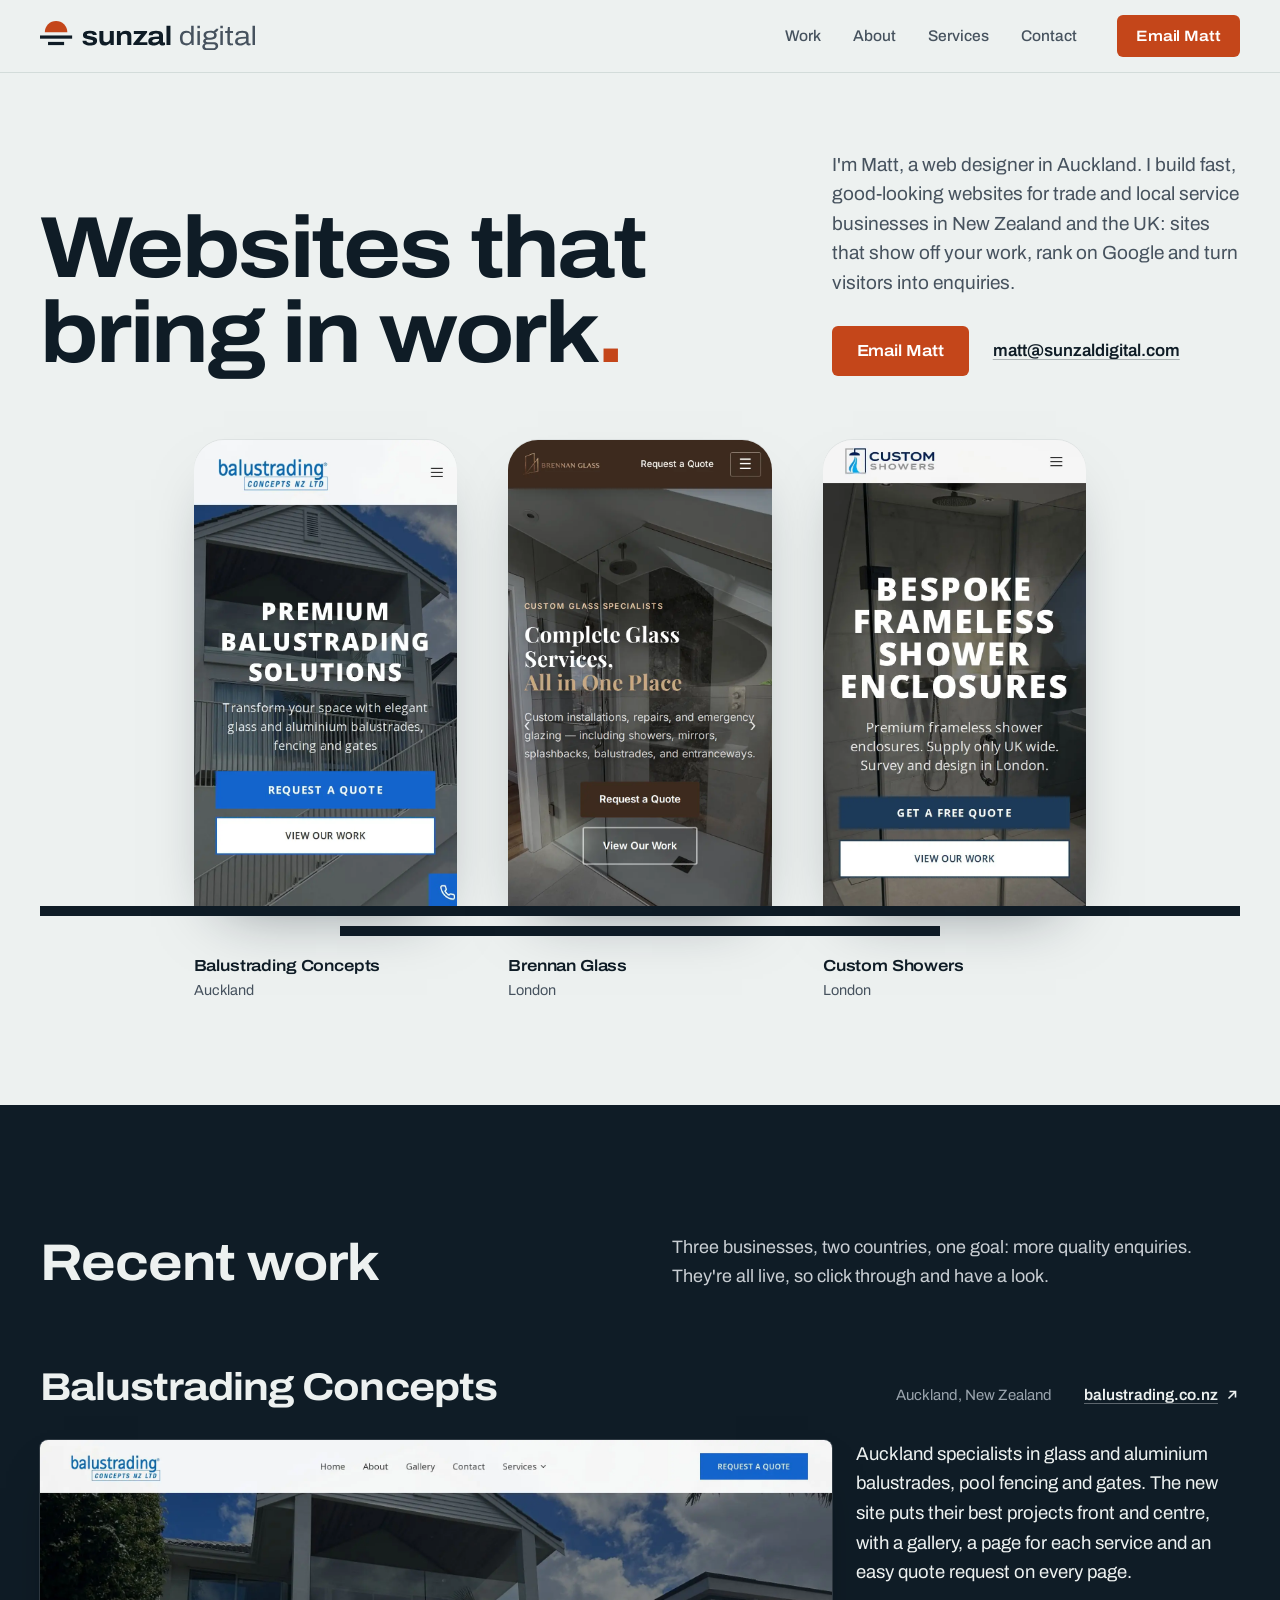
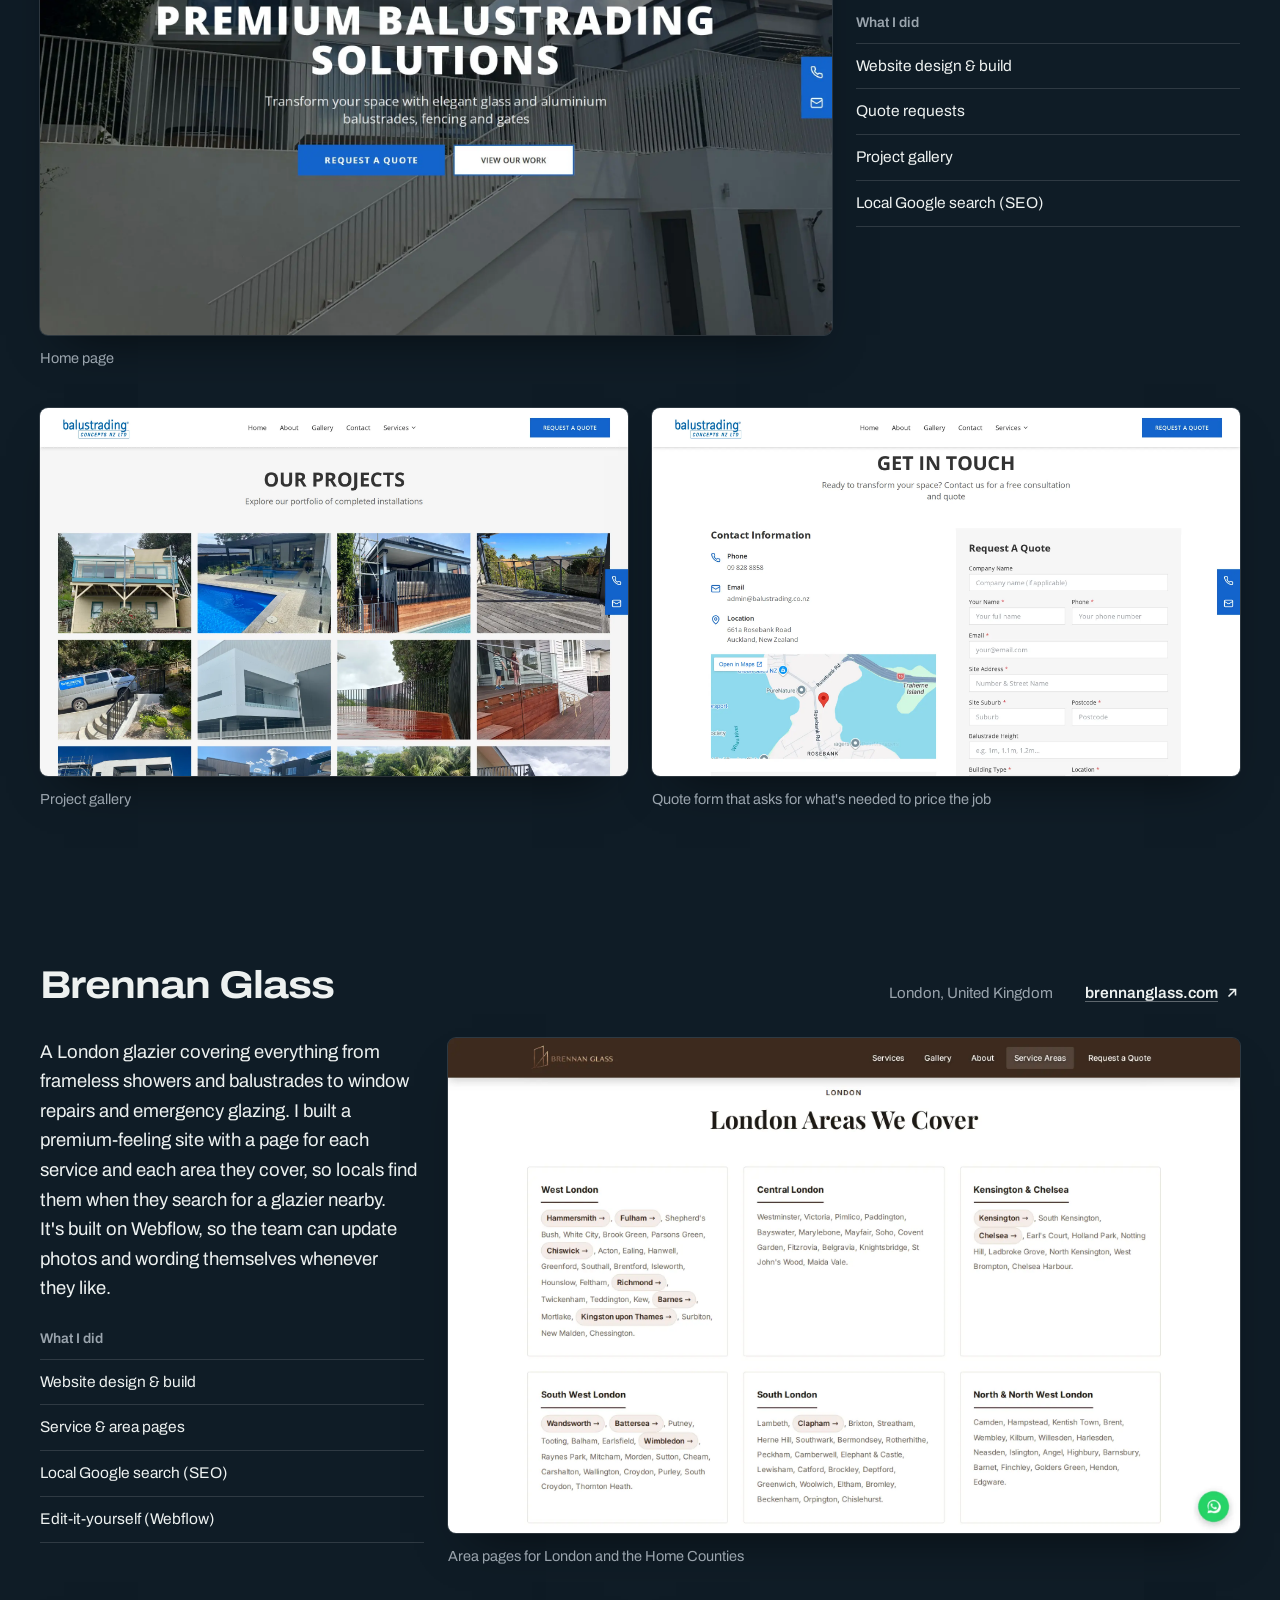
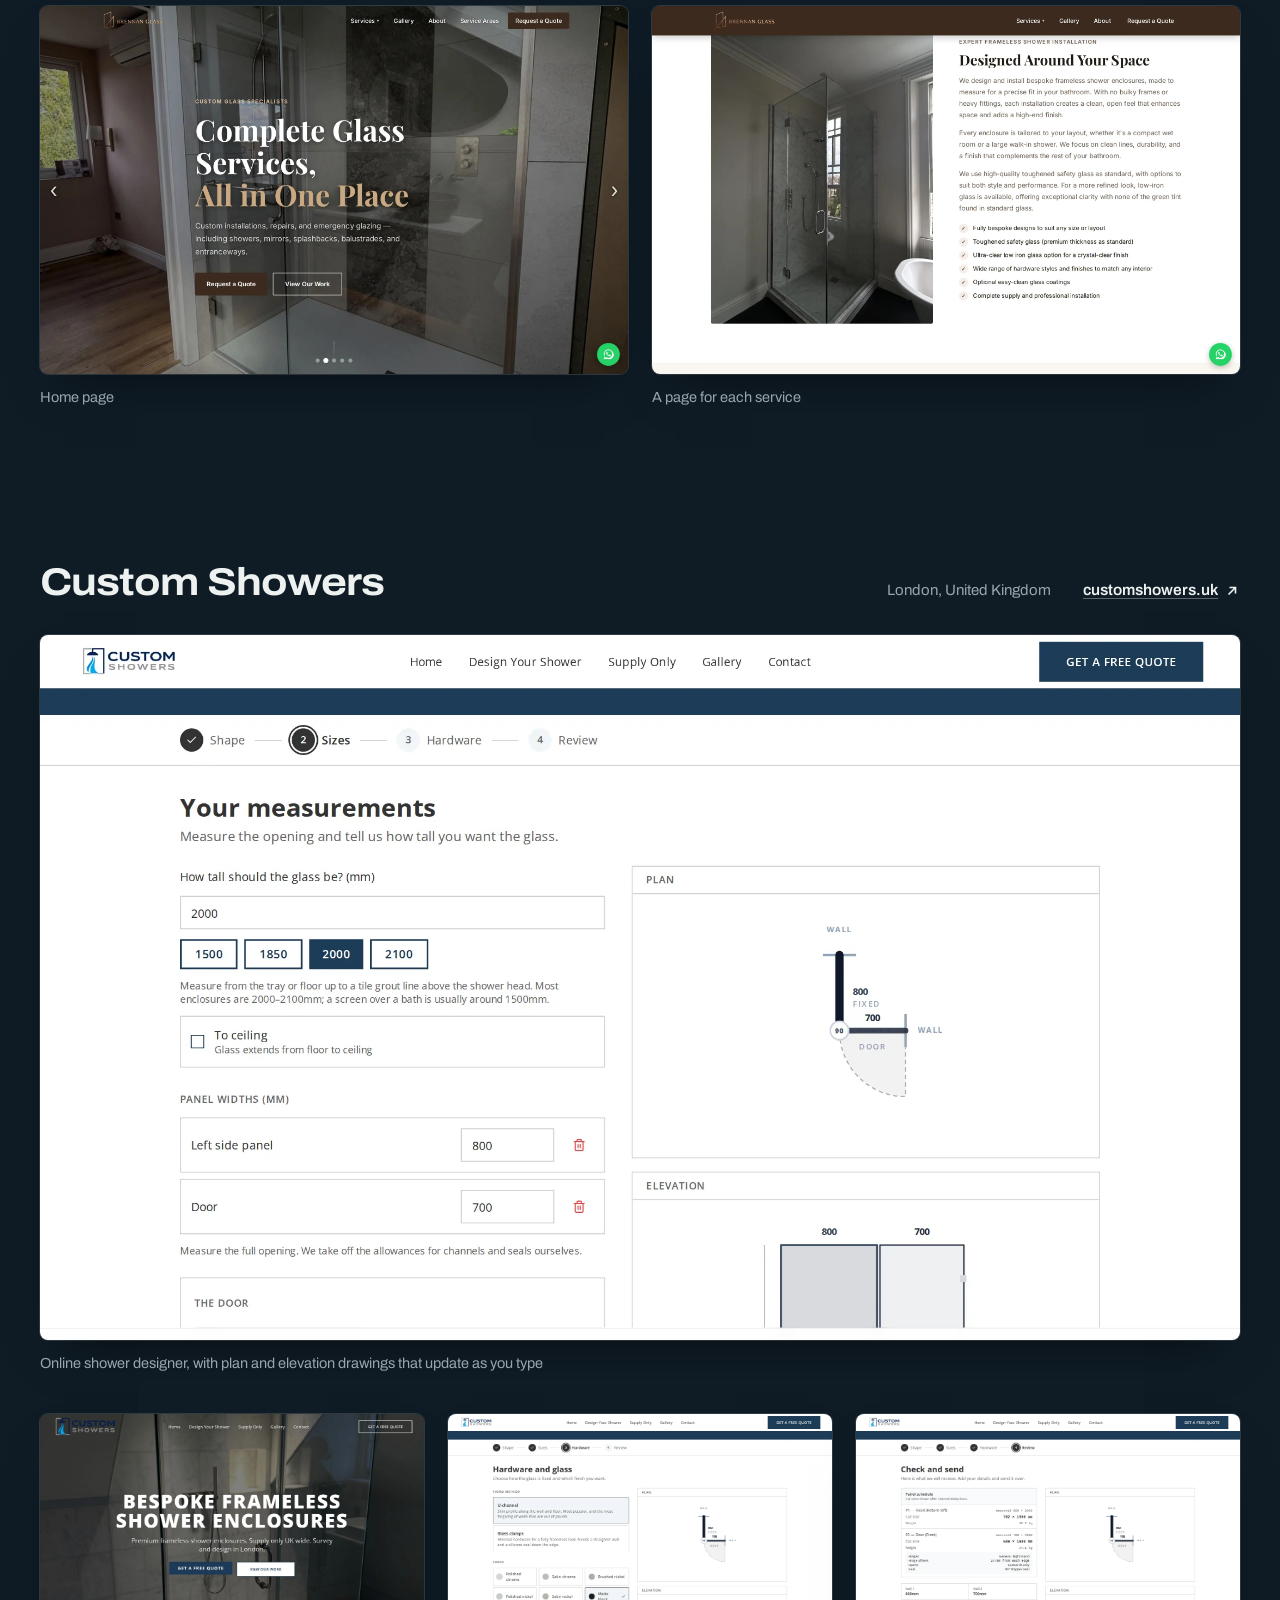
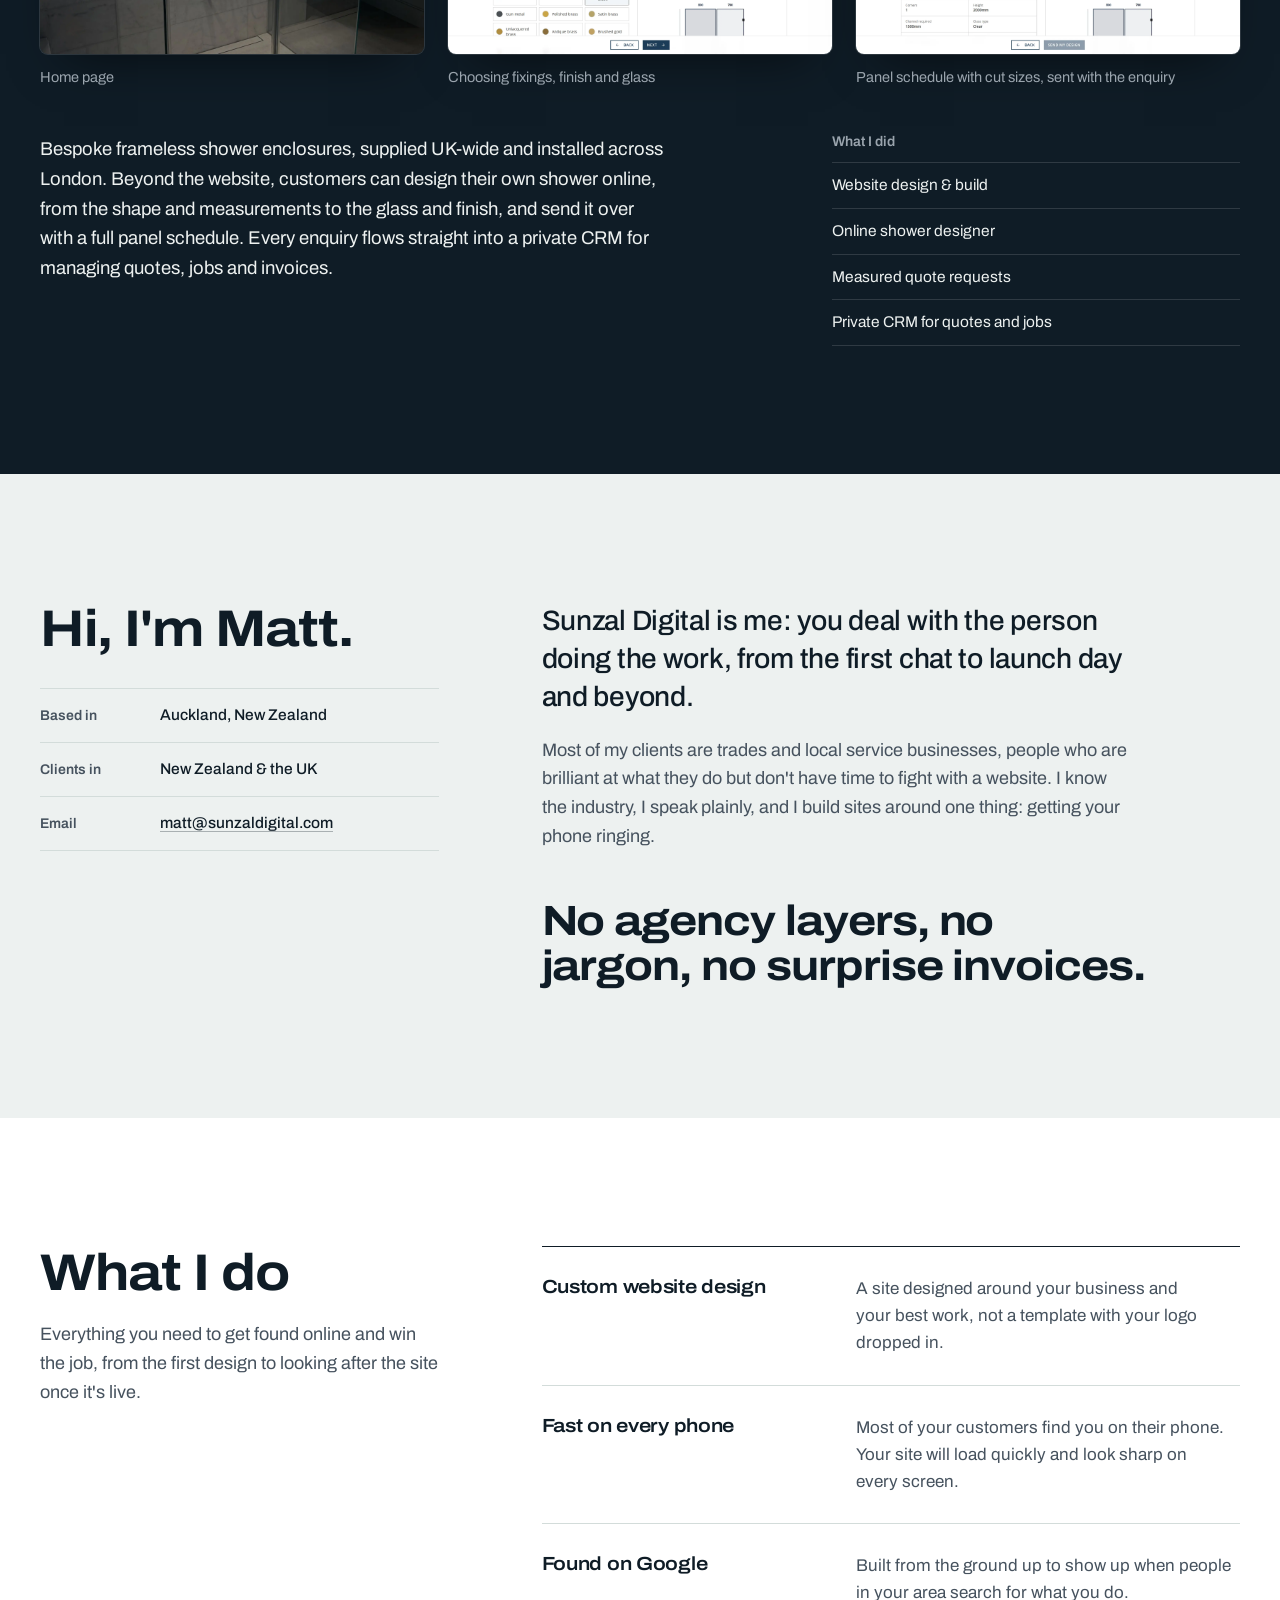
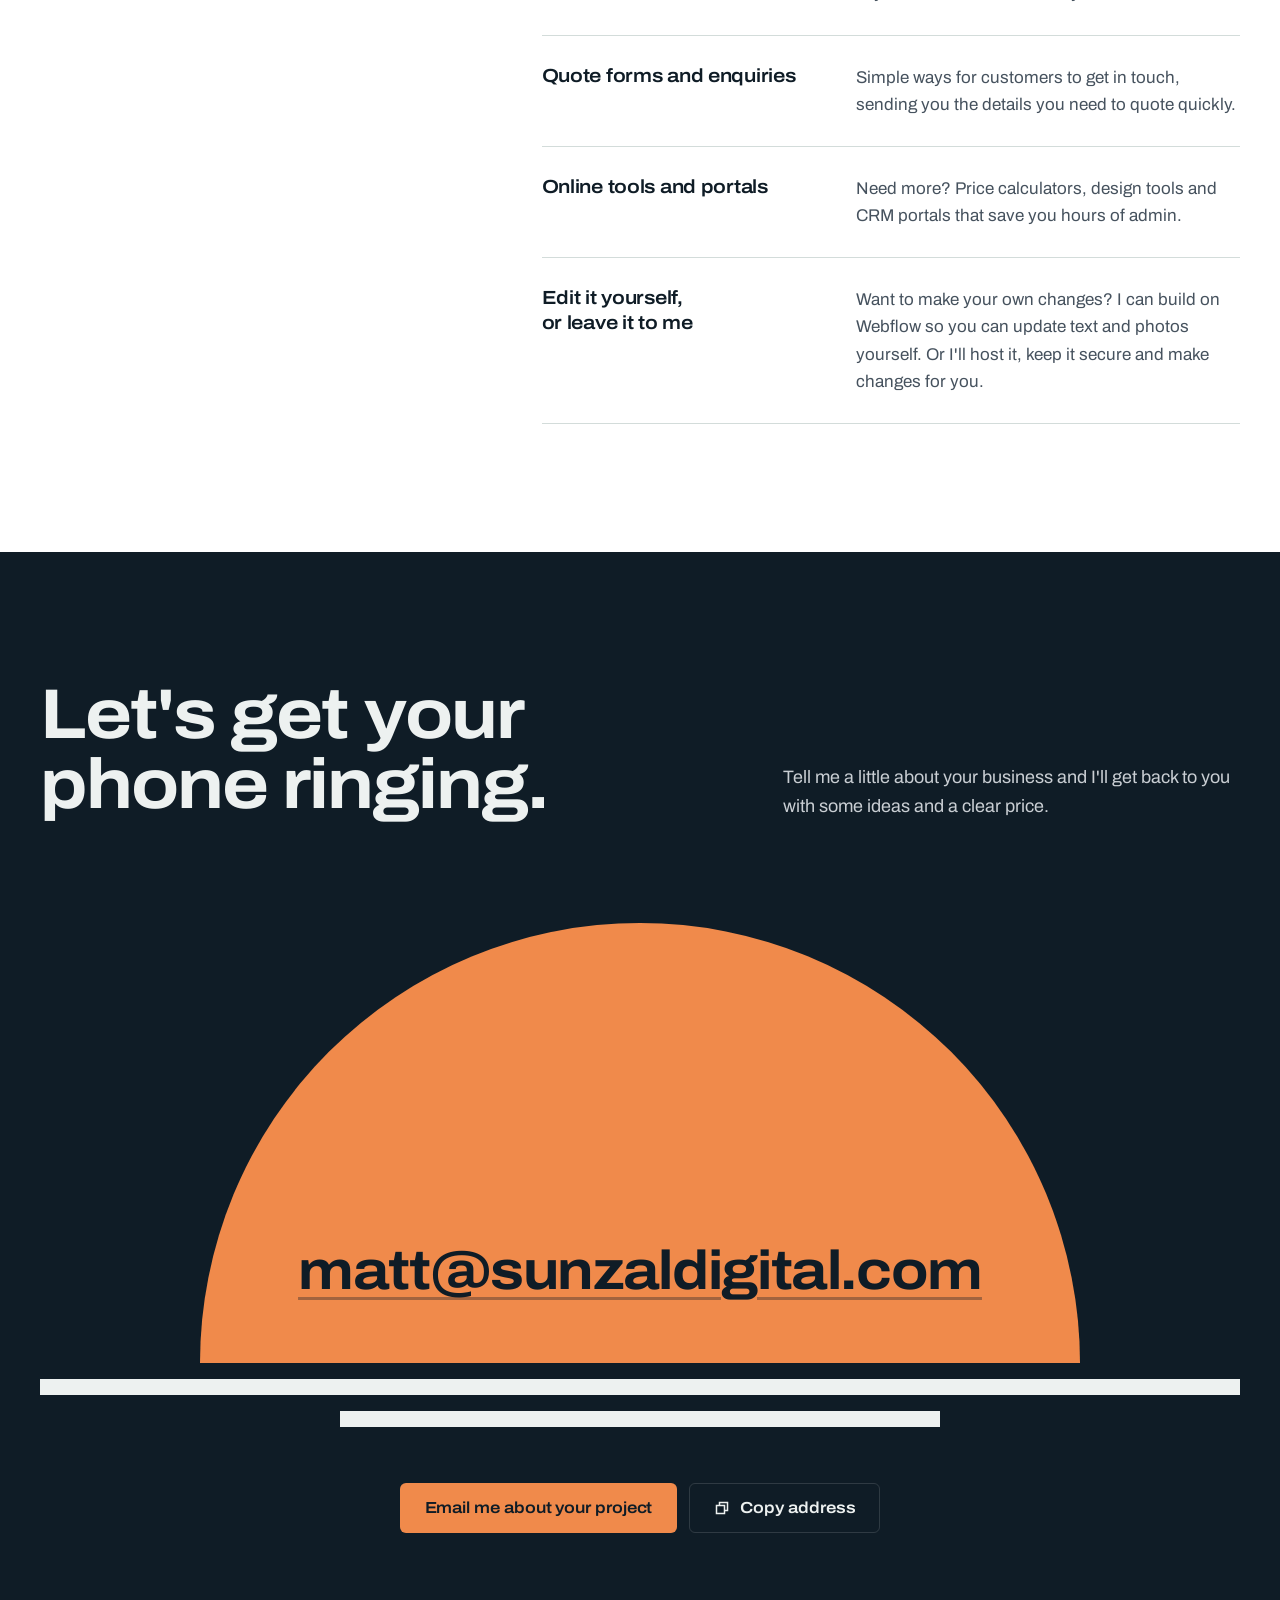
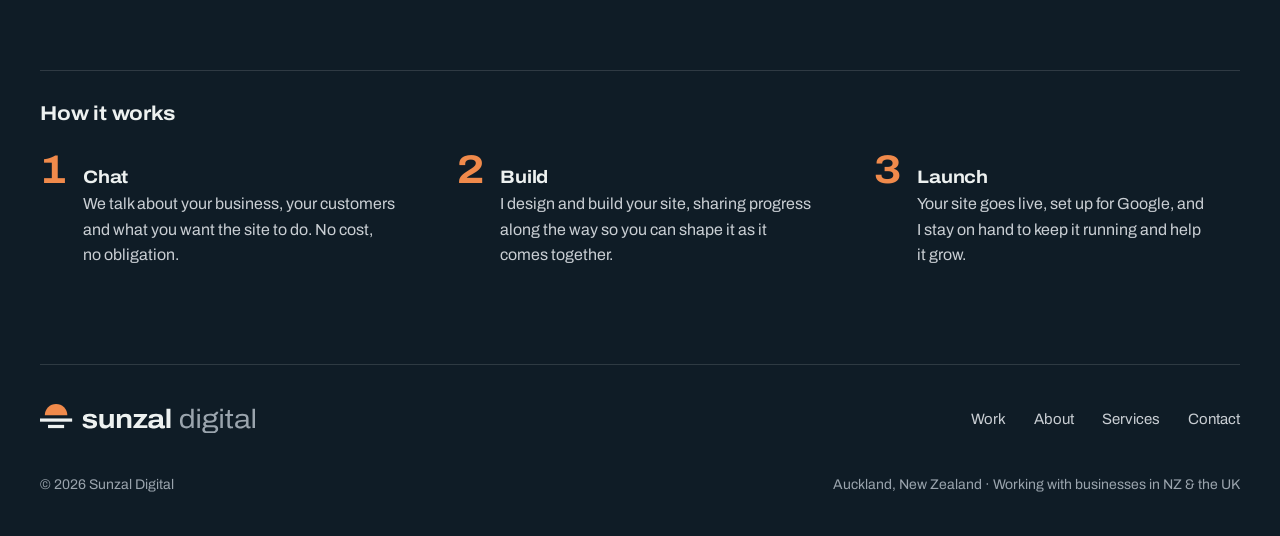
==== commit 26bd5b31: "Drop the instant price claim for Custom Showers The shower designer collects shape, measurements, gl" ====
--- a/public/index.html
+++ b/public/index.html
@@ -160,11 +160,11 @@
             <figure class="shot shot-third"><img src="images/customshowers-finishes.webp" alt="Designer step for choosing fixings, hardware finish and glass" width="2160" height="1350" loading="lazy"><figcaption>Choosing fixings, finish and glass</figcaption></figure>
             <figure class="shot shot-third"><img src="images/customshowers-review.webp" alt="Designer review step with a panel schedule of cut sizes and weights" width="2160" height="1350" loading="lazy"><figcaption>Panel schedule with cut sizes, sent with the enquiry</figcaption></figure>
             <div class="case-text">
-              <p class="case-summary">Bespoke frameless shower enclosures, supplied UK-wide and installed across London. Beyond the website, customers can design their own shower online and get an instant price, and every enquiry flows straight into a private CRM for managing quotes, jobs and invoices.</p>
+              <p class="case-summary">Bespoke frameless shower enclosures, supplied UK-wide and installed across London. Beyond the website, customers can design their own shower online, from the shape and measurements to the glass and finish, and send it over with a full panel schedule. Every enquiry flows straight into a private CRM for managing quotes, jobs and invoices.</p>
               <div class="case-scope">
                 <h4>What I did</h4>
                 <ul>
-                  <li>Website design &amp; build</li><li>Online shower designer</li><li>Instant quotes</li><li>Private CRM for quotes and jobs</li>
+                  <li>Website design &amp; build</li><li>Online shower designer</li><li>Measured quote requests</li><li>Private CRM for quotes and jobs</li>
                 </ul>
               </div>
             </div>
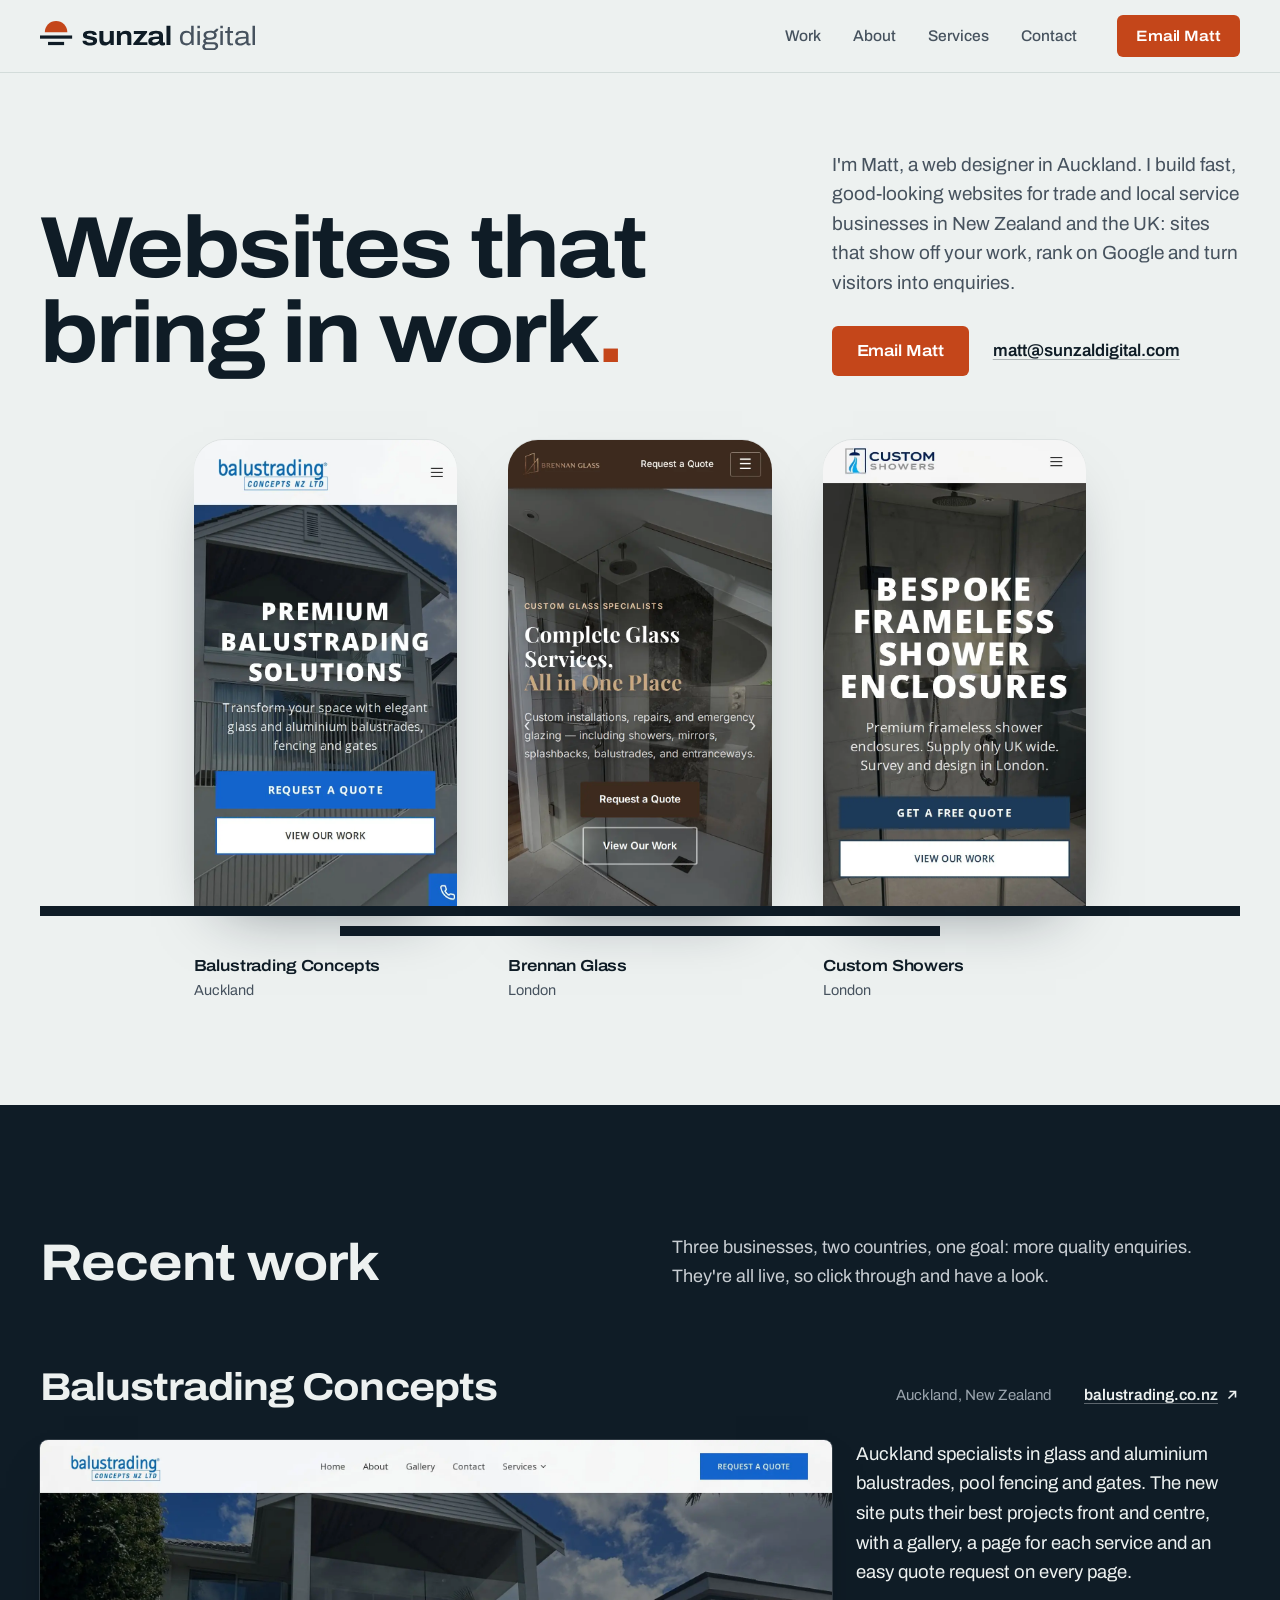
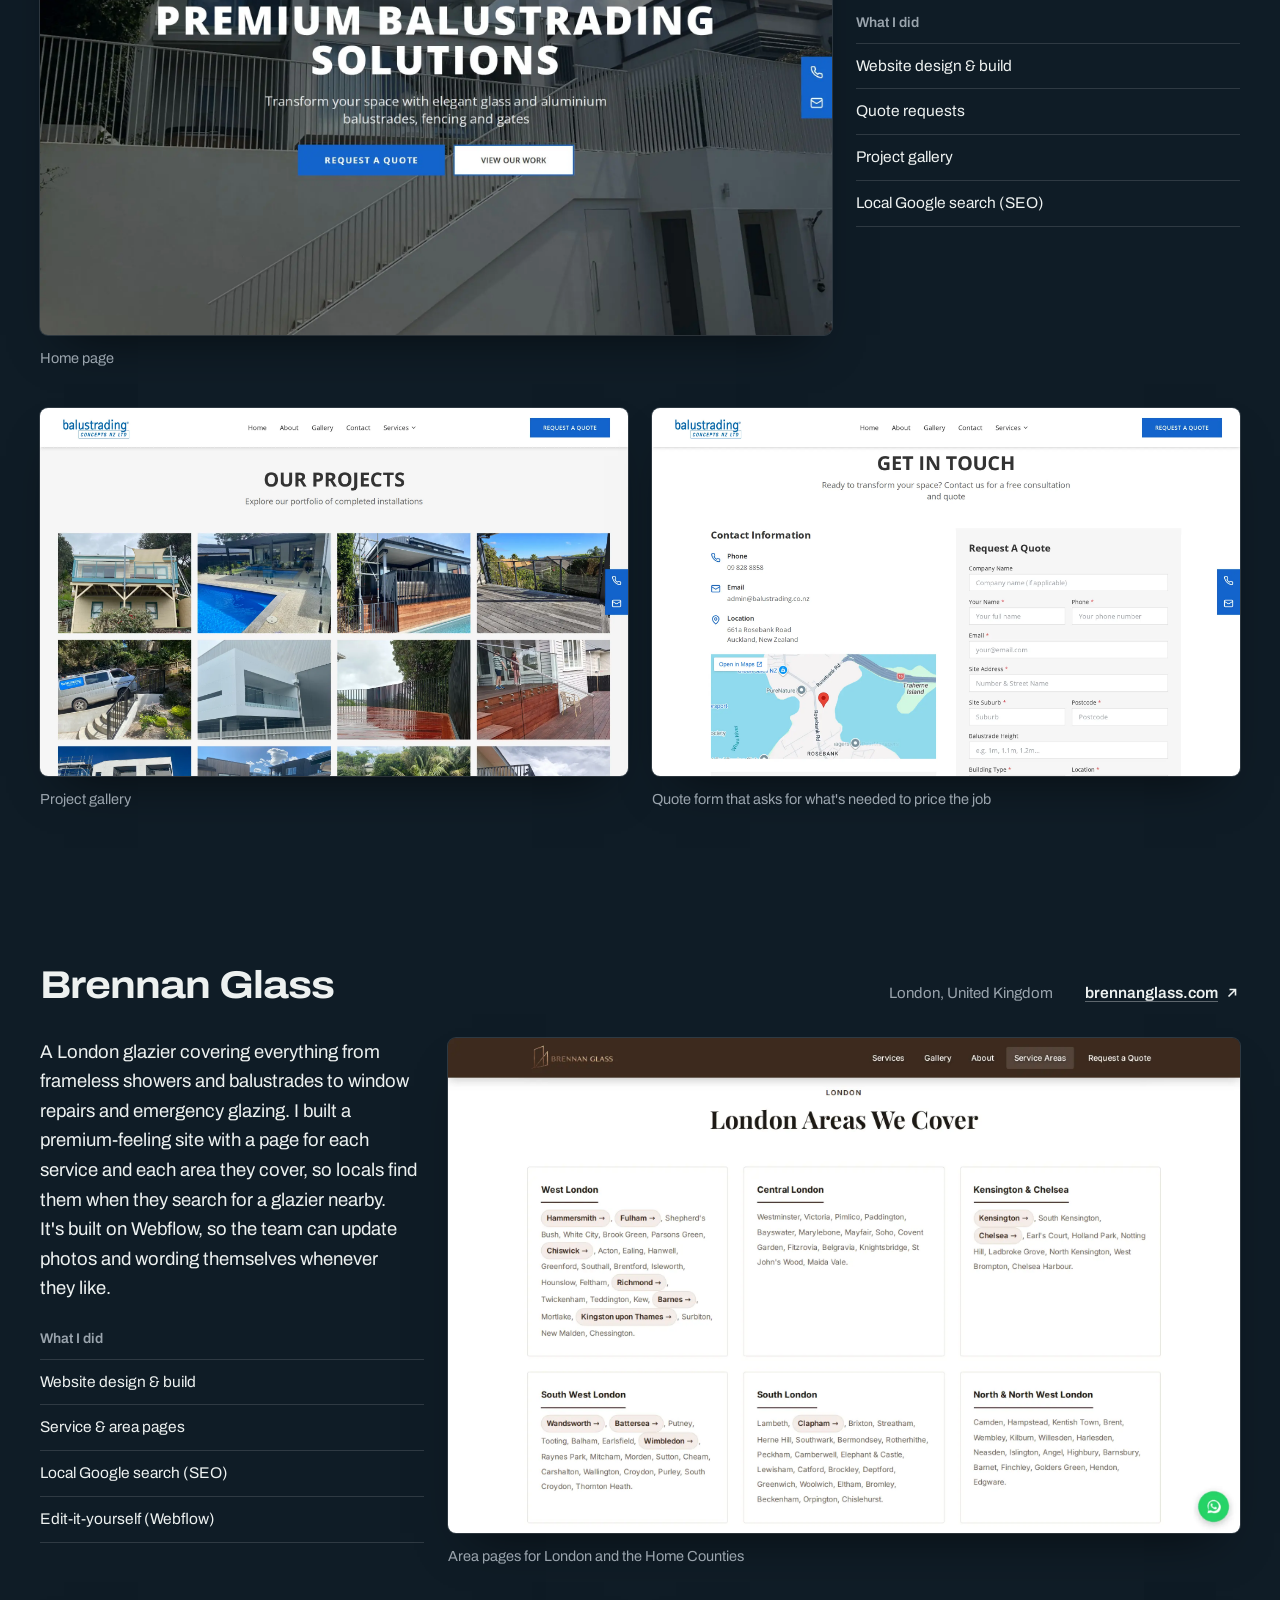
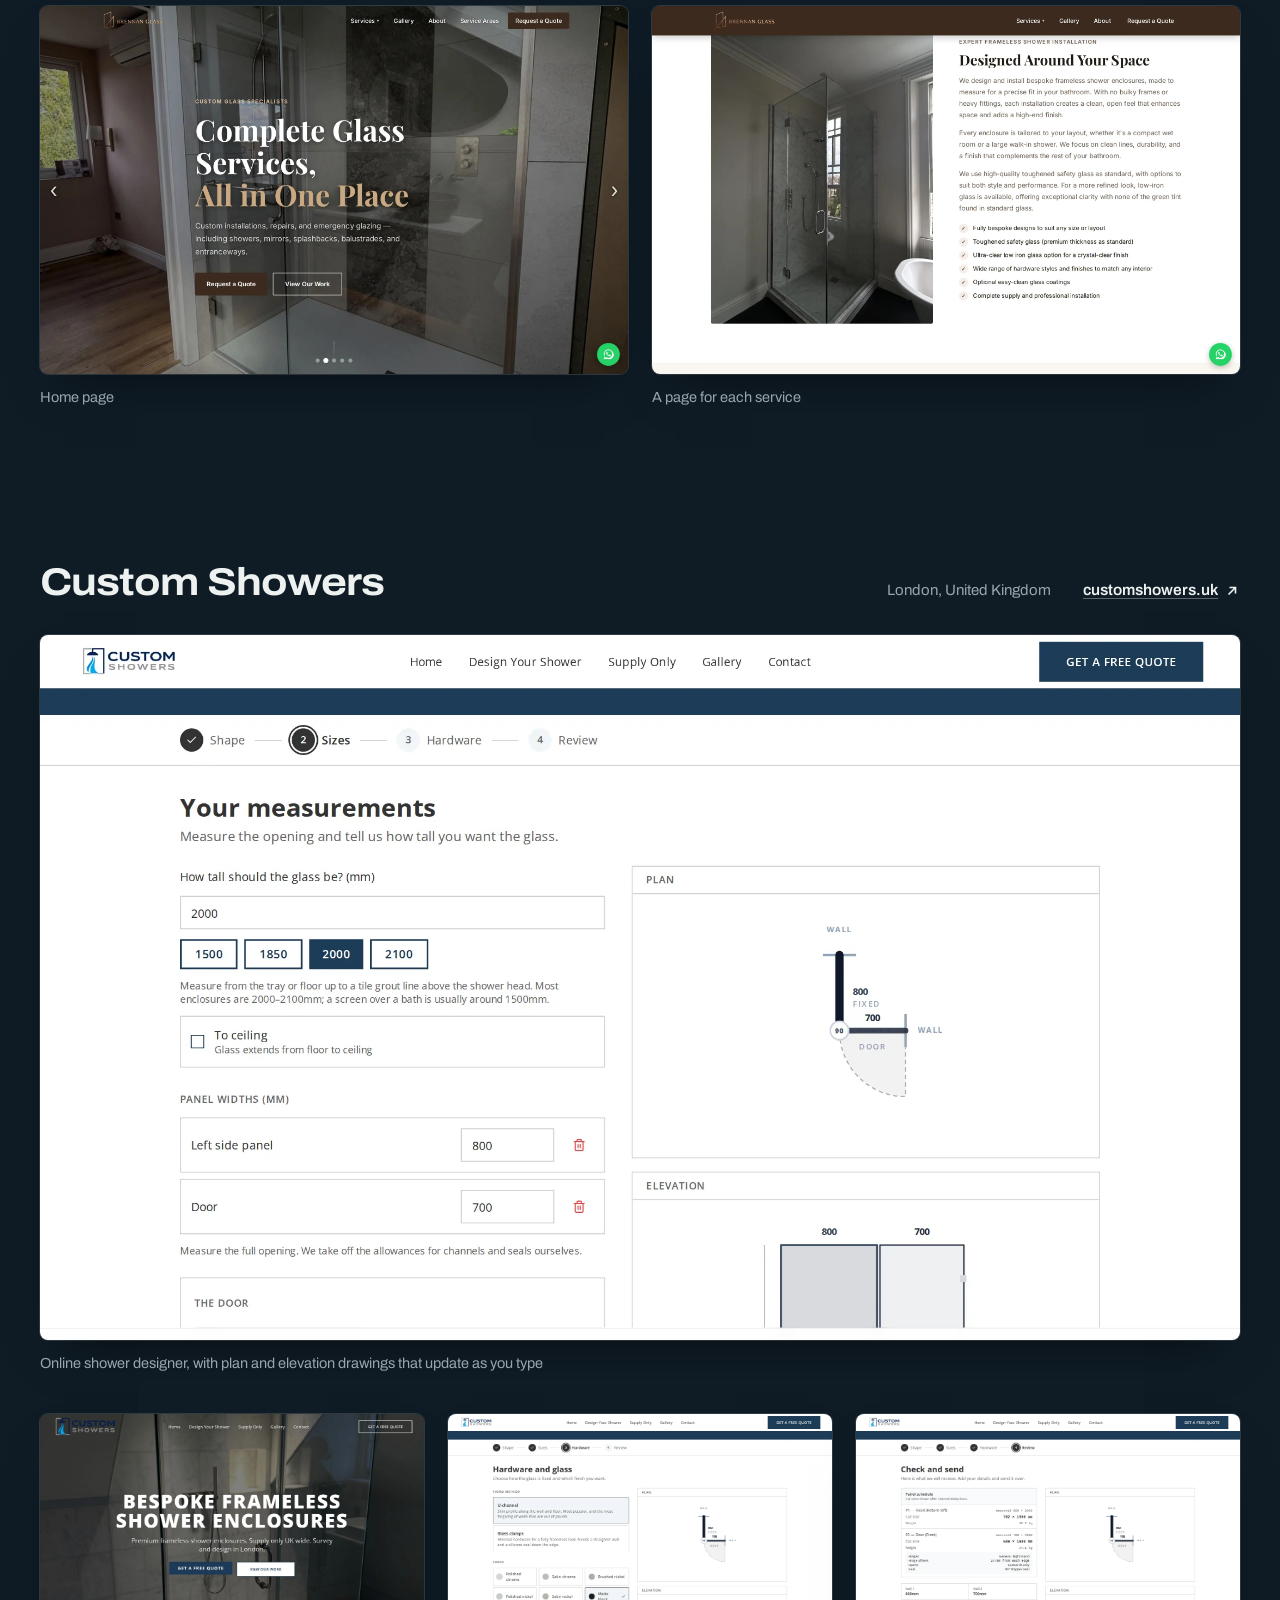
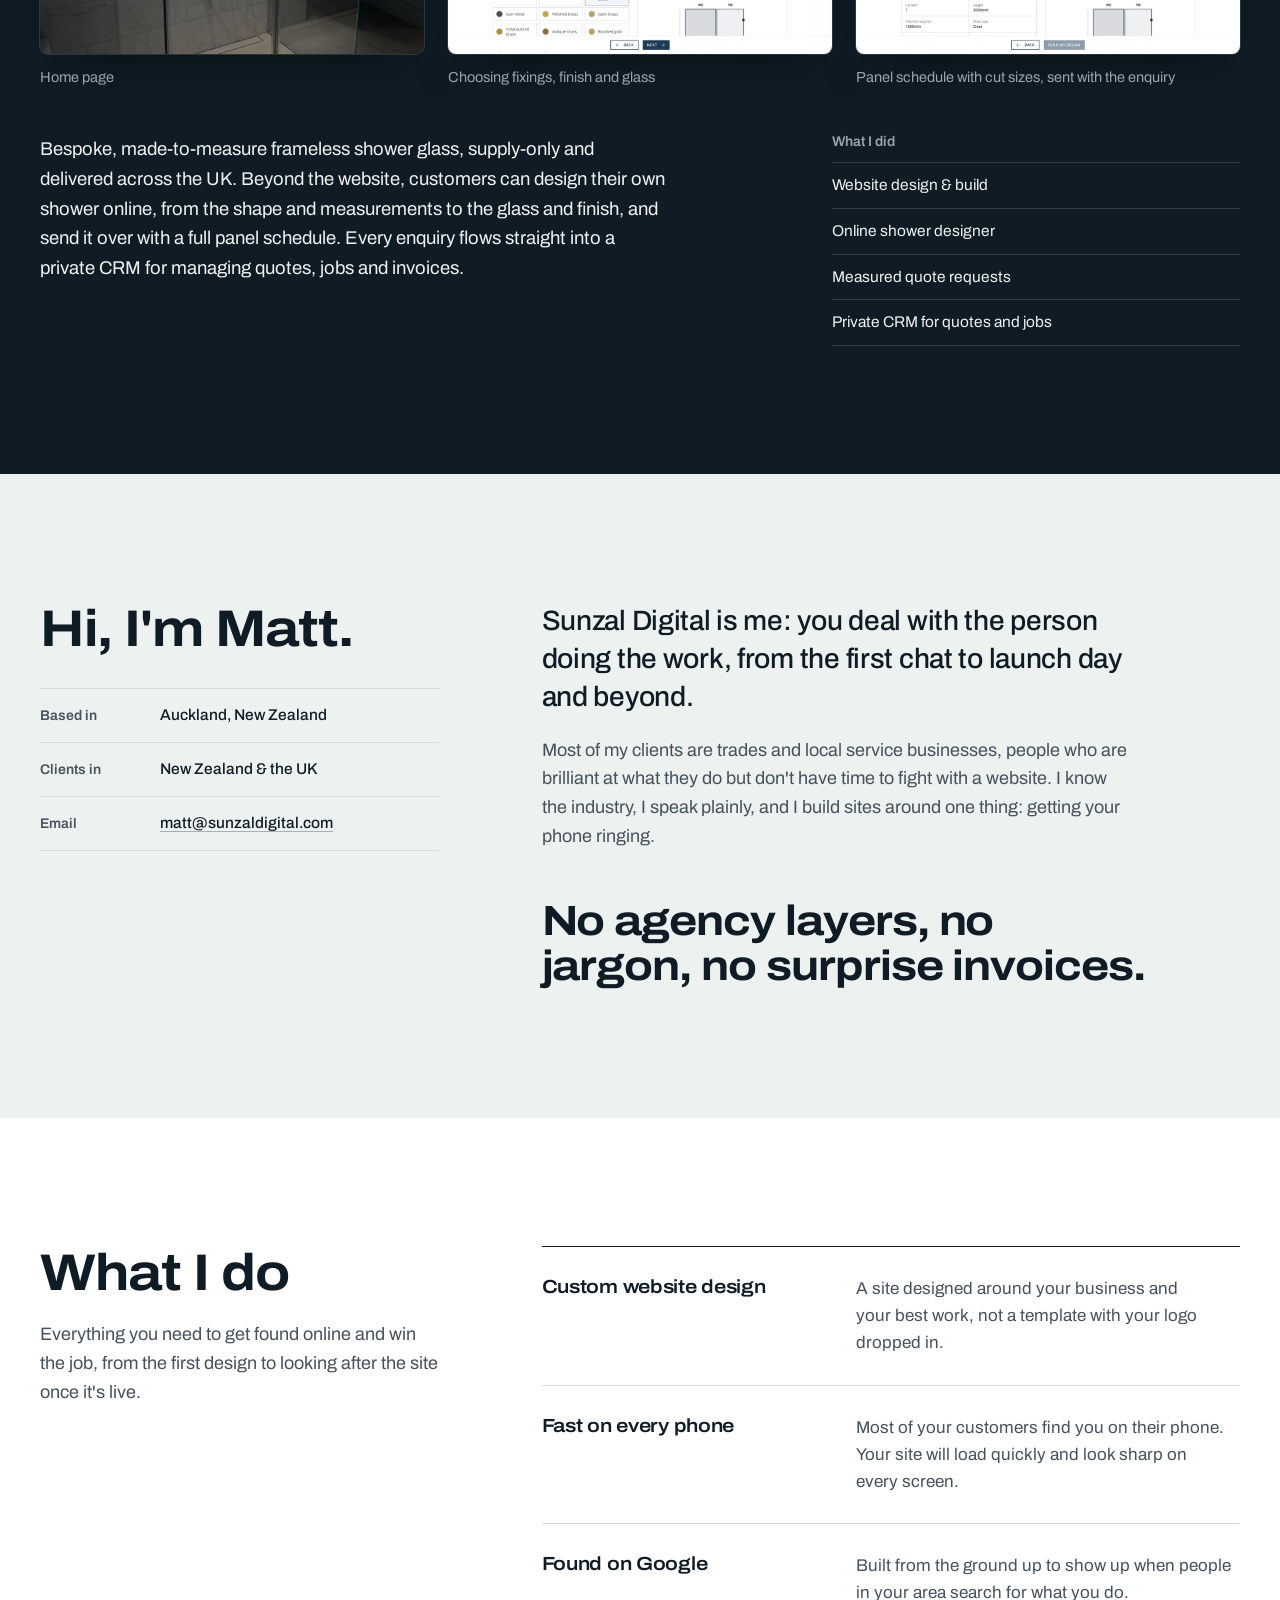
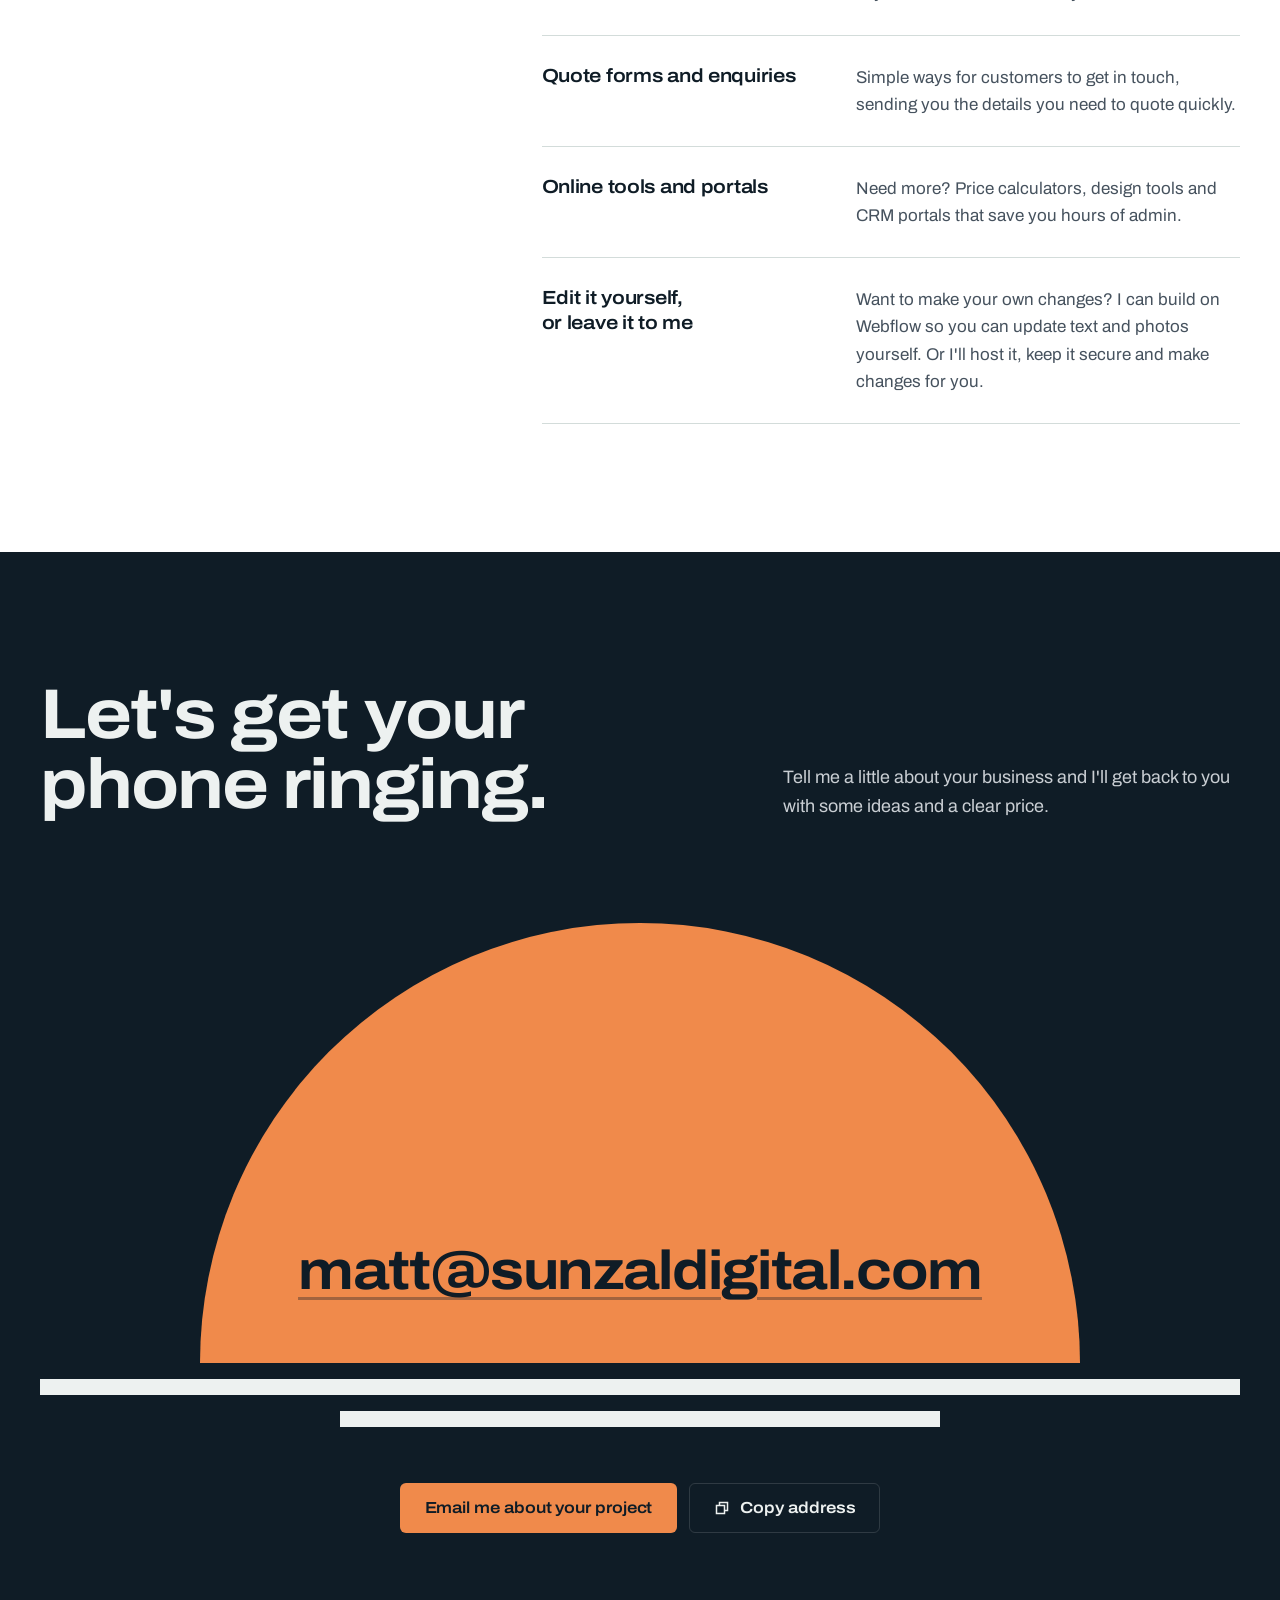
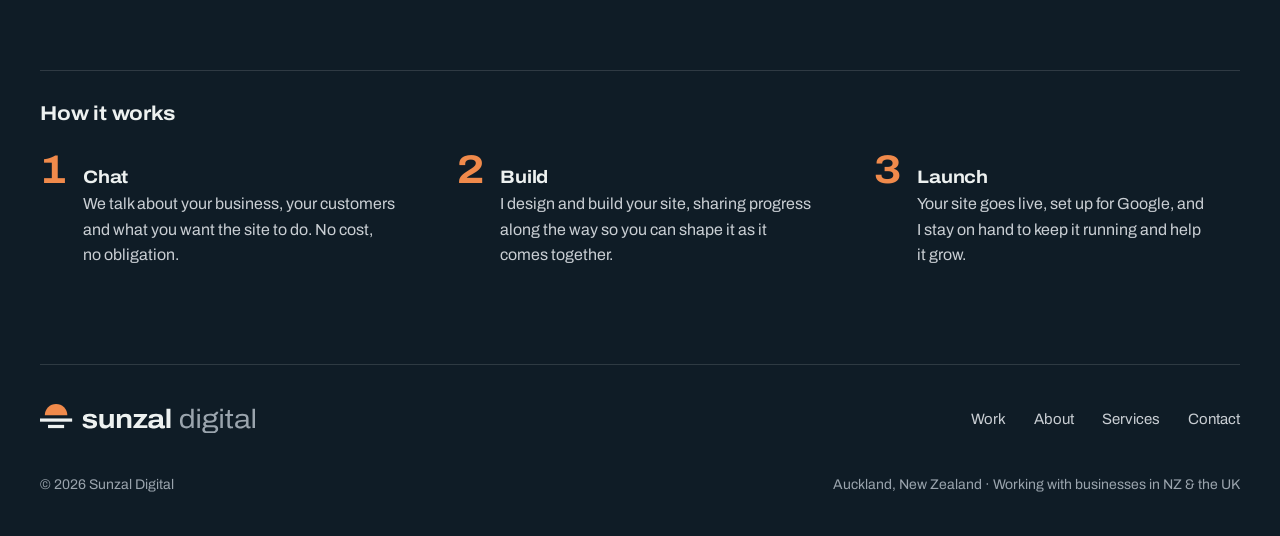
==== commit 56c4768c: "Describe Custom Showers as supply-only, delivered across the UK" ====
--- a/public/index.html
+++ b/public/index.html
@@ -160,7 +160,7 @@
             <figure class="shot shot-third"><img src="images/customshowers-finishes.webp" alt="Designer step for choosing fixings, hardware finish and glass" width="2160" height="1350" loading="lazy"><figcaption>Choosing fixings, finish and glass</figcaption></figure>
             <figure class="shot shot-third"><img src="images/customshowers-review.webp" alt="Designer review step with a panel schedule of cut sizes and weights" width="2160" height="1350" loading="lazy"><figcaption>Panel schedule with cut sizes, sent with the enquiry</figcaption></figure>
             <div class="case-text">
-              <p class="case-summary">Bespoke frameless shower enclosures, supplied UK-wide and installed across London. Beyond the website, customers can design their own shower online, from the shape and measurements to the glass and finish, and send it over with a full panel schedule. Every enquiry flows straight into a private CRM for managing quotes, jobs and invoices.</p>
+              <p class="case-summary">Bespoke, made-to-measure frameless shower glass, supply-only and delivered across the UK. Beyond the website, customers can design their own shower online, from the shape and measurements to the glass and finish, and send it over with a full panel schedule. Every enquiry flows straight into a private CRM for managing quotes, jobs and invoices.</p>
               <div class="case-scope">
                 <h4>What I did</h4>
                 <ul>
